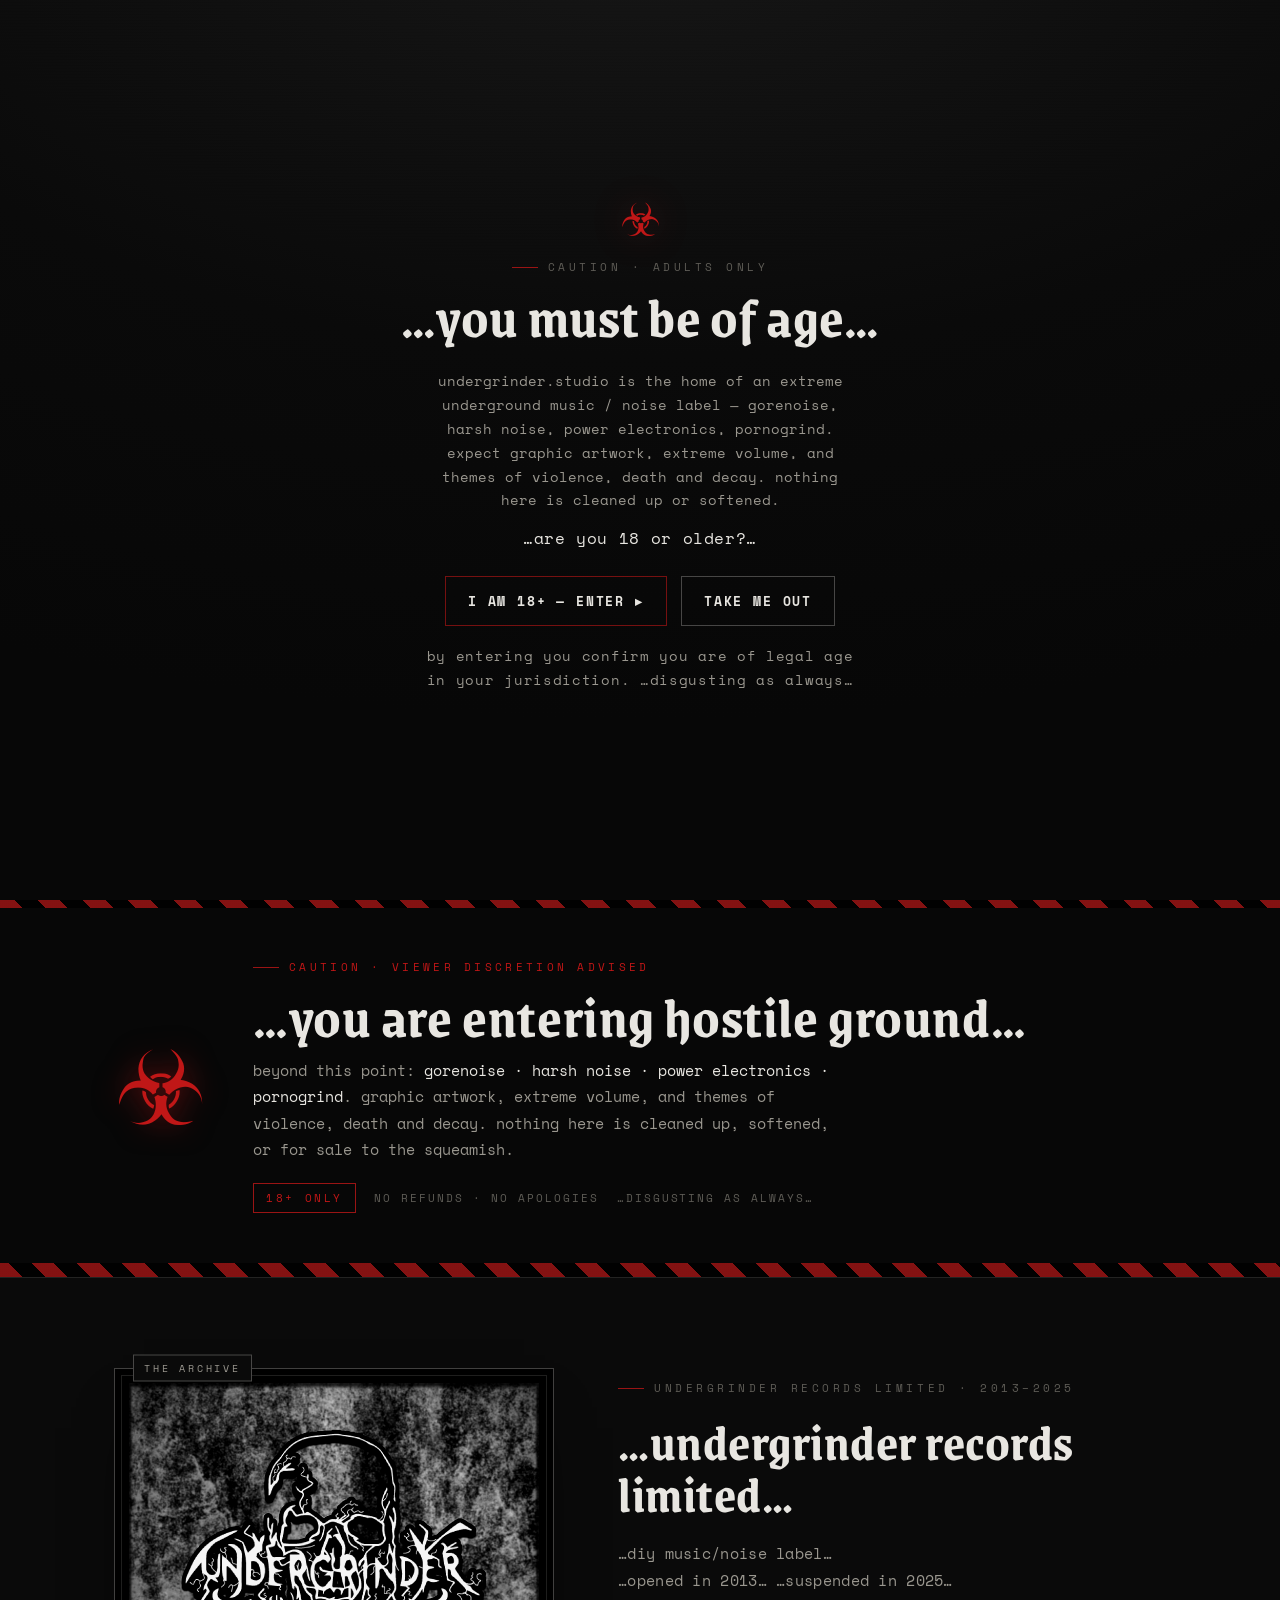
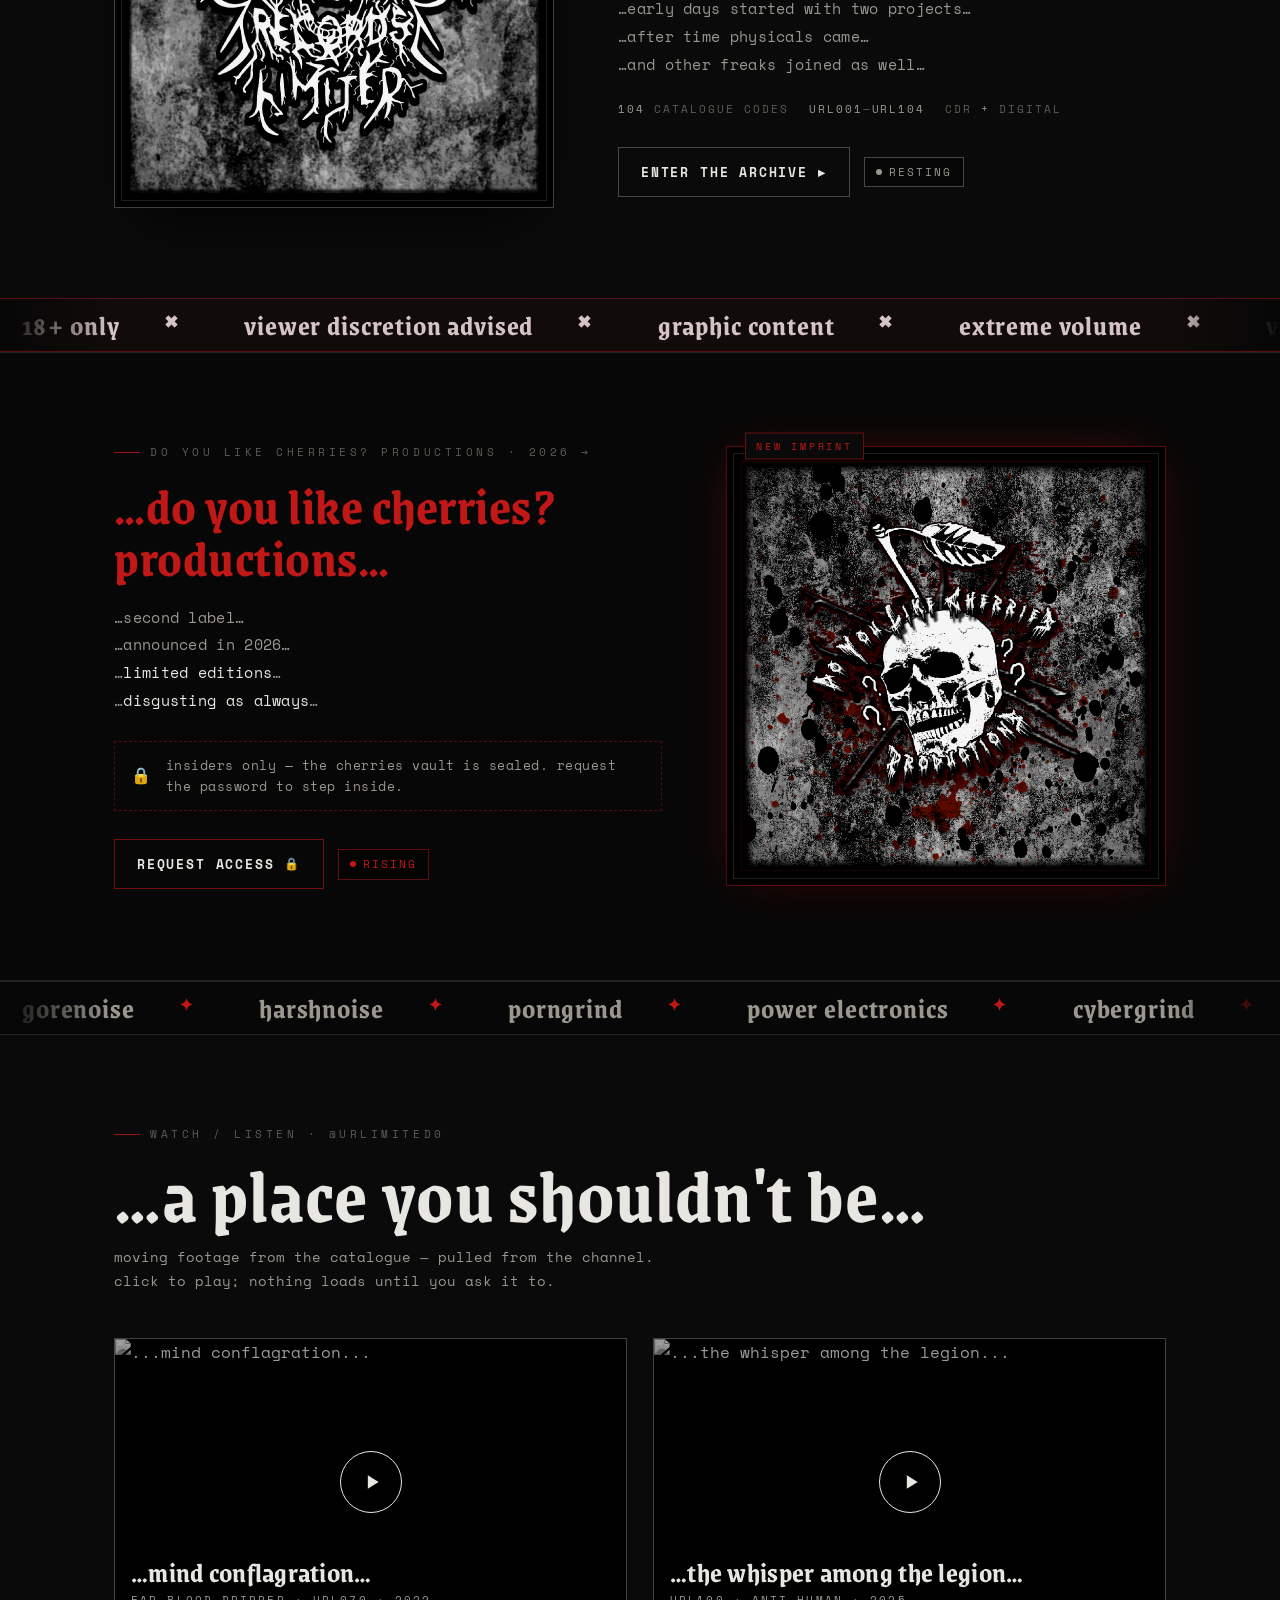
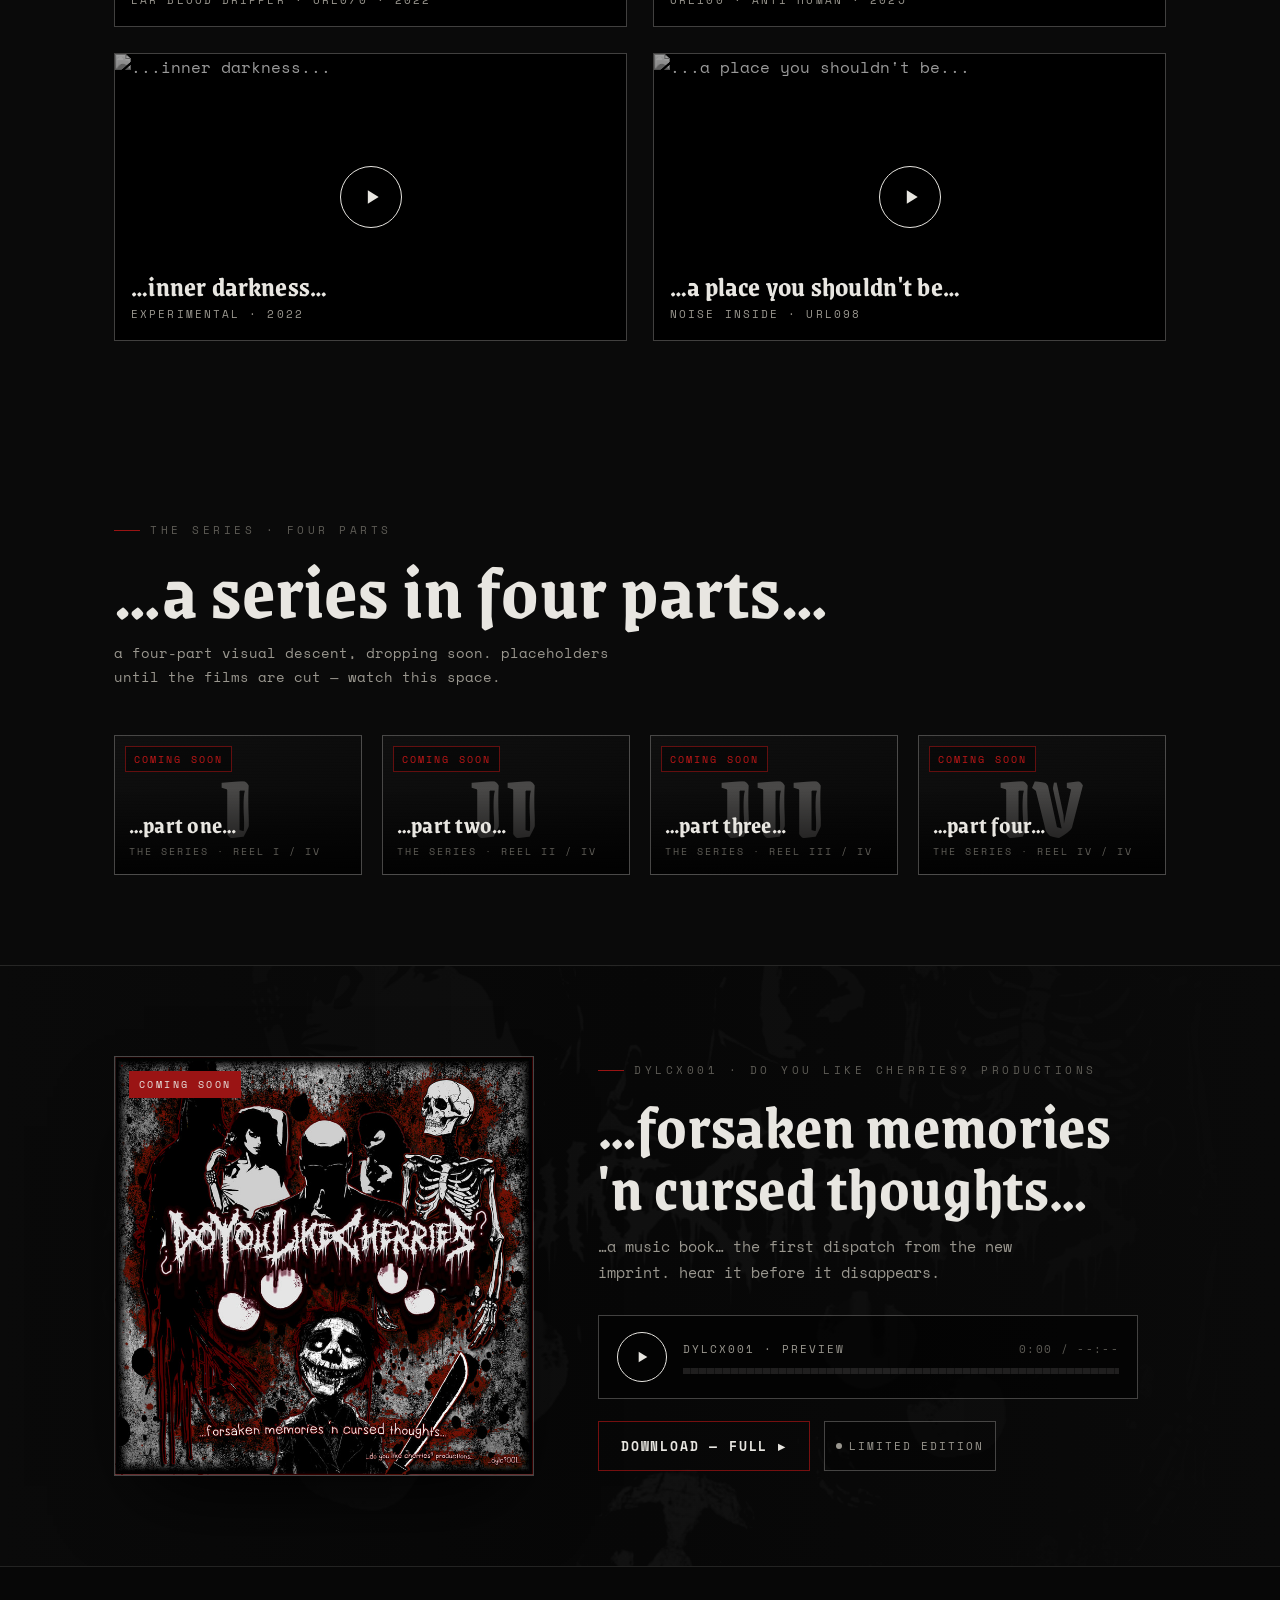
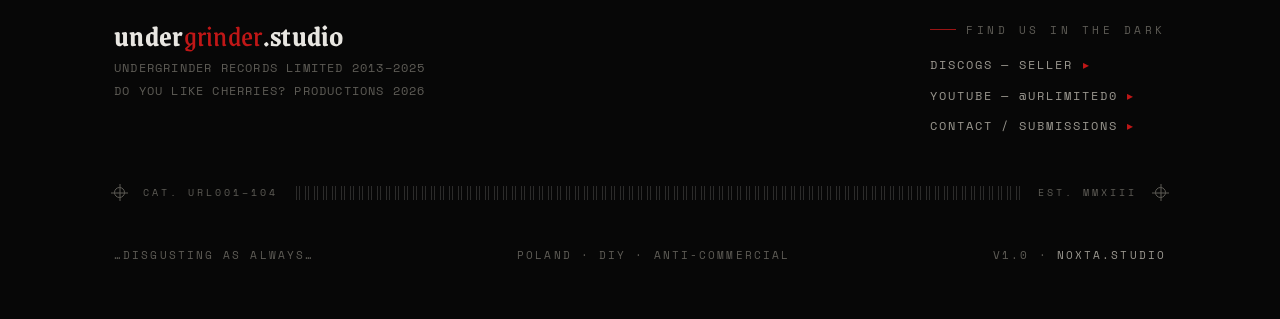
==== index.html @ 646a15f4 "Add placeholder 'series in four parts' video section to homepage New #series section between Watch a" ====
<!DOCTYPE html>
<html lang="en" class="wall">
<head>
<meta charset="utf-8" />
<meta name="viewport" content="width=device-width, initial-scale=1.0" />
<title>🥩 …undergrinder.studio… 🥩</title>
<meta name="description" content="...diy music/noise label... ...opened in 2013... ...suspended in 2025... successor: do you like cherries? productions, 2026." />
<meta property="og:title" content="undergrinder.studio" />
<meta property="og:description" content="...diy music/noise label... ...disgusting as always..." />
<meta property="og:image" content="images/homepage-hero-flyer.jpg" />
<link rel="icon" href="images/favicon.ico" />
<link rel="preconnect" href="https://fonts.googleapis.com" />
<link rel="preconnect" href="https://fonts.gstatic.com" crossorigin />
<link href="https://fonts.googleapis.com/css2?family=Grenze+Gotisch:wght@400;500;700;800;900&family=Space+Mono:ital,wght@0,400;0,700;1,400&display=swap" rel="stylesheet" />
<script>/* 18+ flash guard — black the page before render if not yet verified */(function(){try{var v=+localStorage.getItem('ug_age_verified');if(!(v>Date.now()))document.documentElement.classList.add('age-locked');}catch(e){document.documentElement.classList.add('age-locked');}})();</script>
<style>/* critical floor: keep the bg wall hidden+contained even if styles.css fails to load — only the full stylesheet (html.wall .bgwall) reveals it */.bgwall{position:fixed;inset:0;z-index:-1;overflow:hidden;display:none}</style>
<link rel="stylesheet" href="styles.css" />
</head>
<body>

<!-- ============ BACKGROUND — catalogue wall (toggled by html.wall) ============ -->
<div class="bgwall" aria-hidden="true">
  <div class="wall">
    <img src="images/releases/url002.jpg" alt="" loading="lazy" />
    <img src="images/releases/url005.jpg" alt="" loading="lazy" />
    <img src="images/releases/url009.jpg" alt="" loading="lazy" />
    <img src="images/releases/url012.jpg" alt="" loading="lazy" />
    <img src="images/releases/url015.jpg" alt="" loading="lazy" />
    <img src="images/releases/url021.jpg" alt="" loading="lazy" />
    <img src="images/releases/url024.jpg" alt="" loading="lazy" />
    <img src="images/releases/url027.jpg" alt="" loading="lazy" />
    <img src="images/releases/url030.png" alt="" loading="lazy" />
    <img src="images/releases/url033.jpg" alt="" loading="lazy" />
    <img src="images/releases/url036.jpg" alt="" loading="lazy" />
    <img src="images/releases/url040.jpg" alt="" loading="lazy" />
    <img src="images/releases/url043.jpg" alt="" loading="lazy" />
    <img src="images/releases/url046.jpg" alt="" loading="lazy" />
    <img src="images/releases/url049.jpg" alt="" loading="lazy" />
    <img src="images/releases/url052.jpg" alt="" loading="lazy" />
    <img src="images/releases/url055.png" alt="" loading="lazy" />
    <img src="images/releases/url058.jpg" alt="" loading="lazy" />
    <img src="images/releases/url061.png" alt="" loading="lazy" />
    <img src="images/releases/url064.jpg" alt="" loading="lazy" />
    <img src="images/releases/url069.jpg" alt="" loading="lazy" />
    <img src="images/releases/url072.jpg" alt="" loading="lazy" />
    <img src="images/releases/url075.jpg" alt="" loading="lazy" />
    <img src="images/releases/url080.jpg" alt="" loading="lazy" />
    <img src="images/releases/url083.jpg" alt="" loading="lazy" />
    <img src="images/releases/url086.jpg" alt="" loading="lazy" />
    <img src="images/releases/url089.jpg" alt="" loading="lazy" />
    <img src="images/releases/url092.jpg" alt="" loading="lazy" />
  </div>
</div>
<button class="wall-toggle" id="wallToggle" type="button" aria-pressed="true" title="toggle background imagery">⊞ bg</button>

<!-- ============ PRELOADER (homepage) — blood drip ============ -->
<div class="loader" id="loader" aria-hidden="true">
  <div class="drip">
    <span class="trickle" id="loaderTrickle"></span>
    <span class="drop"></span>
    <span class="drop d2"></span>
  </div>
  <span class="drop fdrop" style="left:9%;width:8px;height:8px;animation-delay:.1s;animation-duration:2s"></span>
  <span class="drop fdrop" style="left:24%;animation-delay:.9s;animation-duration:1.7s"></span>
  <span class="drop fdrop" style="left:38%;width:7px;height:7px;animation-delay:.45s;animation-duration:2.3s"></span>
  <span class="drop fdrop" style="left:61%;width:11px;height:11px;animation-delay:1.25s;animation-duration:1.8s"></span>
  <span class="drop fdrop" style="left:73%;animation-delay:.3s;animation-duration:2.1s"></span>
  <span class="drop fdrop" style="left:84%;width:8px;height:8px;animation-delay:1.6s;animation-duration:1.6s"></span>
  <span class="drop fdrop" style="left:95%;width:6px;height:6px;animation-delay:.7s;animation-duration:2.4s"></span>
  <div class="lwm">under<b>grinder</b></div>
  <div class="lnum" id="loaderNum">000</div>
  <div class="lbar" id="loaderBar"></div>
</div>

<div class="grain" aria-hidden="true"></div>
<div class="scan" aria-hidden="true"></div>

<!-- ============ NAV ============ -->
<header class="nav">
  <div class="wrap row">
    <a class="brandmark" href="index.html" aria-label="undergrinder.studio home">
      <span class="mk">🥩</span>
      <span class="wm">under<b>grinder</b>.studio</span>
    </a>
    <nav class="links" aria-label="primary">
      <a class="cur" href="index.html">home</a>
      <a class="gated" href="cherries.html"><span class="g">🍒</span> cherries <span class="lk">🔒</span></a>
      <a href="releases.html"><span class="g">💀</span> releases</a>
      <a class="gated" href="promotions.html">promotion <span class="lk">🔒</span></a>
      <a href="contact.html">contact</a>
    </nav>
    <button class="burger" aria-label="open menu" aria-expanded="false" aria-controls="drawer">
      <span></span><span></span><span></span>
    </button>
  </div>
</header>

<!-- off-canvas drawer -->
<div class="drawer" id="drawer">
  <div class="scrim" data-close></div>
  <div class="panel" role="dialog" aria-label="menu">
    <div class="dhead">
      <span class="kicker">menu</span>
      <button class="x" data-close aria-label="close menu">✕</button>
    </div>
    <a href="index.html">🥩 home</a>
    <a href="cherries.html">🍒 cherries <span class="lk">🔒</span></a>
    <a href="releases.html">💀 releases</a>
    <a href="promotions.html">promotion <span class="lk">🔒</span></a>
    <a href="contact.html">contact</a>
  </div>
</div>

<!-- ============ HERO ============ -->
<section class="hero" id="top">
  <div class="bg" data-parallax="0.22" aria-hidden="true"></div>
  <div class="veil" aria-hidden="true"></div>
  <div class="wrap content">
    <div class="kicker tag">est. 2013 — poland — diy / noise</div>
    <h1 class="black glitch">undergrinder<span class="dot">.</span>studio</h1>
    <p class="sub">…diy music / noise label… <b>…a place you shouldn't be…</b><br>archive of the extreme underground — gorenoise, harshnoise, power electronics, and worse.</p>
    <div class="cta">
      <a class="btn" href="#archive">enter the archive <span class="arr">▸</span></a>
      <a class="btn blood" href="#cherries">…do you like cherries?… <span class="lk" style="font-size:11px">🔒</span></a>
    </div>
  </div>
  <a class="scrollcue" href="#warning" aria-label="scroll down">descend<span class="ln"></span></a>
</section>

<!-- ============ CONTENT WARNING ============ -->
<section class="warn" id="warning" role="alert">
  <div class="hazard" aria-hidden="true"></div>
  <div class="wrap warn-row">
    <div class="warn-mark" aria-hidden="true">☣</div>
    <div class="warn-body">
      <div class="warn-k">caution · viewer discretion advised</div>
      <h2 class="black">…you are entering hostile ground…</h2>
      <p class="warn-p">beyond this point: <b>gorenoise · harsh noise · power electronics · pornogrind</b>. graphic artwork, extreme volume, and themes of violence, death and decay. nothing here is cleaned up, softened, or for sale to the squeamish.</p>
      <div class="warn-meta">
        <span class="warn-flag">18+ only</span>
        <span>no refunds · no apologies</span>
        <span>…disgusting as always…</span>
      </div>
    </div>
  </div>
  <div class="hazard" aria-hidden="true"></div>
</section>

<!-- ============ ARCHIVE — UNDERGRINDER RECORDS LIMITED ============ -->
<section class="sec" id="archive">
  <div class="wrap rv">
    <div class="label">
      <div class="plate">
        <span class="tab">the archive</span>
        <img src="images/url-logo.jpg" alt="Undergrinder Records Limited — dripping skull logo" loading="lazy" />
      </div>
      <div class="copy">
        <div class="kicker">undergrinder records limited · 2013–2025</div>
        <h3 class="black glitch">…undergrinder records limited…</h3>
        <p class="voice">
          …diy music/noise label…<br>
          …opened in 2013… …suspended in 2025…<br>
          …early days started with two projects…<br>
          …after time physicals came…<br>
          …and other freaks joined as well…
        </p>
        <div class="metaline">
          <span><b>104</b> catalogue codes</span>
          <span><b>url001</b>—<b>url104</b></span>
          <span>cdr <b>+</b> digital</span>
        </div>
        <div class="actions">
          <a class="btn" href="releases.html">enter the archive <span class="arr">▸</span></a>
          <span class="chip"><span class="dot"></span> resting</span>
        </div>
      </div>
    </div>
  </div>
</section>

<!-- ============ MARQUEE — warning ticker (scrolls right) ============ -->
<div class="ticker blood rev" aria-hidden="true">
  <div class="ticker-track">
    <div class="ticker-seg">
      <span>18+ only<span class="sep">✖</span></span><span>viewer discretion advised<span class="sep">✖</span></span><span>graphic content<span class="sep">✖</span></span><span>extreme volume<span class="sep">✖</span></span><span>violence · death · decay<span class="sep">✖</span></span><span>no refunds · no apologies<span class="sep">✖</span></span><span>…disgusting as always…<span class="sep">✖</span></span>
    </div>
    <div class="ticker-seg">
      <span>18+ only<span class="sep">✖</span></span><span>viewer discretion advised<span class="sep">✖</span></span><span>graphic content<span class="sep">✖</span></span><span>extreme volume<span class="sep">✖</span></span><span>violence · death · decay<span class="sep">✖</span></span><span>no refunds · no apologies<span class="sep">✖</span></span><span>…disgusting as always…<span class="sep">✖</span></span>
    </div>
  </div>
</div>

<!-- ============ RISING — DO YOU LIKE CHERRIES? (gated) ============ -->
<section class="sec alt" id="cherries">
  <div class="wrap rv from-left">
    <div class="label rev">
      <div class="copy">
        <div class="kicker">do you like cherries? productions · 2026 →</div>
        <h3 class="black blood glitch">…do you like cherries? productions…</h3>
        <p class="voice">
          …second label…<br>
          …announced in 2026…<br>
          …<b>limited editions</b>…<br>
          …<b>disgusting as always</b>…
        </p>
        <div class="gatebar">
          <span class="lk">🔒</span>
          <span>insiders only — the cherries vault is sealed. request the password to step inside.</span>
        </div>
        <div class="actions">
          <a class="btn blood" href="#" aria-disabled="true">request access <span class="lk" style="font-size:12px">🔒</span></a>
          <span class="chip blood"><span class="dot"></span> rising</span>
        </div>
      </div>
      <div class="plate alive">
        <span class="tab">new imprint</span>
        <img src="images/dylc-logo.jpg" alt="Do You Like Cherries? Productions — skull, knives and cherry logo" loading="lazy" />
      </div>
    </div>
  </div>
</section>

<!-- ============ MARQUEE — styles ticker (scrolls left) ============ -->
<div class="ticker" aria-hidden="true">
  <div class="ticker-track">
    <div class="ticker-seg">
      <span>gorenoise<span class="sep">✦</span></span><span>harshnoise<span class="sep">✦</span></span><span>porngrind<span class="sep">✦</span></span><span>power electronics<span class="sep">✦</span></span><span>cybergrind<span class="sep">✦</span></span><span>noisecore<span class="sep">✦</span></span>
    </div>
    <div class="ticker-seg">
      <span>gorenoise<span class="sep">✦</span></span><span>harshnoise<span class="sep">✦</span></span><span>porngrind<span class="sep">✦</span></span><span>power electronics<span class="sep">✦</span></span><span>cybergrind<span class="sep">✦</span></span><span>noisecore<span class="sep">✦</span></span>
    </div>
  </div>
</div>

<!-- ============ WATCH / LISTEN ============ -->
<section class="sec" id="watch">
  <div class="wrap">
    <div class="head rv">
      <div class="kicker">watch / listen · @urlimited0</div>
      <h2 class="black glitch">…a place you shouldn't be…</h2>
      <p>moving footage from the catalogue — pulled from the channel. click to play; nothing loads until you ask it to.</p>
    </div>
    <div class="vgrid rv">
      <div class="vcard" data-yt="XB9-hROviDE" data-title="...mind conflagration...">
        <img src="https://i.ytimg.com/vi/XB9-hROviDE/hqdefault.jpg" alt="...mind conflagration..." loading="lazy" />
        <span class="play" aria-hidden="true"><svg viewBox="0 0 24 24"><path d="M7 4v16l13-8z"/></svg></span>
        <div class="ov"><div class="ttl black">…mind conflagration…</div><div class="meta">ear blood dripper · url070 · 2022</div></div>
      </div>
      <div class="vcard" data-yt="1cH_A3cdOLs" data-title="...the whisper among the legion...">
        <img src="https://i.ytimg.com/vi/1cH_A3cdOLs/hqdefault.jpg" alt="...the whisper among the legion..." loading="lazy" />
        <span class="play" aria-hidden="true"><svg viewBox="0 0 24 24"><path d="M7 4v16l13-8z"/></svg></span>
        <div class="ov"><div class="ttl black">…the whisper among the legion…</div><div class="meta">url100 · anti human · 2025</div></div>
      </div>
      <div class="vcard" data-yt="caQJW57moPs" data-title="...inner darkness...">
        <img src="https://i.ytimg.com/vi/caQJW57moPs/hqdefault.jpg" alt="...inner darkness..." loading="lazy" />
        <span class="play" aria-hidden="true"><svg viewBox="0 0 24 24"><path d="M7 4v16l13-8z"/></svg></span>
        <div class="ov"><div class="ttl black">…inner darkness…</div><div class="meta">experimental · 2022</div></div>
      </div>
      <div class="vcard" data-yt="4M9r63DqcA4" data-title="...a place you shouldn't be...">
        <img src="https://i.ytimg.com/vi/4M9r63DqcA4/hqdefault.jpg" alt="...a place you shouldn't be..." loading="lazy" />
        <span class="play" aria-hidden="true"><svg viewBox="0 0 24 24"><path d="M7 4v16l13-8z"/></svg></span>
        <div class="ov"><div class="ttl black">…a place you shouldn't be…</div><div class="meta">noise inside · url098</div></div>
      </div>
    </div>
  </div>
</section>

<!-- ============ THE SERIES (placeholder — 4-part video series) ============ -->
<section class="sec series" id="series">
  <div class="wrap">
    <div class="head rv">
      <div class="kicker">the series · four parts</div>
      <h2 class="black glitch">…a series in four parts…</h2>
      <p>a four-part visual descent, dropping soon. placeholders until the films are cut — watch this space.</p>
    </div>
    <div class="sgrid rv">
      <article class="scard" aria-label="series part one — coming soon">
        <span class="soonflag">coming soon</span>
        <span class="snum" aria-hidden="true">I</span>
        <div class="sov"><div class="ttl black">…part one…</div><div class="meta">the series · reel i / iv</div></div>
      </article>
      <article class="scard" aria-label="series part two — coming soon">
        <span class="soonflag">coming soon</span>
        <span class="snum" aria-hidden="true">II</span>
        <div class="sov"><div class="ttl black">…part two…</div><div class="meta">the series · reel ii / iv</div></div>
      </article>
      <article class="scard" aria-label="series part three — coming soon">
        <span class="soonflag">coming soon</span>
        <span class="snum" aria-hidden="true">III</span>
        <div class="sov"><div class="ttl black">…part three…</div><div class="meta">the series · reel iii / iv</div></div>
      </article>
      <article class="scard" aria-label="series part four — coming soon">
        <span class="soonflag">coming soon</span>
        <span class="snum" aria-hidden="true">IV</span>
        <div class="sov"><div class="ttl black">…part four…</div><div class="meta">the series · reel iv / iv</div></div>
      </article>
    </div>
  </div>
</section>

<!-- ============ PAYOFF — DYLCX001 ============ -->
<section class="sec payoff" id="coming">
  <div class="pbg" data-parallax="0.16" aria-hidden="true"></div>
  <div class="pveil" aria-hidden="true"></div>
  <div class="wrap inner rv from-right">
    <div class="cover">
      <span class="flag">coming soon</span>
      <img src="images/dylcx001-cover.jpg" alt="DYLCX001 — Forsaken Memories 'n Cursed Thoughts cover art" loading="lazy" />
    </div>
    <div class="copy">
      <div class="kicker">dylcx001 · do you like cherries? productions</div>
      <h2 class="black glitch">…forsaken memories 'n cursed thoughts…</h2>
      <p class="desc">…a music book… the first dispatch from the new imprint. hear it before it disappears.</p>

      <div class="player" data-src="https://media.undergrinder.studio/dylcx001-preview.mp3">
        <button class="pp" aria-label="play preview"></button>
        <div class="body">
          <div class="meta">
            <span class="tname">dylcx001 · preview</span>
            <span class="time">0:00 / --:--</span>
          </div>
          <div class="seek" role="slider" aria-label="seek" tabindex="0"><div class="fill"></div></div>
        </div>
      </div>

      <div class="actions">
        <a class="btn blood" href="https://media.undergrinder.studio/dylcx001.zip" download>download — full ▸</a>
        <span class="chip"><span class="dot"></span> limited edition</span>
      </div>
    </div>
  </div>
</section>

<!-- ============ FOOTER ============ -->
<footer class="foot" id="promotion">
  <div class="wrap">
    <div class="top">
      <div class="lockup">
        <div class="wm black">under<b>grinder</b>.studio</div>
        <p>undergrinder records limited 2013–2025<br>do you like cherries? productions 2026</p>
      </div>
      <div class="ext">
        <span class="kicker" style="margin-bottom:6px">find us in the dark</span>
        <a href="https://www.discogs.com/seller/EDROPS/profile" target="_blank" rel="noopener">discogs — seller <span class="ar">▸</span></a>
        <a href="https://www.youtube.com/@urlimited0" target="_blank" rel="noopener">youtube — @urlimited0 <span class="ar">▸</span></a>
        <a href="contact.html">contact / submissions <span class="ar">▸</span></a>
      </div>
    </div>
    <div class="divider" style="margin-top:42px">
      <span class="mark"></span>
      <span class="reg">cat. url001–104</span>
      <span class="bar"></span>
      <span class="reg">est. mmxiii</span>
      <span class="mark"></span>
    </div>
    <div class="base">
      <span>…disgusting as always…</span>
      <span>poland · diy · anti-commercial</span>
      <span>v1.0 · <a class="credit" href="https://noxta.studio" target="_blank" rel="noopener">noxta.studio</a></span>
    </div>
  </div>
</footer>

<script src="app.js"></script>
</body>
</html>
---- styles.css ----
/* =========================================================
   undergrinder.studio — homepage
   type: Grenze Gotisch (blackletter display) + Space Mono (mono body)
   color: void black + bone white + ash grey + one blood red
   ========================================================= */

:root{
  --void:#0a0a0a;
  --void2:#070707;
  --panel:#141414;
  --panel2:#181715;
  --bone:#e8e6e1;
  --ash:#9a978f;
  --ash-dim:#5e5c56;
  --blood:#9a1414;
  --blood-bright:#c01717;
  --hair:rgba(232,230,225,.13);
  --hair-strong:rgba(232,230,225,.28);
  --maxw:1180px;
  --gut:clamp(20px,5vw,64px);
}

*{box-sizing:border-box}
html{scroll-behavior:smooth}
@media (prefers-reduced-motion:reduce){html{scroll-behavior:auto}}
html,body{margin:0}
body{
  background:var(--void);
  color:var(--bone);
  font-family:"Space Mono",monospace;
  font-size:16px;
  line-height:1.7;
  -webkit-font-smoothing:antialiased;
  overflow-x:clip;
}
::selection{background:var(--blood);color:var(--bone)}

/* ---------- global grain + scanline veil ---------- */
.grain{
  position:fixed;inset:0;z-index:9000;pointer-events:none;
  background-image:url("data:image/svg+xml,%3Csvg xmlns='http://www.w3.org/2000/svg' width='220' height='220'%3E%3Cfilter id='n'%3E%3CfeTurbulence type='fractalNoise' baseFrequency='0.85' numOctaves='2' stitchTiles='stitch'/%3E%3C/filter%3E%3Crect width='100%25' height='100%25' filter='url(%23n)'/%3E%3C/svg%3E");
  opacity:.05;mix-blend-mode:overlay;
}
.scan{
  position:fixed;inset:0;z-index:8999;pointer-events:none;opacity:.35;
  background:repeating-linear-gradient(to bottom,transparent 0 2px,rgba(0,0,0,.25) 2px 3px);
  mix-blend-mode:multiply;
}
@media (prefers-reduced-motion:no-preference){
  .grain{animation:flick 1.2s steps(3) infinite}
}
@keyframes flick{0%{opacity:.045}33%{opacity:.06}66%{opacity:.04}100%{opacity:.055}}

a{color:inherit}
img{display:block;max-width:100%}

.wrap{max-width:var(--maxw);margin:0 auto;padding-inline:var(--gut)}
.mono{font-family:"Space Mono",monospace}
.black{font-family:"Grenze Gotisch",system-ui,serif;font-weight:700;letter-spacing:.01em;line-height:.95}

/* small structural label */
.kicker{
  font-size:11px;letter-spacing:.32em;text-transform:uppercase;color:var(--ash-dim);
  display:flex;align-items:center;gap:10px;
}
.kicker::before{content:"";width:26px;height:1px;background:var(--blood)}
.kicker.center{justify-content:center}

/* chips / stamps */
.chip{
  display:inline-flex;align-items:center;gap:7px;
  font-size:11px;letter-spacing:.18em;text-transform:uppercase;color:var(--ash);
  border:1px solid var(--hair-strong);padding:5px 11px;background:rgba(0,0,0,.3);
}
.chip.blood{color:var(--blood-bright);border-color:rgba(192,23,23,.5)}
.chip .dot{width:6px;height:6px;border-radius:50%;background:currentColor}

/* buttons */
.btn{
  --bg:transparent;--fg:var(--bone);--bd:var(--hair-strong);
  display:inline-flex;align-items:center;gap:10px;
  font-family:"Space Mono",monospace;font-size:13px;font-weight:700;letter-spacing:.14em;text-transform:uppercase;
  color:var(--fg);background:var(--bg);border:1px solid var(--bd);
  padding:13px 22px;cursor:pointer;text-decoration:none;position:relative;
  transition:background .18s,color .18s,border-color .18s,transform .05s;
}
.btn .arr{transition:transform .2s}
.btn:hover{background:var(--bone);color:var(--void);border-color:var(--bone)}
.btn:hover .arr{transform:translateX(4px)}
.btn:active{transform:translateY(1px)}
.btn.blood{--fg:var(--bone);--bd:rgba(192,23,23,.6)}
.btn.blood:hover{background:var(--blood);color:var(--bone);border-color:var(--blood)}
.btn.ghost{padding:11px 18px;font-size:12px}

/* registration / barcode divider */
.divider{display:flex;align-items:center;gap:18px;color:var(--ash-dim);padding:6px 0}
.divider .bar{flex:1;height:14px;
  background-image:repeating-linear-gradient(90deg,var(--hair-strong) 0 1px,transparent 1px 3px,var(--hair-strong) 3px 4px,transparent 4px 9px);
  opacity:.6;
}
.divider .reg{font-size:10px;letter-spacing:.3em;text-transform:uppercase;white-space:nowrap}
.divider .mark{width:11px;height:11px;border:1px solid var(--ash-dim);border-radius:50%;position:relative;flex:none}
.divider .mark::before,.divider .mark::after{content:"";position:absolute;background:var(--ash-dim)}
.divider .mark::before{left:50%;top:-4px;bottom:-4px;width:1px;transform:translateX(-50%)}
.divider .mark::after{top:50%;left:-4px;right:-4px;height:1px;transform:translateY(-50%)}

/* ====================== NAV ====================== */
.nav{
  position:sticky;top:0;z-index:200;
  background:linear-gradient(to bottom,rgba(10,10,10,.96),rgba(10,10,10,.82));
  backdrop-filter:blur(6px);
  border-bottom:1px solid var(--hair);
}
.nav.scrolled{border-color:var(--hair-strong);box-shadow:0 1px 0 var(--blood)}
.nav .row{display:flex;align-items:center;gap:18px;height:64px}
.brandmark{display:flex;align-items:center;gap:10px;text-decoration:none;flex:none}
.brandmark .mk{
  width:30px;height:30px;border:1px solid var(--hair-strong);display:grid;place-items:center;
  font-family:"Grenze Gotisch",serif;font-weight:700;font-size:20px;color:var(--bone);background:#000;
}
.brandmark .wm{font-family:"Grenze Gotisch",serif;font-weight:700;font-size:21px;letter-spacing:.02em}
.brandmark .wm b{color:var(--blood-bright);font-weight:400}
.nav .links{display:flex;align-items:center;gap:4px;margin-left:auto}
.nav .links a{
  display:inline-flex;align-items:center;gap:7px;text-decoration:none;
  font-size:12px;letter-spacing:.12em;text-transform:uppercase;color:var(--ash);
  padding:9px 13px;border:1px solid transparent;white-space:nowrap;
  transition:color .15s,border-color .15s;
}
.nav .links a .g{font-size:13px;filter:grayscale(.3)}
.nav .links a:hover{color:var(--bone)}
.nav .links a.cur{color:var(--bone);border-color:var(--hair)}
.nav .links a.cur::after{content:"";}
.nav .links a .lk{font-size:10px;color:var(--blood-bright)}
.nav .links a.gated{color:var(--ash-dim)}
.nav .links a.gated:hover{color:var(--blood-bright)}
.burger{display:none;margin-left:auto;width:42px;height:42px;border:1px solid var(--hair-strong);background:#000;cursor:pointer;flex-direction:column;gap:5px;align-items:center;justify-content:center}
.burger span{width:18px;height:2px;background:var(--bone);transition:.2s}

/* drawer */
.drawer{position:fixed;inset:0;z-index:300;visibility:hidden;pointer-events:none}
.drawer .scrim{position:absolute;inset:0;background:rgba(0,0,0,.7);opacity:0;transition:opacity .25s}
.drawer .panel{
  position:absolute;top:0;right:0;bottom:0;width:min(82vw,360px);
  background:var(--void2);border-left:2px solid var(--blood);
  transform:translateX(100%);transition:transform .28s cubic-bezier(.2,.7,.2,1);
  padding:22px var(--gut);display:flex;flex-direction:column;gap:6px;
}
.drawer.open{visibility:visible;pointer-events:auto}
.drawer.open .scrim{opacity:1}
.drawer.open .panel{transform:none}
.drawer .dhead{display:flex;align-items:center;justify-content:space-between;margin-bottom:18px}
.drawer .dhead .x{font-size:24px;color:var(--blood-bright);background:none;border:none;cursor:pointer;line-height:1}
.drawer a{
  display:flex;align-items:center;gap:12px;text-decoration:none;color:var(--bone);
  font-family:"Grenze Gotisch",serif;font-weight:700;font-size:26px;padding:13px 0;border-bottom:1px solid var(--hair);
}
.drawer a .lk{font-size:13px;color:var(--blood-bright);margin-left:auto}
.drawer a:active{color:var(--blood-bright)}

/* ====================== HERO ====================== */
.hero{position:relative;min-height:92vh;display:flex;align-items:center;overflow:hidden;border-bottom:1px solid var(--hair)}
.hero .bg{position:absolute;inset:-25% 0;background:url("images/homepage-hero-flyer.jpg") center/cover no-repeat;filter:grayscale(1) contrast(1.15) brightness(.34);scale:1.04;will-change:translate}
.hero .veil{position:absolute;inset:0;background:
  radial-gradient(120% 90% at 50% 30%,transparent 0%,rgba(10,10,10,.55) 60%,var(--void) 100%),
  linear-gradient(to bottom,rgba(10,10,10,.3),rgba(10,10,10,.2) 50%,var(--void) 100%);}
.hero .content{position:relative;z-index:3;width:100%;padding-block:clamp(70px,12vh,140px);container-type:inline-size}
.hero .tag{margin-bottom:26px}
.hero h1{
  margin:0;font-family:"Grenze Gotisch",serif;font-weight:800;
  /* size to the CONTAINER (cqi), not the viewport — so the word always fits its
     max-width:1180px box and never clips on wide screens. */
  font-size:clamp(40px,10.5cqi,140px);line-height:.86;letter-spacing:.01em;
  white-space:nowrap;
  text-shadow:0 2px 0 #000,0 0 38px rgba(0,0,0,.9);
}
.hero h1 .dot{color:var(--blood-bright)}
.hero .sub{
  margin:24px 0 0;max-width:42ch;color:var(--ash);font-size:15px;letter-spacing:.04em;
}
.hero .sub b{color:var(--bone);font-weight:400}
.hero .cta{display:flex;gap:14px;flex-wrap:wrap;margin-top:34px}
.scrollcue{position:absolute;left:50%;bottom:22px;transform:translateX(-50%);z-index:3;text-align:center;color:var(--ash-dim);font-size:10px;letter-spacing:.3em;text-transform:uppercase}
.scrollcue .ln{width:1px;height:34px;background:linear-gradient(var(--blood),transparent);margin:8px auto 0}
@media (prefers-reduced-motion:no-preference){
  .scrollcue .ln{animation:drip 2.4s ease-in-out infinite}
}
@keyframes drip{0%,100%{transform:scaleY(.6);opacity:.5;transform-origin:top}50%{transform:scaleY(1);opacity:1;transform-origin:top}}

/* ====================== CONTENT WARNING ====================== */
.warn{background:var(--void2);border-top:1px solid var(--hair);border-bottom:1px solid var(--hair);position:relative}
.warn .hazard{height:14px;background-image:repeating-linear-gradient(45deg,var(--blood) 0 16px,#000 16px 32px);opacity:.85}
.warn-row{display:flex;align-items:center;gap:clamp(20px,4vw,46px);padding-block:clamp(30px,5vw,50px)}
.warn-mark{
  flex:none;font-size:clamp(54px,9vw,104px);line-height:1;color:var(--blood-bright);
  text-shadow:0 0 28px rgba(192,23,23,.55);
}
@media (prefers-reduced-motion:no-preference){.warn-mark{animation:warnpulse 1.8s ease-in-out infinite}}
@keyframes warnpulse{0%,100%{opacity:.78;transform:scale(1)}50%{opacity:1;transform:scale(1.05)}}
.warn-body{min-width:0}
.warn-k{font-size:11px;letter-spacing:.3em;text-transform:uppercase;color:var(--blood-bright);display:flex;align-items:center;gap:10px}
.warn-k::before{content:"";width:26px;height:1px;background:var(--blood)}
.warn-body h2{margin:12px 0 0;font-family:"Grenze Gotisch",serif;font-weight:700;font-size:clamp(28px,5vw,58px);line-height:.96}
.warn-p{margin:14px 0 0;color:var(--ash);max-width:64ch;font-size:14.5px;line-height:1.8}
.warn-p b{color:var(--bone);font-weight:400}
.warn-meta{margin-top:20px;display:flex;gap:18px;flex-wrap:wrap;align-items:center;color:var(--ash-dim);font-size:11px;letter-spacing:.18em;text-transform:uppercase}
.warn-flag{border:1px solid var(--blood);color:var(--blood-bright);padding:5px 12px;letter-spacing:.24em}

/* ====================== SECTION SHELL ====================== */
.sec{padding-block:clamp(64px,10vh,120px);position:relative}
.sec .head{margin-bottom:46px}
.sec .head h2{
  margin:14px 0 0;font-family:"Grenze Gotisch",serif;font-weight:700;
  font-size:clamp(36px,6.4vw,78px);line-height:.94;letter-spacing:.01em;
}
.sec .head h2 .dot{color:var(--blood-bright)}
.sec .head p{margin:14px 0 0;color:var(--ash);max-width:60ch;font-size:14px}

/* label block: archive vs rising */
.label{display:grid;grid-template-columns:minmax(0,440px) 1fr;gap:clamp(28px,5vw,64px);align-items:center}
.label.rev{grid-template-columns:1fr minmax(0,440px)}
.label.rev .copy{order:-1}
.plate{
  position:relative;border:1px solid var(--hair-strong);background:#000;padding:14px;
  box-shadow:0 30px 60px -30px #000, inset 0 0 0 1px rgba(0,0,0,.6);
}
.plate::before{content:"";position:absolute;inset:6px;border:1px solid var(--hair);pointer-events:none}
.plate img{width:100%;filter:contrast(1.08) brightness(.96)}
.plate .tab{
  position:absolute;top:-1px;left:18px;transform:translateY(-50%);
  background:var(--void);border:1px solid var(--hair-strong);
  font-size:10px;letter-spacing:.28em;text-transform:uppercase;color:var(--ash);padding:4px 10px;
}
.plate.alive{border-color:rgba(192,23,23,.45);box-shadow:0 0 50px -18px rgba(192,23,23,.5),0 30px 60px -30px #000}
.plate.alive .tab{color:var(--blood-bright);border-color:rgba(192,23,23,.5)}
.label .copy .kicker{margin-bottom:18px}
.label .copy h3{
  margin:0;font-family:"Grenze Gotisch",serif;font-weight:700;
  font-size:clamp(30px,4.6vw,52px);line-height:1;
}
.label .copy h3.blood{color:var(--blood-bright)}
.voice{margin:20px 0 0;color:var(--ash);font-size:15px;letter-spacing:.02em;line-height:1.85}
.voice b{color:var(--bone);font-weight:400}
.label .copy .actions{margin-top:28px;display:flex;gap:14px;flex-wrap:wrap;align-items:center}
.metaline{margin-top:22px;display:flex;gap:20px;flex-wrap:wrap;color:var(--ash-dim);font-size:11px;letter-spacing:.18em;text-transform:uppercase}
.metaline span b{color:var(--ash);font-weight:400}

.alt{background:var(--void2);border-top:1px solid var(--hair);border-bottom:1px solid var(--hair)}

/* gated note */
.gatebar{
  margin-top:26px;display:flex;align-items:center;gap:14px;
  border:1px dashed rgba(192,23,23,.4);padding:13px 16px;color:var(--ash);font-size:12.5px;letter-spacing:.04em;
}
.gatebar .lk{color:var(--blood-bright);font-size:16px}

/* ====================== VIDEO GALLERY ====================== */
.vgrid{display:grid;grid-template-columns:repeat(2,1fr);gap:clamp(14px,2.4vw,26px)}
.vcard{position:relative;border:1px solid var(--hair-strong);background:#000;aspect-ratio:16/9;overflow:hidden;cursor:pointer}
.vcard img,.vcard iframe{position:absolute;inset:0;width:100%;height:100%;border:0}
.vcard img{object-fit:cover;filter:grayscale(1) contrast(1.18) brightness(.62);transition:filter .25s,transform .4s}
.vcard:hover img{filter:grayscale(.2) contrast(1.1) brightness(.78);transform:scale(1.03)}
.vcard .ov{position:absolute;inset:0;z-index:2;display:flex;flex-direction:column;justify-content:flex-end;padding:16px;background:linear-gradient(to top,rgba(0,0,0,.8),transparent 60%);pointer-events:none}
.vcard .ttl{font-family:"Grenze Gotisch",serif;font-weight:700;font-size:clamp(20px,2.4vw,28px);line-height:1}
.vcard .meta{font-size:10.5px;letter-spacing:.2em;text-transform:uppercase;color:var(--ash);margin-top:6px}
.vcard .play{
  position:absolute;top:50%;left:50%;transform:translate(-50%,-50%);z-index:3;
  width:62px;height:62px;border:1px solid var(--bone);border-radius:50%;display:grid;place-items:center;
  background:rgba(0,0,0,.45);transition:background .2s,border-color .2s,transform .2s;
}
.vcard .play svg{width:20px;height:20px;margin-left:3px;fill:var(--bone)}
.vcard:hover .play{background:var(--blood);border-color:var(--blood);transform:translate(-50%,-50%) scale(1.06)}
.vcard.playing .play,.vcard.playing .ov{display:none}

/* ====================== PAYOFF / PLAYER ====================== */
.payoff{position:relative;overflow:hidden;border-top:1px solid var(--hair)}
.payoff .pbg{position:absolute;inset:-20% 0;background:url("images/dylcx001-cover.jpg") center/cover;filter:grayscale(1) brightness(.18) contrast(1.1);scale:1.08;will-change:translate}
.payoff .pveil{position:absolute;inset:0;background:linear-gradient(to right,var(--void) 0%,rgba(10,10,10,.7) 50%,var(--void) 100%)}
.payoff .inner{position:relative;z-index:2;display:grid;grid-template-columns:minmax(0,420px) 1fr;gap:clamp(30px,5vw,72px);align-items:center}
.cover{position:relative;border:1px solid var(--hair-strong);box-shadow:0 40px 80px -30px #000}
.cover img{width:100%;display:block}
.cover .flag{position:absolute;top:14px;left:14px;background:var(--blood);color:var(--bone);font-size:10px;letter-spacing:.24em;text-transform:uppercase;padding:5px 10px}
.payoff h2{margin:16px 0 0;font-family:"Grenze Gotisch",serif;font-weight:700;font-size:clamp(32px,5.2vw,64px);line-height:.96}
.payoff .desc{margin:16px 0 0;color:var(--ash);font-size:15px;max-width:46ch}

/* custom audio player */
.player{
  margin-top:30px;border:1px solid var(--hair-strong);background:rgba(0,0,0,.55);
  padding:16px 18px;display:flex;align-items:center;gap:16px;max-width:540px;
}
.player .pp{
  flex:none;width:50px;height:50px;border:1px solid var(--bone);border-radius:50%;background:transparent;color:var(--bone);
  cursor:pointer;display:grid;place-items:center;transition:background .18s,color .18s;
}
.player .pp svg{width:16px;height:16px;fill:currentColor}
.player .pp:hover{background:var(--blood);border-color:var(--blood);color:var(--bone)}
.player .body{flex:1;min-width:0}
.player .meta{display:flex;justify-content:space-between;align-items:baseline;gap:10px;margin-bottom:9px}
.player .tname{font-size:11px;letter-spacing:.18em;text-transform:uppercase;color:var(--ash);white-space:nowrap;overflow:hidden;text-overflow:ellipsis}
.player .time{font-size:11px;letter-spacing:.12em;color:var(--ash-dim);flex:none}
.player .seek{height:6px;background:rgba(232,230,225,.12);cursor:pointer;position:relative}
.player .fill{position:absolute;left:0;top:0;bottom:0;width:0;background:var(--blood);transition:width .08s linear}
.player .seek::after{content:"";position:absolute;inset:0;background-image:repeating-linear-gradient(90deg,transparent 0 7px,rgba(0,0,0,.4) 7px 8px)}
.player .dl{margin-left:auto}
.payoff .actions{margin-top:22px;display:flex;gap:14px;flex-wrap:wrap}

/* ====================== FOOTER ====================== */
.foot{border-top:1px solid var(--hair);background:var(--void2);padding-block:54px}
.foot .top{display:flex;gap:30px;flex-wrap:wrap;justify-content:space-between;align-items:flex-start}
.foot .lockup .wm{font-family:"Grenze Gotisch",serif;font-weight:700;font-size:30px}
.foot .lockup .wm b{color:var(--blood-bright);font-weight:400}
.foot .lockup p{margin:8px 0 0;color:var(--ash-dim);font-size:12px;letter-spacing:.1em;line-height:1.9;text-transform:uppercase}
.foot .ext{display:flex;flex-direction:column;gap:10px}
.foot .ext a{display:inline-flex;align-items:center;gap:10px;text-decoration:none;color:var(--ash);font-size:12px;letter-spacing:.16em;text-transform:uppercase;transition:color .15s}
.foot .ext a:hover{color:var(--bone)}
.foot .ext a .ar{color:var(--blood-bright)}
.foot .base{margin-top:40px;display:flex;justify-content:space-between;gap:18px;flex-wrap:wrap;color:var(--ash-dim);font-size:10.5px;letter-spacing:.2em;text-transform:uppercase}

/* ====================== REVEAL (direction-aware, replays) ====================== */
/* --rvy is set by JS to the scroll direction so blocks slide in/out *with* the scroll */
.rv{opacity:0;transform:translateY(var(--rvy,28px));
  transition:opacity .6s ease,transform .72s cubic-bezier(.2,.7,.2,1);will-change:opacity,transform}
/* every 2nd section slides in from the side instead of rising (keep before .in so .in wins) */
.rv.from-left{transform:translateX(-76px)}
.rv.from-right{transform:translateX(76px)}
.rv.in{opacity:1;transform:none}
@media (prefers-reduced-motion:reduce){.rv{opacity:1!important;transform:none!important;transition:none}}

/* ====================== MOTION: hero intro + parallax ====================== */
/* resting opacity:1 so the .glitch:hover animation swap can't drop the title to 0;
   `backwards` fill hides them only during the intro delay, then base state holds */
.hero .tag,.hero h1,.hero .sub,.hero .cta{opacity:1;animation:heroIn .9s cubic-bezier(.2,.7,.2,1) backwards}
.hero h1{animation-delay:.10s}
.hero .sub{animation-delay:.24s}
.hero .cta{animation-delay:.36s}
@keyframes heroIn{from{opacity:0;transform:translateY(28px)}to{opacity:1;transform:none}}
@media (prefers-reduced-motion:reduce){
  .hero .tag,.hero h1,.hero .sub,.hero .cta{opacity:1;animation:none}
  [data-parallax]{translate:none!important}
}

/* ---- scrolling catalogue marquee (divider) ---- */
.ticker{overflow:hidden;background:var(--void2);border-top:1px solid var(--hair);border-bottom:1px solid var(--hair);position:relative}
.ticker::before,.ticker::after{content:"";position:absolute;top:0;bottom:0;width:110px;z-index:2;pointer-events:none}
.ticker::before{left:0;background:linear-gradient(to right,var(--void2),transparent)}
.ticker::after{right:0;background:linear-gradient(to left,var(--void2),transparent)}
.ticker-track{display:flex;width:max-content;white-space:nowrap;will-change:transform;animation:tick 38s linear infinite}
.ticker:hover .ticker-track{animation-play-state:paused}
.ticker-seg{display:flex;align-items:center;padding:12px 0}
.ticker-seg span{font-family:"Grenze Gotisch",serif;font-weight:700;font-size:clamp(19px,2.2vw,28px);letter-spacing:.03em;color:var(--ash);padding:0 22px;line-height:1;display:inline-flex;align-items:center;gap:22px}
.ticker-seg .sep{color:var(--blood-bright);font-size:.62em;transform:translateY(-2px)}
.ticker.rev .ticker-track{animation-direction:reverse}              /* scrolls the opposite way */
.ticker.blood{background:#120b0b;border-color:rgba(192,23,23,.4)}   /* warning strip */
.ticker.blood .ticker-seg span{color:#d6c4c4}
@keyframes tick{from{transform:translateX(0)}to{transform:translateX(-50%)}}
@media (prefers-reduced-motion:reduce){.ticker-track{animation:none;transform:translateX(0)}}

/* title glitch on hover */
.glitch:hover{animation:gl .26s steps(2) 2}
@keyframes gl{0%{text-shadow:2px 0 var(--blood),-2px 0 rgba(120,200,255,.5)}50%{text-shadow:-2px 0 var(--blood),2px 0 rgba(120,200,255,.5)}100%{text-shadow:none}}
@media (prefers-reduced-motion:reduce){.glitch:hover{animation:none}}

/* ====================== RESPONSIVE ====================== */
@media (max-width:880px){
  .nav .links{display:none}
  .burger{display:flex}
  .label,.label.rev{grid-template-columns:1fr;gap:30px}
  .label.rev .copy{order:0}
  .label .plate{max-width:420px}
  .payoff .inner{grid-template-columns:1fr;gap:34px}
  .payoff .pveil{background:linear-gradient(to bottom,rgba(10,10,10,.75),rgba(10,10,10,.92))}
  .cover{max-width:360px}
}
@media (max-width:620px){
  .warn-row{flex-direction:column;align-items:flex-start;gap:18px}
  .vgrid{grid-template-columns:1fr}
  .player{flex-wrap:wrap}
  .player .dl{margin-left:0}
}

/* =========================================================
   PRELOADER (homepage) + 18+ AGE GATE (site-wide)
   layered above grain (9000): cover 9990 · gate 9995 · loader 9999
   ========================================================= */

/* ---- flash guard: black the page instantly if the gate may show ---- */
html.age-locked{overflow:hidden}
html.age-locked body{overflow:hidden}
html.age-locked::before{content:"";position:fixed;inset:0;background:var(--void);z-index:9990}

/* ---- 18+ age gate (overlay injected by app.js) ---- */
.agegate{
  position:fixed;inset:0;z-index:9995;
  display:flex;align-items:center;justify-content:center;padding:var(--gut);
  background:radial-gradient(120% 90% at 50% -10%,#171717 0%,var(--void) 55%,var(--void2) 100%);
  opacity:0;transition:opacity .4s ease;
}
.agegate.show{opacity:1}
.agegate::after{ /* scanline mood, matches global .scan */
  content:"";position:absolute;inset:0;pointer-events:none;opacity:.3;z-index:1;
  background:repeating-linear-gradient(to bottom,transparent 0 2px,rgba(0,0,0,.25) 2px 3px);
  mix-blend-mode:multiply;
}
.agegate-inner{position:relative;z-index:2;max-width:560px;text-align:center}
.age-mark{
  font-size:46px;line-height:1;color:var(--blood-bright);margin-bottom:16px;
  filter:drop-shadow(0 0 18px rgba(192,23,23,.35));
}
.agegate .kicker{justify-content:center;margin-bottom:14px}
.agegate h1{font-size:clamp(2.2rem,7vw,3.6rem);margin:0 0 .42em}
.agegate p{color:var(--ash);font-size:14px;line-height:1.7;margin:0 auto .9em;max-width:48ch}
.agegate .age-q{color:var(--bone);font-size:16px;letter-spacing:.04em}
.age-cta{display:flex;gap:14px;justify-content:center;flex-wrap:wrap;margin:24px 0 18px}
.age-fine{font-size:11px;color:var(--ash-dim);letter-spacing:.05em;max-width:44ch}
@media (prefers-reduced-motion:reduce){.agegate{transition:none}}

/* ---- preloader: blood drip + counter + bar ---- */
.loader{
  position:fixed;inset:0;z-index:9999;background:var(--void);overflow:hidden;
  display:flex;align-items:flex-end;justify-content:space-between;
  padding:clamp(20px,5vw,64px);will-change:transform;
}
.loader.done{transform:translateY(-100%);transition:transform .9s cubic-bezier(.7,0,.2,1)}
.loader .lwm{
  position:relative;z-index:2;
  font-family:"Grenze Gotisch",system-ui,serif;font-weight:700;line-height:1;
  font-size:clamp(1.5rem,4vw,2.6rem);letter-spacing:.01em;color:var(--bone);
}
.loader .lwm b{color:var(--blood-bright)}
.loader .lnum{
  position:relative;z-index:2;
  font-family:"Grenze Gotisch",system-ui,serif;font-weight:700;line-height:.8;
  font-size:clamp(4rem,15vw,11rem);color:var(--bone);font-feature-settings:"tnum";
}
.loader .lbar{
  position:absolute;left:0;bottom:0;height:3px;width:100%;z-index:3;
  background:linear-gradient(90deg,var(--blood),var(--blood-bright));
  transform-origin:0 50%;transform:scaleX(0);
}
/* the drip: a trickle running from the top, with drops that fall */
.loader .drip{position:absolute;top:0;left:50%;transform:translateX(-50%);width:3px;height:46vh;z-index:1;pointer-events:none}
.loader .drip .trickle{
  position:absolute;top:0;left:0;width:100%;height:100%;
  background:linear-gradient(var(--blood-bright),var(--blood));
  transform-origin:0 0;transform:scaleY(0);
  box-shadow:0 0 8px rgba(192,23,23,.45);
}
.loader .drip .drop{
  position:absolute;left:50%;margin-left:-6px;top:0;width:12px;height:12px;
  border-radius:50% 50% 50% 50% / 62% 62% 40% 40%;
  background:var(--blood-bright);filter:drop-shadow(0 0 6px rgba(192,23,23,.55));opacity:0;
}
/* scattered drops across the top edge (positioned via inline left/delay/dur/size) */
.loader .fdrop{
  position:absolute;top:0;z-index:1;width:10px;height:10px;margin-left:-5px;opacity:0;
  border-radius:50% 50% 50% 50% / 62% 62% 40% 40%;
  background:var(--blood-bright);filter:drop-shadow(0 0 5px rgba(192,23,23,.5));
}
@media (prefers-reduced-motion:no-preference){
  .loader .drip .drop{animation:bloodfall 1.6s cubic-bezier(.55,0,.85,.4) infinite}
  .loader .drip .drop.d2{animation-delay:.8s;left:50%}
  .loader .fdrop{animation:bloodfall 1.9s cubic-bezier(.55,0,.85,.4) infinite}
}
@keyframes bloodfall{
  0%{top:0;opacity:0;transform:scale(.55)}
  12%{opacity:1;transform:scale(1)}
  72%{opacity:1}
  100%{top:100vh;opacity:0;transform:scale(.8)}
}

/* =========================================================
   CATALOGUE-WALL BACKGROUND (homepage) — toggled by html.wall
   their own covers: xeroxed (grayscale+contrast) · blood-tinted ·
   veiled for legibility · drifts slower than scroll (parallax).
   Toggle OFF restores the original look pixel-for-pixel.
   ========================================================= */
.bgwall{position:fixed;inset:0;z-index:-1;overflow:hidden;pointer-events:none;background:var(--void);display:none}
html.wall .bgwall{display:block}
.bgwall .wall{
  position:absolute;left:50%;top:-4%;transform:translateX(-50%);width:132vw;
  display:grid;gap:5px;
  grid-template-columns:repeat(auto-fill,minmax(clamp(78px,11vw,140px),1fr));
  filter:grayscale(1) contrast(1.3) brightness(.6);opacity:.15;will-change:transform;
}
.bgwall .wall img{width:100%;aspect-ratio:1;object-fit:cover;display:block}
.bgwall::before{ /* blood tint over the grayscale covers */
  content:"";position:absolute;inset:0;z-index:1;pointer-events:none;
  background:var(--blood);mix-blend-mode:color;opacity:.55;
}
.bgwall::after{ /* darkening vignette + top/bottom fade so text stays legible */
  content:"";position:absolute;inset:0;z-index:2;pointer-events:none;
  background:
    radial-gradient(125% 85% at 50% 42%,rgba(10,10,10,.30) 0%,rgba(10,10,10,.72) 58%,var(--void) 100%),
    linear-gradient(var(--void),transparent 15%,transparent 85%,var(--void));
}
/* let the wall breathe through the otherwise-opaque dark sections */
html.wall .warn,html.wall .sec.alt,html.wall .foot{background:rgba(7,7,7,.78)}

/* background toggle — discreet, removable demo control */
.wall-toggle{
  position:fixed;left:14px;bottom:12px;z-index:8000;
  font-family:"Space Mono",monospace;font-size:10px;letter-spacing:.2em;text-transform:uppercase;
  color:var(--ash-dim);background:rgba(7,7,7,.6);border:1px solid var(--hair);
  padding:6px 10px;cursor:pointer;-webkit-backdrop-filter:blur(4px);backdrop-filter:blur(4px);
  transition:color .15s,border-color .15s;
}
.wall-toggle:hover{color:var(--bone);border-color:var(--hair-strong)}

/* footer maker credit */
.foot .base .credit{color:var(--ash);text-decoration:none;transition:color .15s}
.foot .base .credit:hover{color:var(--blood-bright)}

/* ====================== THE SERIES (placeholder reels) ====================== */
.sgrid{display:grid;grid-template-columns:repeat(4,1fr);gap:clamp(12px,2vw,20px)}
.scard{
  position:relative;border:1px solid var(--hair-strong);overflow:hidden;
  aspect-ratio:16/9;display:grid;place-items:center;
  background:linear-gradient(160deg,#101010,#070707);transition:border-color .2s;
}
.scard::before{ /* scanline texture */
  content:"";position:absolute;inset:0;z-index:1;pointer-events:none;opacity:.25;
  background:repeating-linear-gradient(to bottom,transparent 0 2px,rgba(0,0,0,.35) 2px 3px);
}
.scard:hover{border-color:rgba(192,23,23,.5)}
.scard .snum{
  position:relative;z-index:1;font-family:"Grenze Gotisch",serif;font-weight:700;
  font-size:clamp(46px,7vw,92px);line-height:1;color:var(--hair-strong);letter-spacing:.02em;
}
.scard .sov{
  position:absolute;inset:0;z-index:2;display:flex;flex-direction:column;justify-content:flex-end;
  padding:14px;background:linear-gradient(to top,rgba(0,0,0,.82),transparent 62%);pointer-events:none;
}
.scard .sov .ttl{font-family:"Grenze Gotisch",serif;font-weight:700;font-size:clamp(18px,2vw,24px);line-height:1}
.scard .sov .meta{font-size:10px;letter-spacing:.2em;text-transform:uppercase;color:var(--ash-dim);margin-top:6px}
.scard .soonflag{
  position:absolute;top:10px;left:10px;z-index:3;
  font-size:9.5px;letter-spacing:.22em;text-transform:uppercase;color:var(--blood-bright);
  border:1px solid rgba(192,23,23,.5);padding:4px 8px;background:rgba(0,0,0,.4);
}
@media (max-width:900px){.sgrid{grid-template-columns:repeat(2,1fr)}}
@media (max-width:520px){.sgrid{grid-template-columns:1fr}}
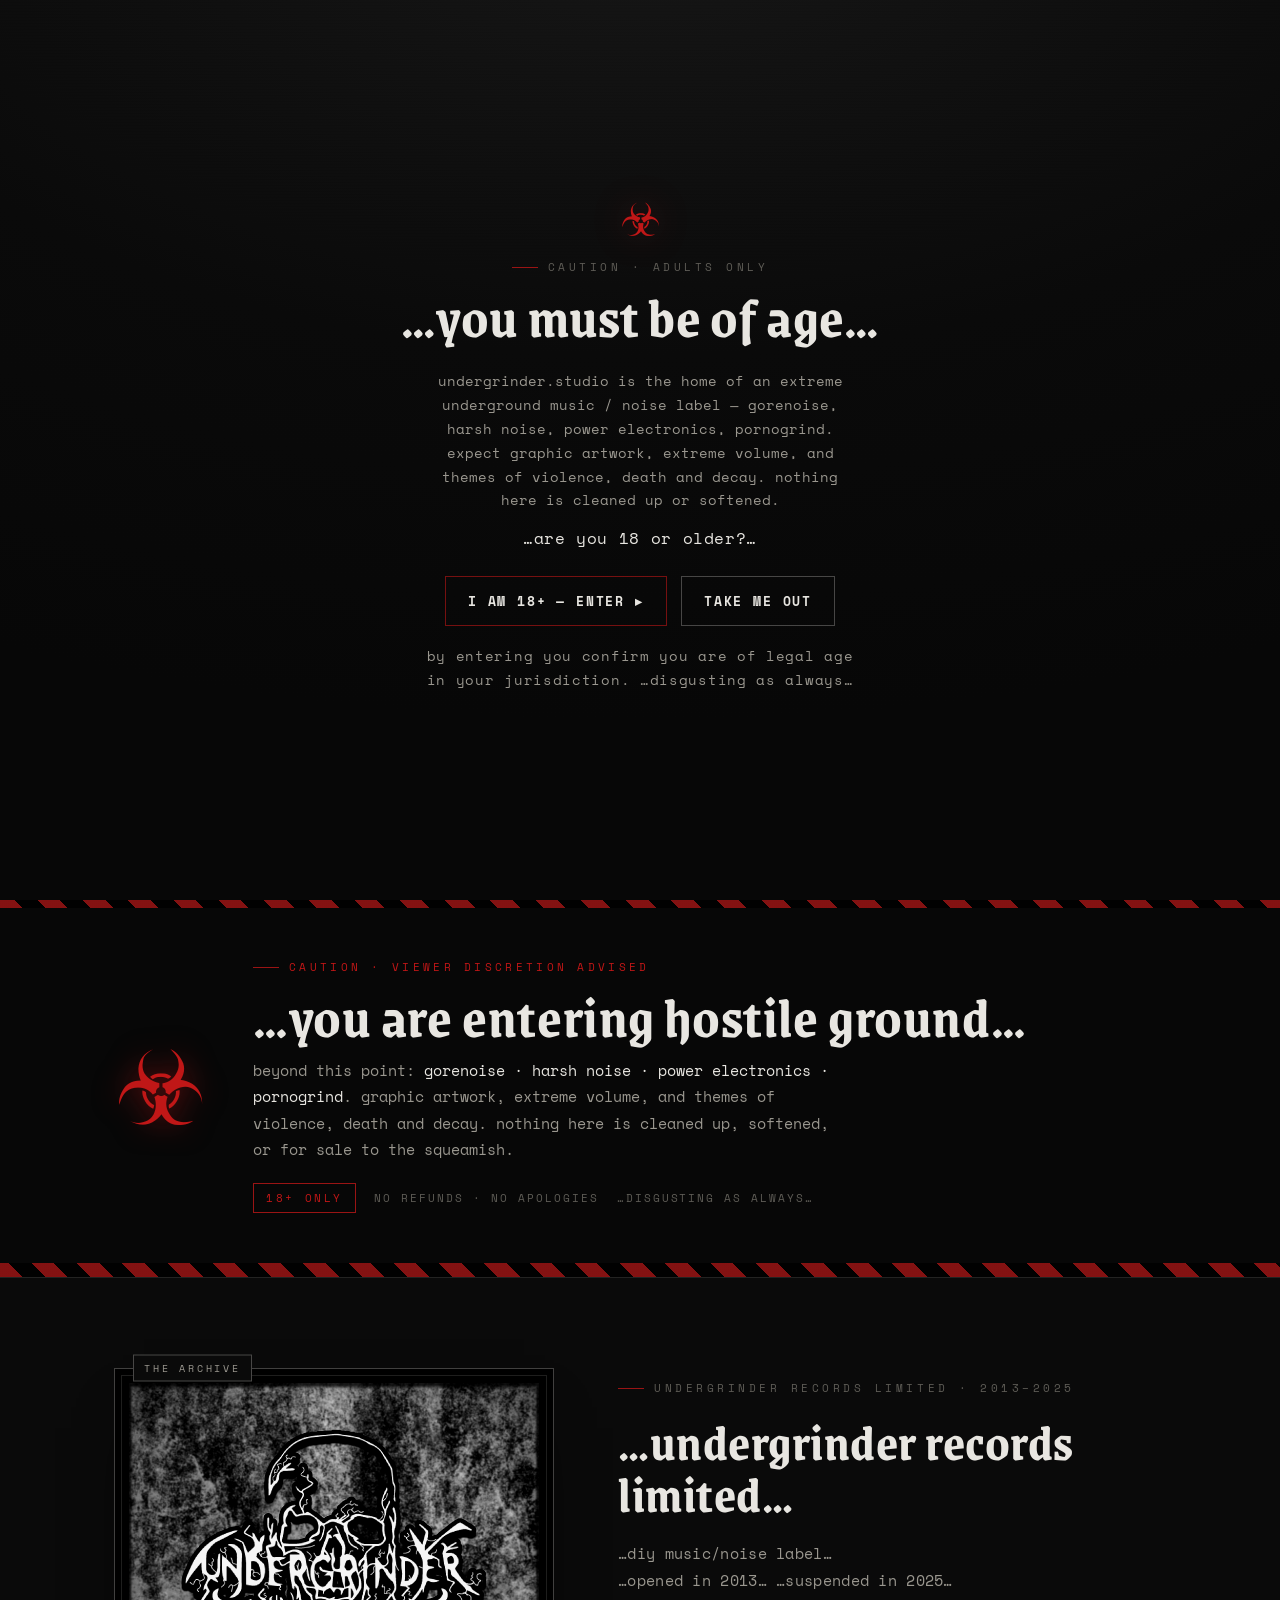
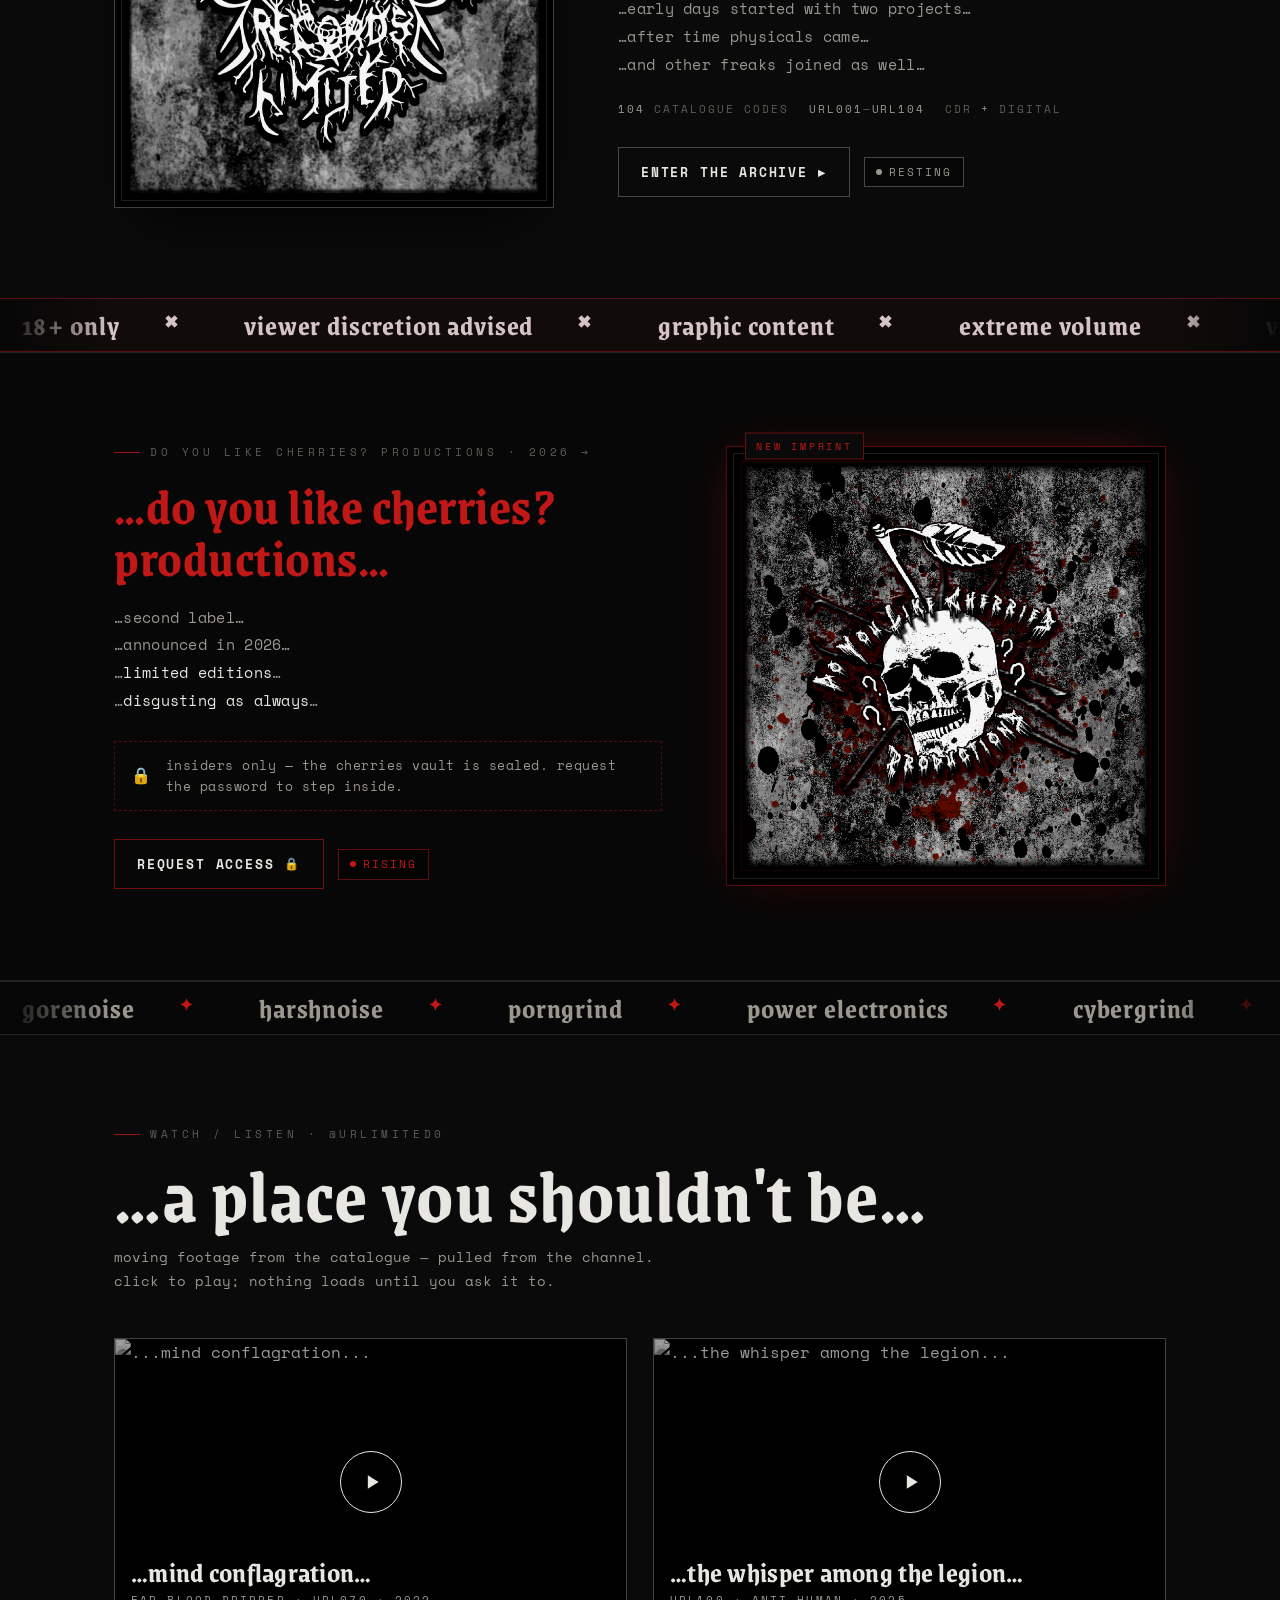
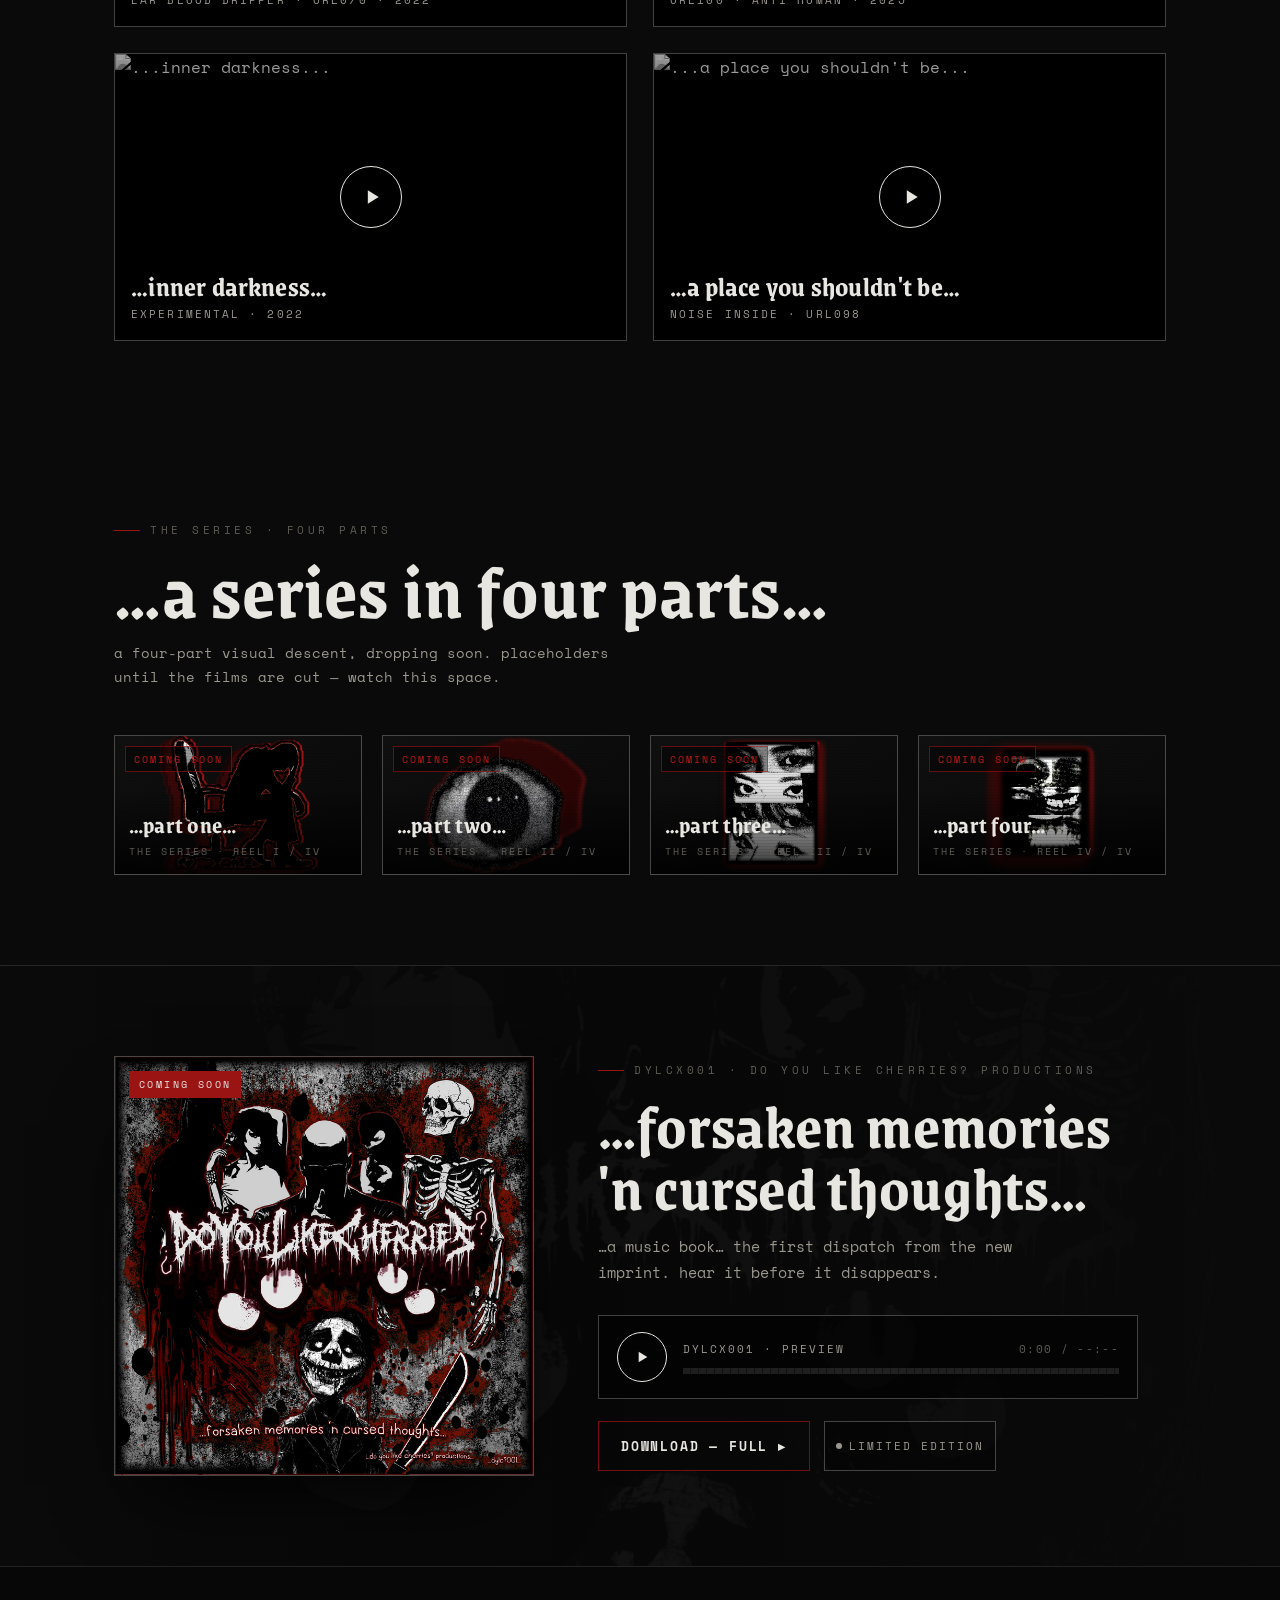
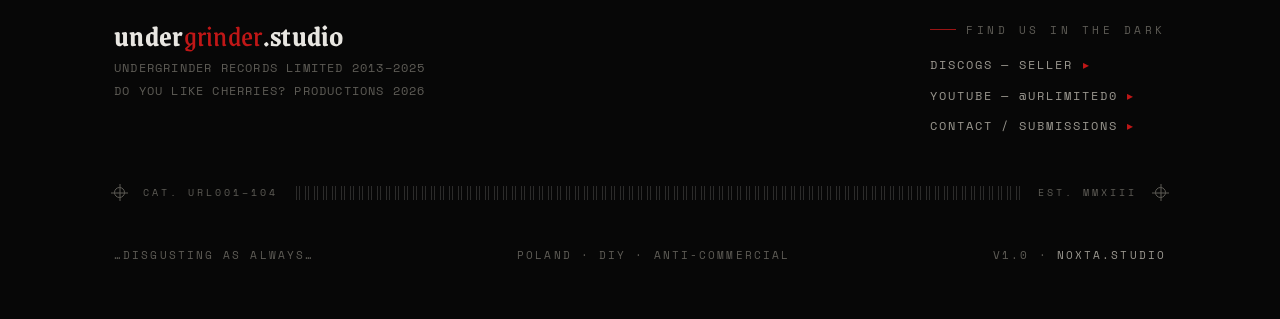
==== commit 1f2072f9: "Wire Pawel's 4 images into the series reels as glitchy poster art Autocropped + downsized the 4 tran" ====
--- a/index.html
+++ b/index.html
@@ -274,24 +274,24 @@
       <p>a four-part visual descent, dropping soon. placeholders until the films are cut — watch this space.</p>
     </div>
     <div class="sgrid rv">
-      <article class="scard" aria-label="series part one — coming soon">
+      <article class="scard" style="--art:url('images/series/reel-1.png')" aria-label="series part one — coming soon">
+        <div class="reel" aria-hidden="true"></div>
         <span class="soonflag">coming soon</span>
-        <span class="snum" aria-hidden="true">I</span>
         <div class="sov"><div class="ttl black">…part one…</div><div class="meta">the series · reel i / iv</div></div>
       </article>
-      <article class="scard" aria-label="series part two — coming soon">
+      <article class="scard" style="--art:url('images/series/reel-2.png')" aria-label="series part two — coming soon">
+        <div class="reel" aria-hidden="true"></div>
         <span class="soonflag">coming soon</span>
-        <span class="snum" aria-hidden="true">II</span>
         <div class="sov"><div class="ttl black">…part two…</div><div class="meta">the series · reel ii / iv</div></div>
       </article>
-      <article class="scard" aria-label="series part three — coming soon">
+      <article class="scard" style="--art:url('images/series/reel-3.png')" aria-label="series part three — coming soon">
+        <div class="reel" aria-hidden="true"></div>
         <span class="soonflag">coming soon</span>
-        <span class="snum" aria-hidden="true">III</span>
         <div class="sov"><div class="ttl black">…part three…</div><div class="meta">the series · reel iii / iv</div></div>
       </article>
-      <article class="scard" aria-label="series part four — coming soon">
+      <article class="scard" style="--art:url('images/series/reel-4.png')" aria-label="series part four — coming soon">
+        <div class="reel" aria-hidden="true"></div>
         <span class="soonflag">coming soon</span>
-        <span class="snum" aria-hidden="true">IV</span>
         <div class="sov"><div class="ttl black">…part four…</div><div class="meta">the series · reel iv / iv</div></div>
       </article>
     </div>
--- a/styles.css
+++ b/styles.css
@@ -522,10 +522,26 @@
   background:repeating-linear-gradient(to bottom,transparent 0 2px,rgba(0,0,0,.35) 2px 3px);
 }
 .scard:hover{border-color:rgba(192,23,23,.5)}
-.scard .snum{
-  position:relative;z-index:1;font-family:"Grenze Gotisch",serif;font-weight:700;
-  font-size:clamp(46px,7vw,92px);line-height:1;color:var(--hair-strong);letter-spacing:.02em;
-}
+.scard .reel{ /* poster art (transparent PNG), distorted + blood chromatic split */
+  position:absolute;inset:0;z-index:0;
+  background:var(--art) center/contain no-repeat;
+  filter:contrast(1.15) brightness(1.04)
+         drop-shadow(2px 0 0 rgba(192,23,23,.85)) drop-shadow(-2px 0 0 rgba(120,10,10,.55));
+  animation:reelshake 2.6s steps(1,end) infinite;
+}
+.scard:hover .reel{animation-duration:.5s}
+@keyframes reelshake{
+  0%{transform:translate(0,0)}
+  8%{transform:translate(-2px,1px) skewX(-1.2deg)}
+  16%{transform:translate(2px,-1px)}
+  24%{transform:translate(-1px,0) skewX(.6deg)}
+  30%,49%{transform:translate(0,0)}
+  53%{transform:translate(2px,1px) skewX(1.4deg)}
+  58%{transform:translate(-2px,-1px)}
+  63%{transform:translate(1px,0)}
+  68%,100%{transform:translate(0,0)}
+}
+@media (prefers-reduced-motion:reduce){.scard .reel{animation:none}}
 .scard .sov{
   position:absolute;inset:0;z-index:2;display:flex;flex-direction:column;justify-content:flex-end;
   padding:14px;background:linear-gradient(to top,rgba(0,0,0,.82),transparent 62%);pointer-events:none;
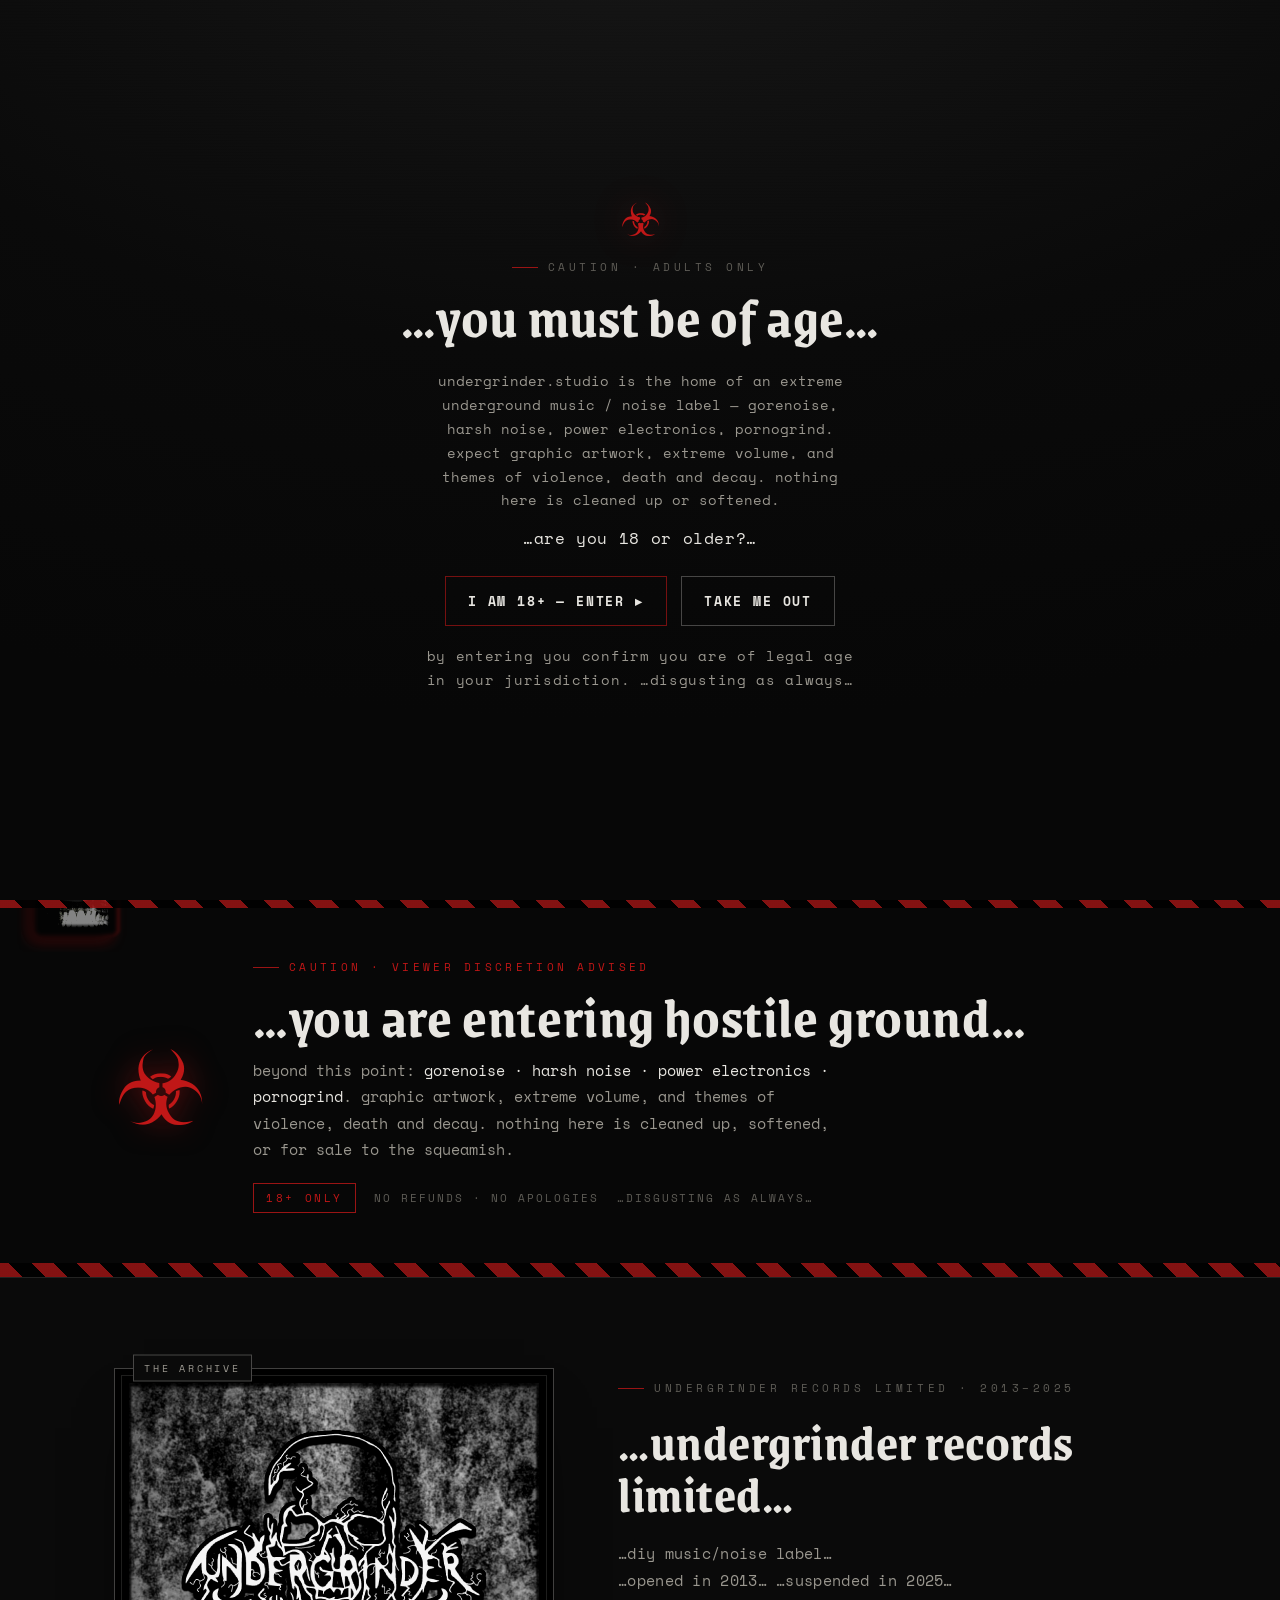
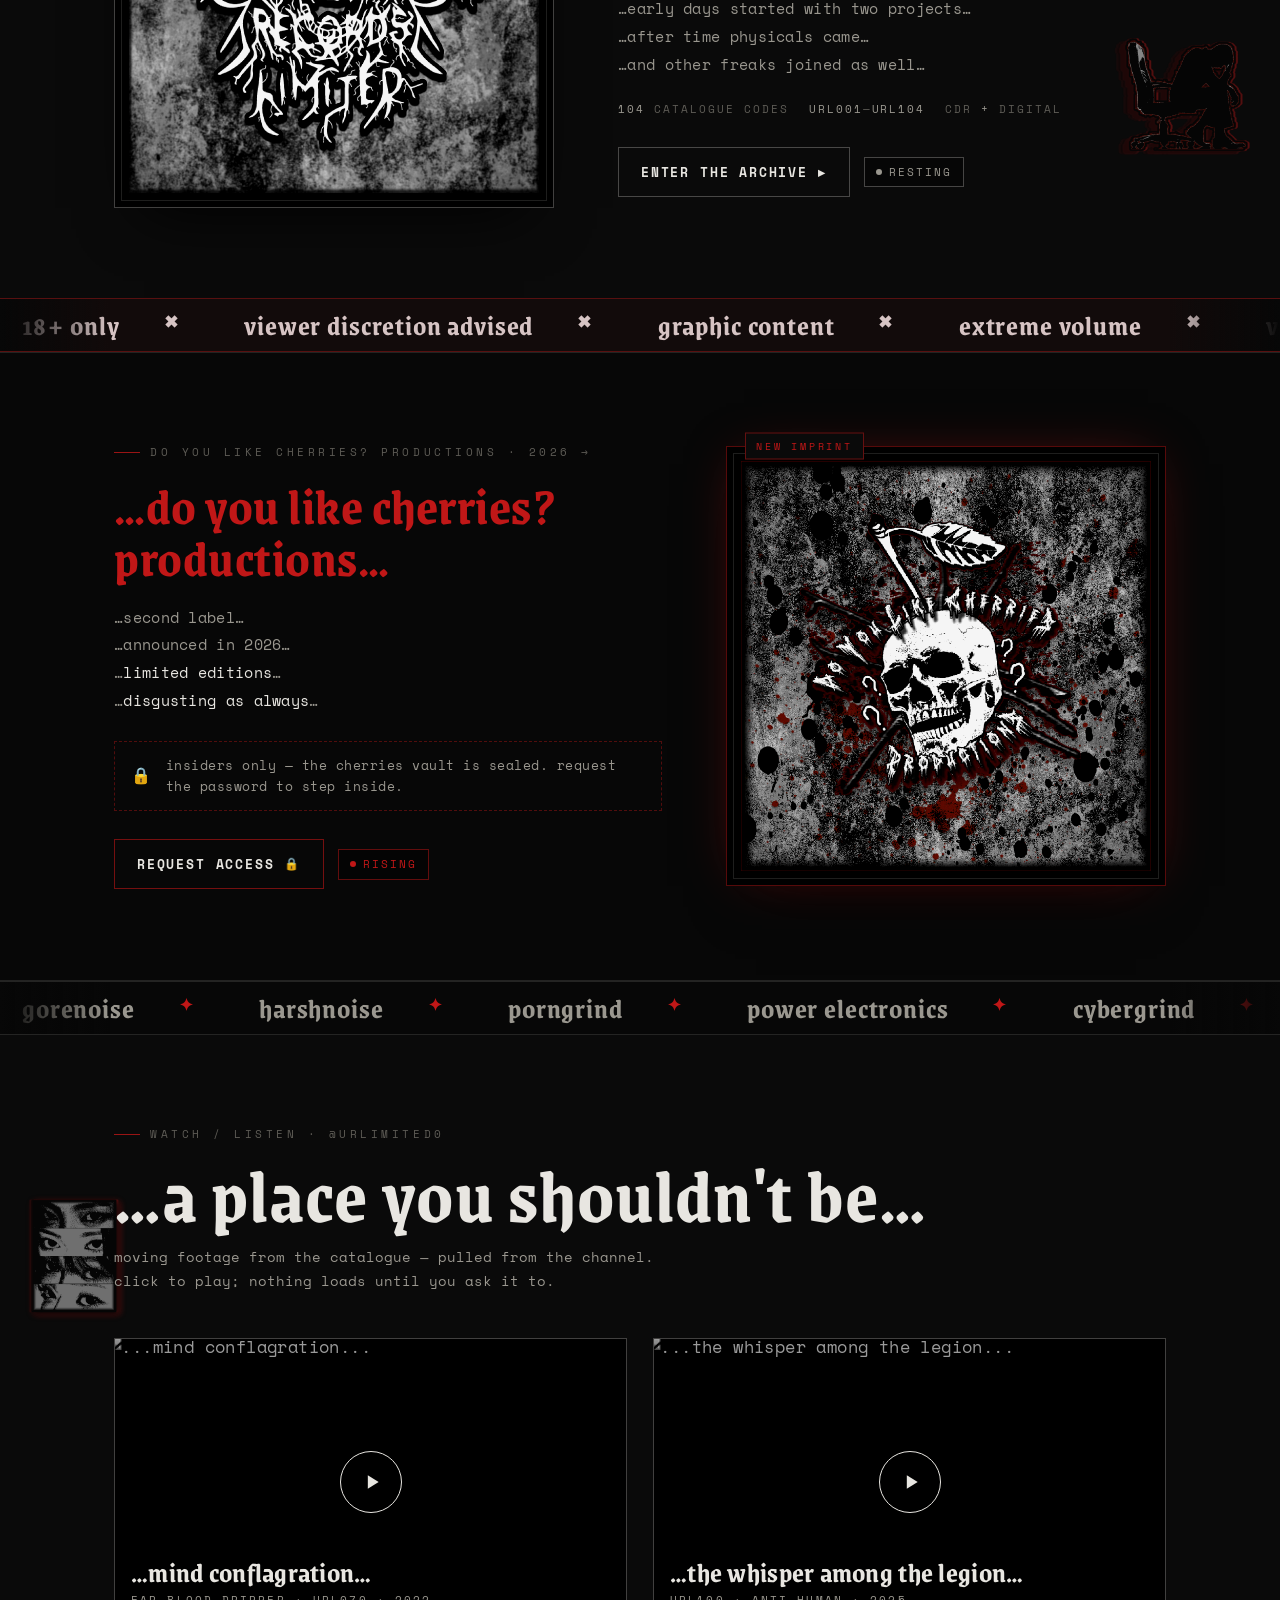
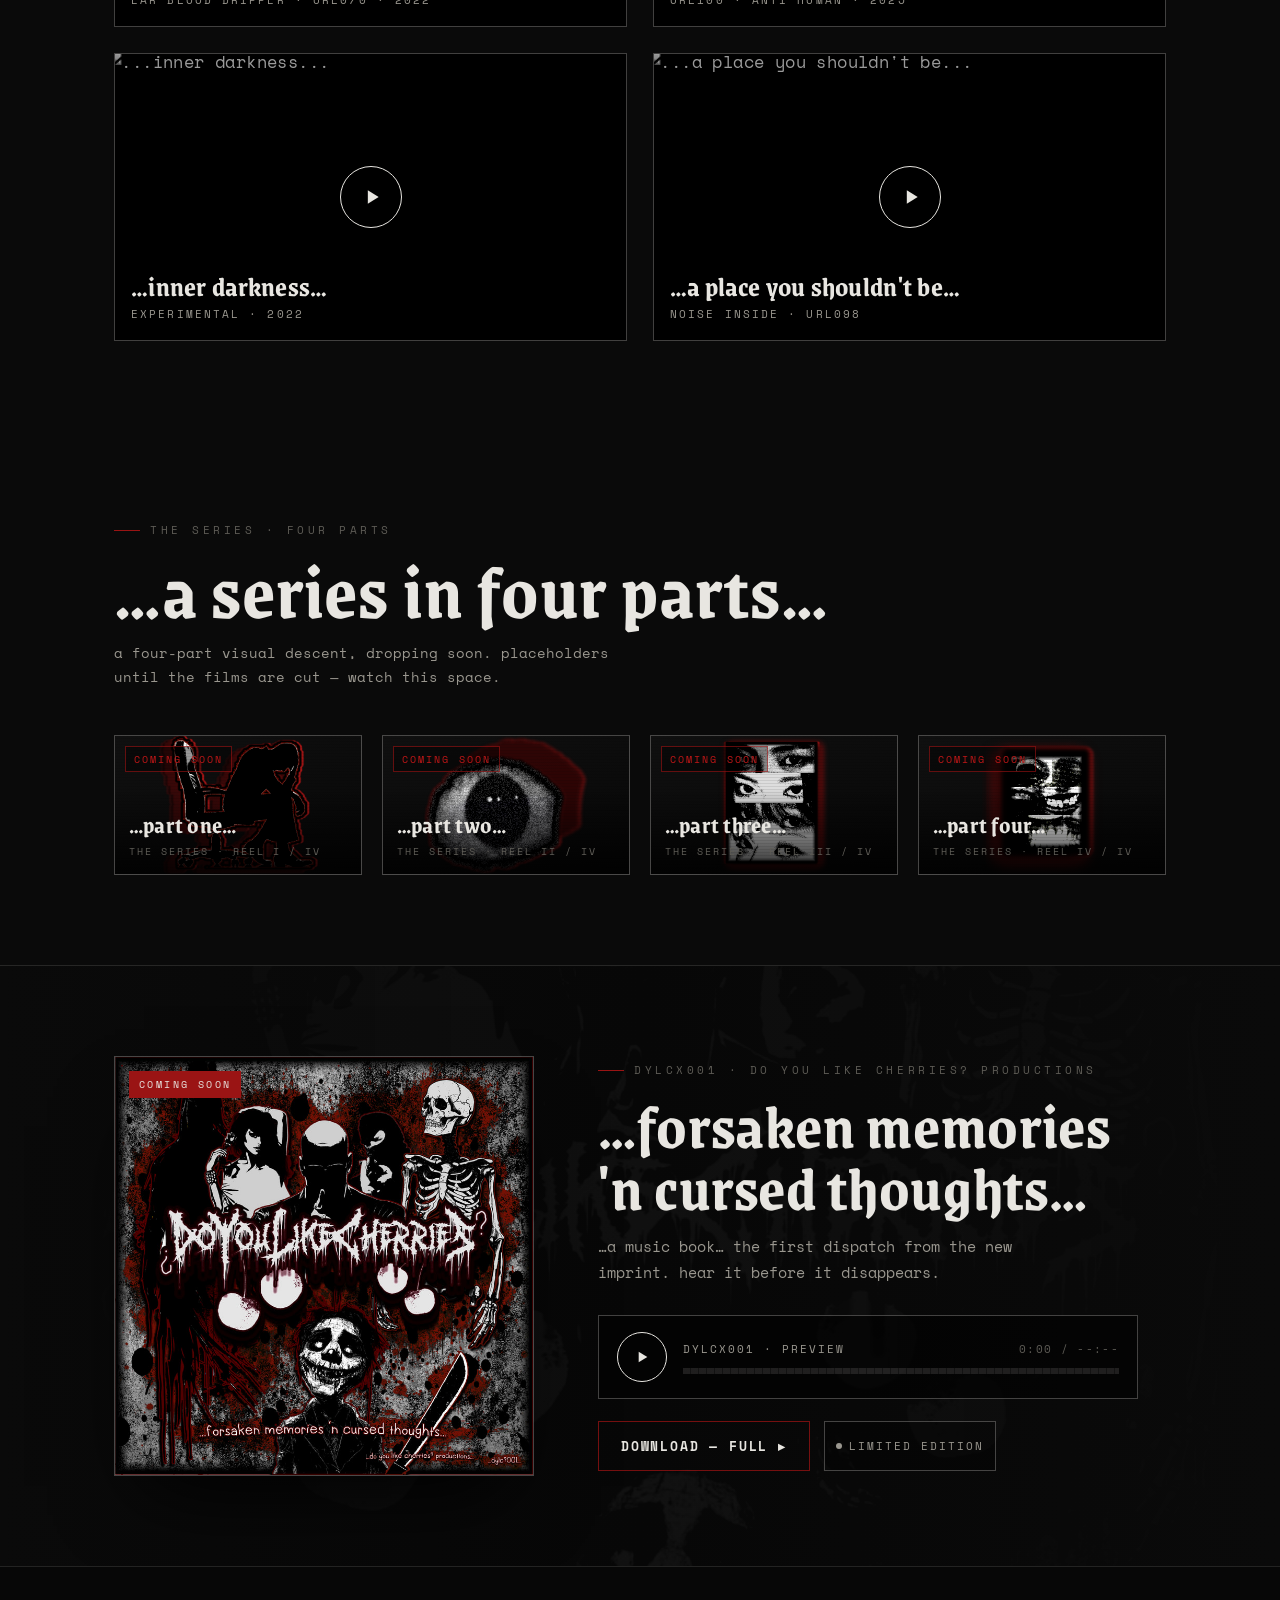
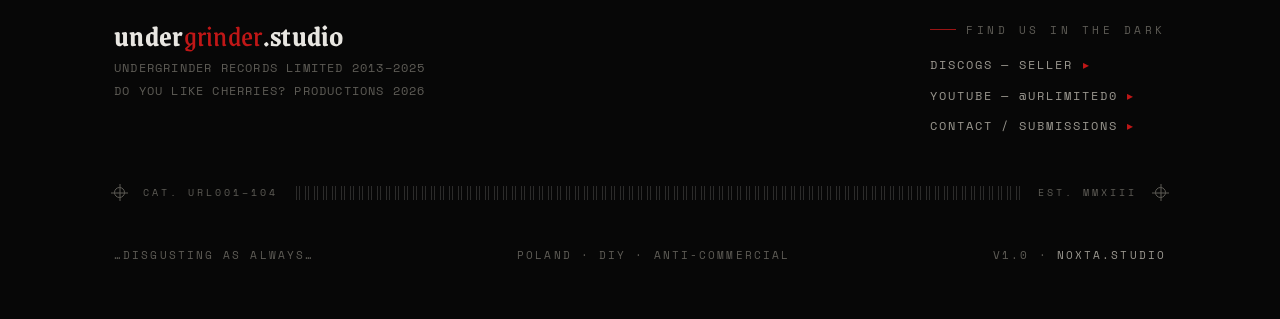
==== commit 5b45628f: "Spread the glitch shake: scattered ghost pictures + shake on watch YT cards A) 4 pictures scattered " ====
--- a/index.html
+++ b/index.html
@@ -113,6 +113,7 @@
 
 <!-- ============ HERO ============ -->
 <section class="hero" id="top">
+  <div class="ghost-pic" style="--art:url('images/series/reel-2.png');top:30%;right:2.5%;width:118px;height:100px" aria-hidden="true"></div>
   <div class="bg" data-parallax="0.22" aria-hidden="true"></div>
   <div class="veil" aria-hidden="true"></div>
   <div class="wrap content">
@@ -129,6 +130,7 @@
 
 <!-- ============ CONTENT WARNING ============ -->
 <section class="warn" id="warning" role="alert">
+  <div class="ghost-pic" style="--art:url('images/series/reel-4.png');top:-18%;left:1.5%;width:108px;height:127px" aria-hidden="true"></div>
   <div class="hazard" aria-hidden="true"></div>
   <div class="wrap warn-row">
     <div class="warn-mark" aria-hidden="true">☣</div>
@@ -148,6 +150,7 @@
 
 <!-- ============ ARCHIVE — UNDERGRINDER RECORDS LIMITED ============ -->
 <section class="sec" id="archive">
+  <div class="ghost-pic" style="--art:url('images/series/reel-1.png');top:58%;right:2.5%;width:132px;height:117px" aria-hidden="true"></div>
   <div class="wrap rv">
     <div class="label">
       <div class="plate">
@@ -234,6 +237,7 @@
 
 <!-- ============ WATCH / LISTEN ============ -->
 <section class="sec" id="watch">
+  <div class="ghost-pic" style="--art:url('images/series/reel-3.png');top:16%;left:2%;width:100px;height:128px" aria-hidden="true"></div>
   <div class="wrap">
     <div class="head rv">
       <div class="kicker">watch / listen · @urlimited0</div>
@@ -300,6 +304,7 @@
 
 <!-- ============ PAYOFF — DYLCX001 ============ -->
 <section class="sec payoff" id="coming">
+  <div class="ghost-pic" style="--art:url('images/series/reel-4.png');top:22%;right:2.5%;width:106px;height:125px" aria-hidden="true"></div>
   <div class="pbg" data-parallax="0.16" aria-hidden="true"></div>
   <div class="pveil" aria-hidden="true"></div>
   <div class="wrap inner rv from-right">
--- a/styles.css
+++ b/styles.css
@@ -258,8 +258,9 @@
 .vgrid{display:grid;grid-template-columns:repeat(2,1fr);gap:clamp(14px,2.4vw,26px)}
 .vcard{position:relative;border:1px solid var(--hair-strong);background:#000;aspect-ratio:16/9;overflow:hidden;cursor:pointer}
 .vcard img,.vcard iframe{position:absolute;inset:0;width:100%;height:100%;border:0}
-.vcard img{object-fit:cover;filter:grayscale(1) contrast(1.18) brightness(.62);transition:filter .25s,transform .4s}
-.vcard:hover img{filter:grayscale(.2) contrast(1.1) brightness(.78);transform:scale(1.03)}
+.vcard img{object-fit:cover;filter:grayscale(1) contrast(1.18) brightness(.62);scale:1.04;transition:filter .25s;animation:reelshake 2.8s steps(1,end) infinite}
+.vcard:hover img{filter:grayscale(.2) contrast(1.1) brightness(.78);animation-duration:.5s}
+.vcard.playing img{animation:none;scale:1}
 .vcard .ov{position:absolute;inset:0;z-index:2;display:flex;flex-direction:column;justify-content:flex-end;padding:16px;background:linear-gradient(to top,rgba(0,0,0,.8),transparent 60%);pointer-events:none}
 .vcard .ttl{font-family:"Grenze Gotisch",serif;font-weight:700;font-size:clamp(20px,2.4vw,28px);line-height:1}
 .vcard .meta{font-size:10.5px;letter-spacing:.2em;text-transform:uppercase;color:var(--ash);margin-top:6px}
@@ -541,7 +542,16 @@
   63%{transform:translate(1px,0)}
   68%,100%{transform:translate(0,0)}
 }
-@media (prefers-reduced-motion:reduce){.scard .reel{animation:none}}
+@media (prefers-reduced-motion:reduce){.scard .reel,.vcard img,.ghost-pic{animation:none}}
+
+/* scattered glitch pictures — same shake; live in the wide-screen gutters, hidden on narrow */
+.ghost-pic{
+  position:absolute;z-index:0;pointer-events:none;
+  background:var(--art) center/contain no-repeat;
+  filter:contrast(1.15) drop-shadow(2px 0 0 rgba(192,23,23,.8)) drop-shadow(-2px 0 0 rgba(120,10,10,.5));
+  opacity:.5;animation:reelshake 2.6s steps(1,end) infinite;
+}
+@media (max-width:1100px){.ghost-pic{display:none}}
 .scard .sov{
   position:absolute;inset:0;z-index:2;display:flex;flex-direction:column;justify-content:flex-end;
   padding:14px;background:linear-gradient(to top,rgba(0,0,0,.82),transparent 62%);pointer-events:none;
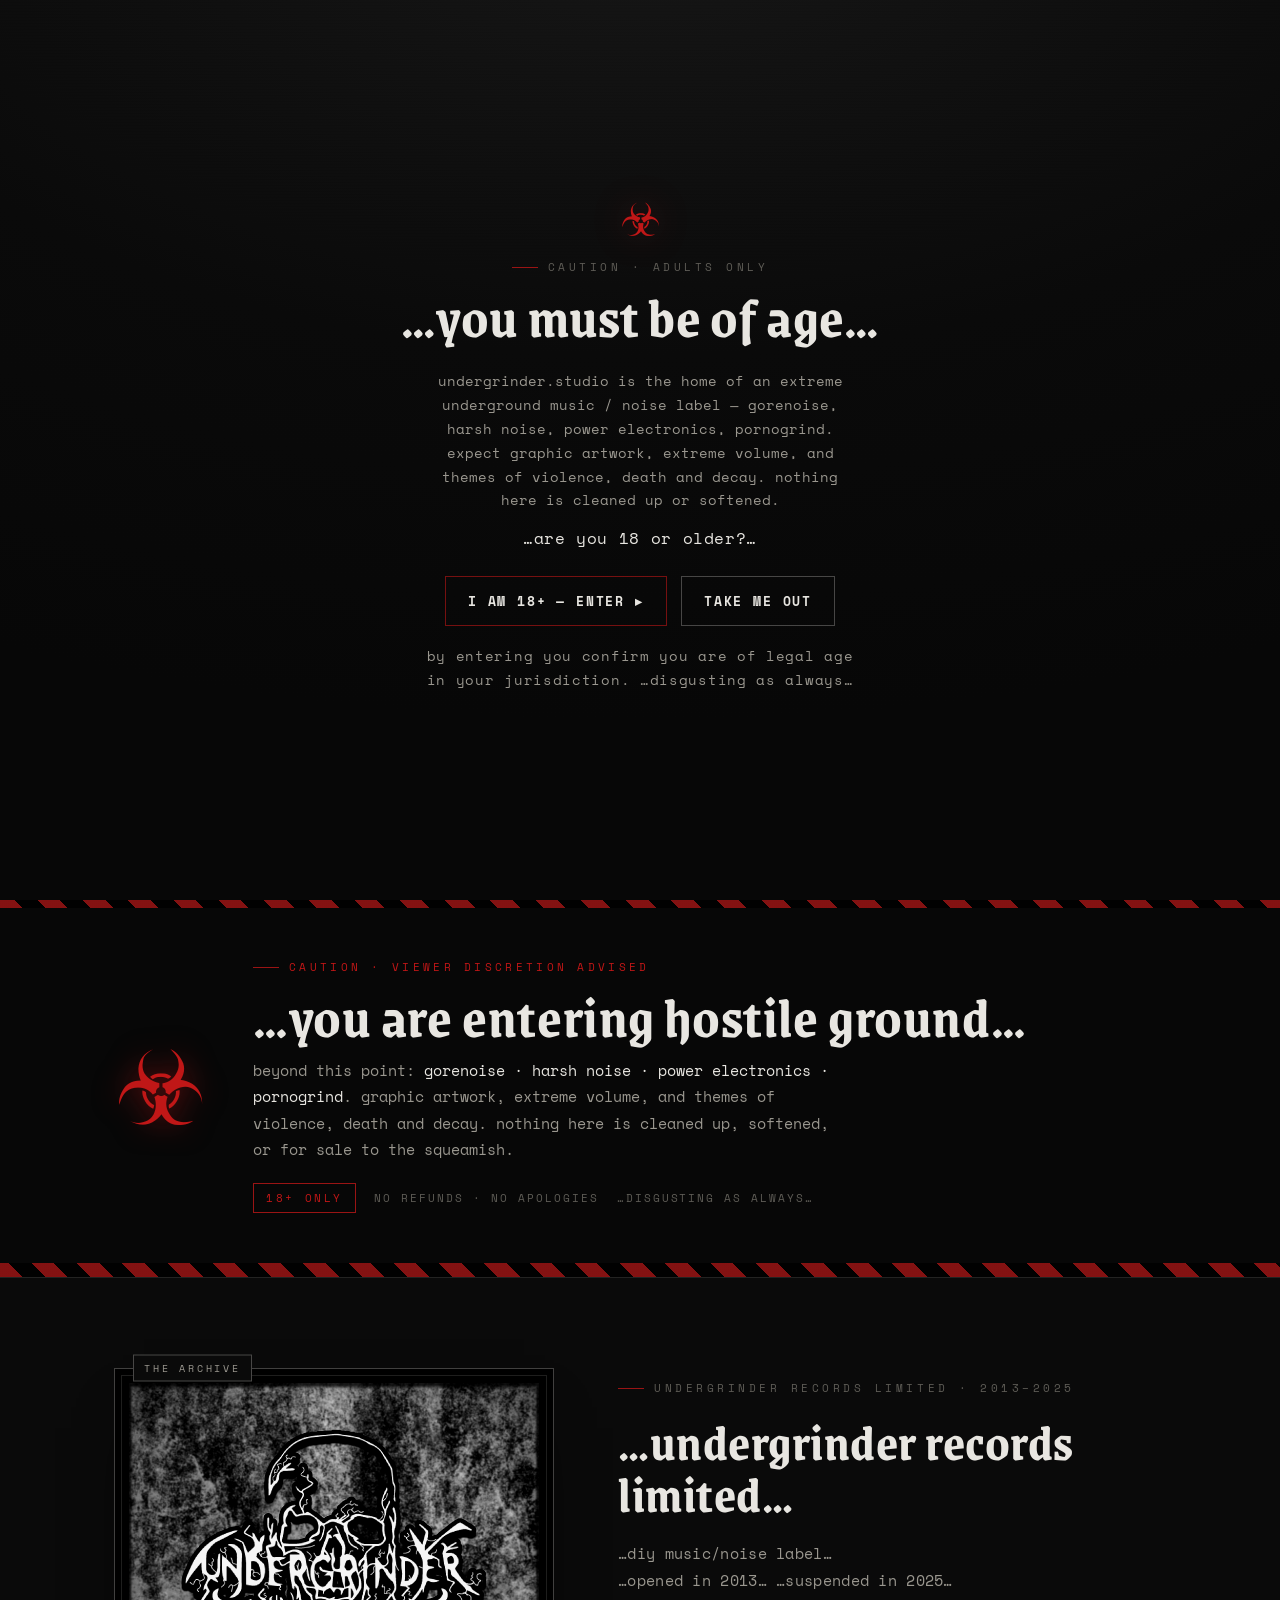
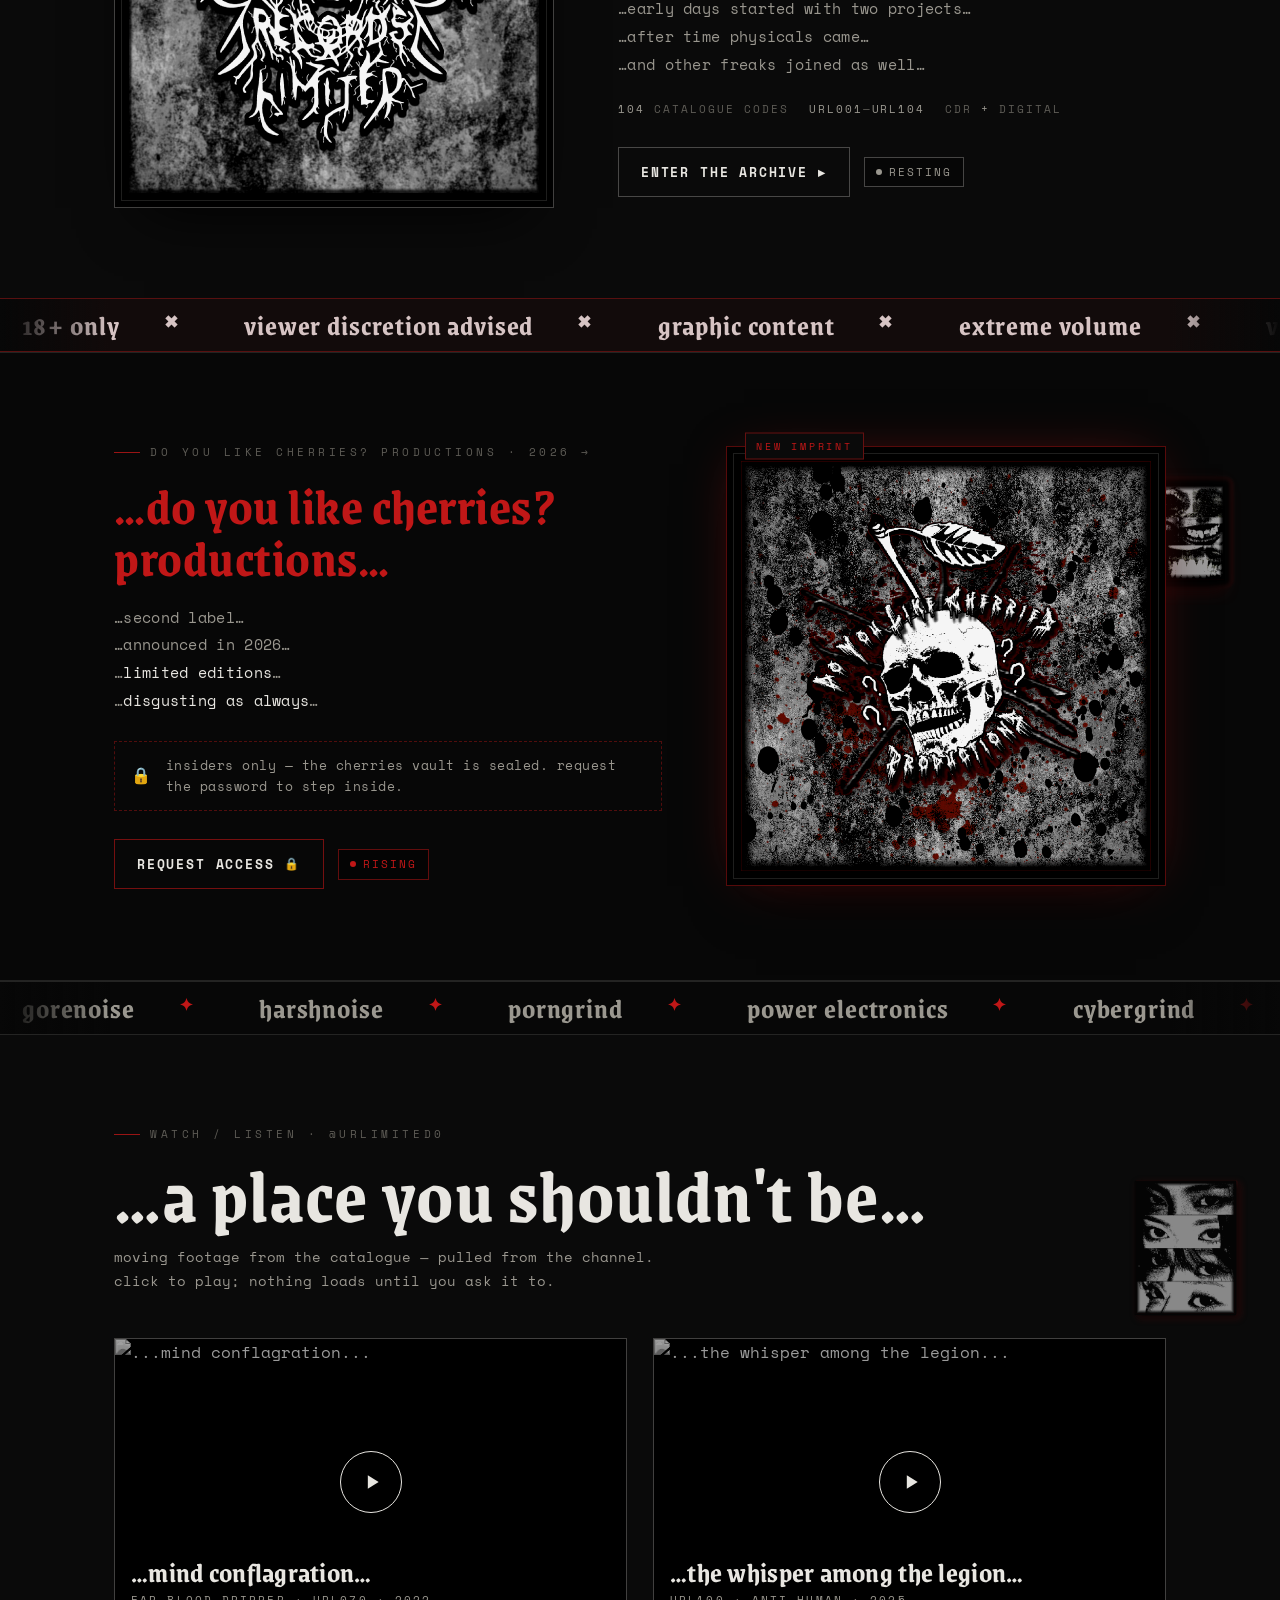
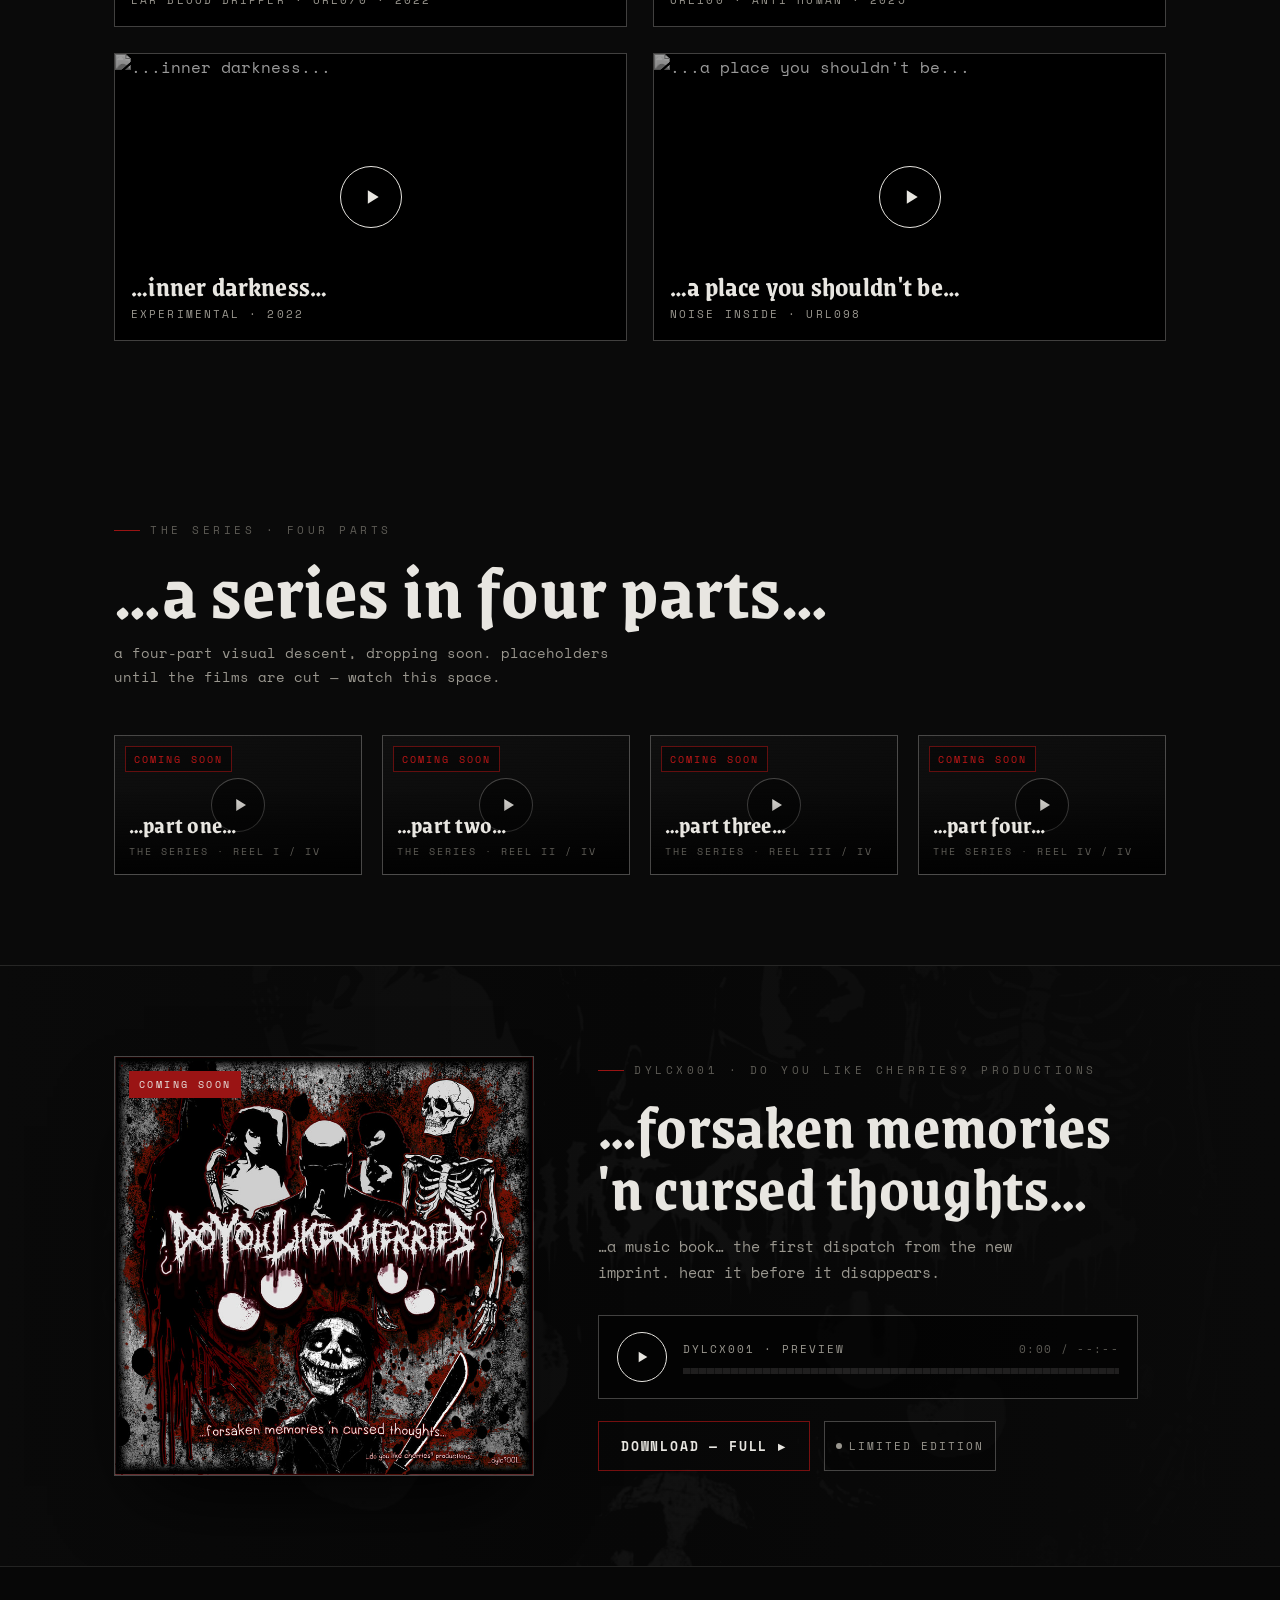
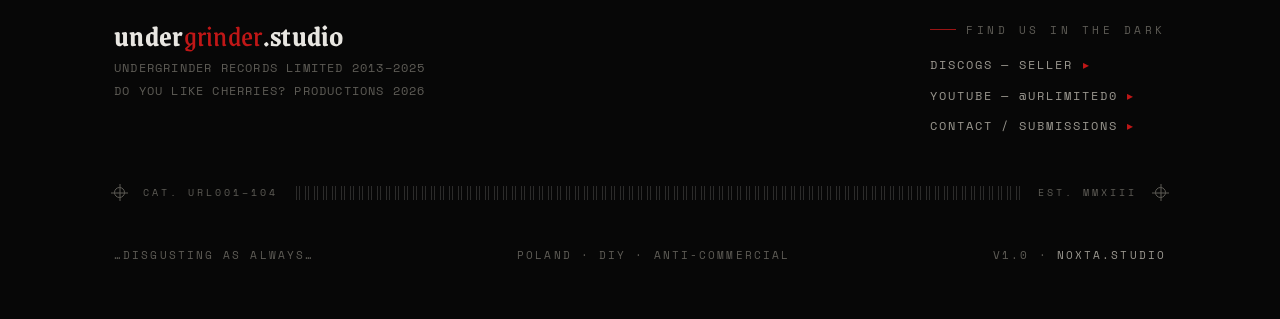
==== commit fcdff580: "Refine series + pictures per feedback - Series cards are now generic YT placeholders (play button + " ====
--- a/index.html
+++ b/index.html
@@ -113,7 +113,7 @@
 
 <!-- ============ HERO ============ -->
 <section class="hero" id="top">
-  <div class="ghost-pic" style="--art:url('images/series/reel-2.png');top:30%;right:2.5%;width:118px;height:100px" aria-hidden="true"></div>
+  <div class="ghost-pic" style="--art:url('images/series/reel-2.png');top:16%;right:3%;width:140px;height:119px" aria-hidden="true"></div>
   <div class="bg" data-parallax="0.22" aria-hidden="true"></div>
   <div class="veil" aria-hidden="true"></div>
   <div class="wrap content">
@@ -130,7 +130,6 @@
 
 <!-- ============ CONTENT WARNING ============ -->
 <section class="warn" id="warning" role="alert">
-  <div class="ghost-pic" style="--art:url('images/series/reel-4.png');top:-18%;left:1.5%;width:108px;height:127px" aria-hidden="true"></div>
   <div class="hazard" aria-hidden="true"></div>
   <div class="wrap warn-row">
     <div class="warn-mark" aria-hidden="true">☣</div>
@@ -150,7 +149,6 @@
 
 <!-- ============ ARCHIVE — UNDERGRINDER RECORDS LIMITED ============ -->
 <section class="sec" id="archive">
-  <div class="ghost-pic" style="--art:url('images/series/reel-1.png');top:58%;right:2.5%;width:132px;height:117px" aria-hidden="true"></div>
   <div class="wrap rv">
     <div class="label">
       <div class="plate">
@@ -195,6 +193,7 @@
 
 <!-- ============ RISING — DO YOU LIKE CHERRIES? (gated) ============ -->
 <section class="sec alt" id="cherries">
+  <div class="ghost-pic" style="--art:url('images/series/reel-4.png');top:18%;right:3%;width:118px;height:139px" aria-hidden="true"></div>
   <div class="wrap rv from-left">
     <div class="label rev">
       <div class="copy">
@@ -237,7 +236,7 @@
 
 <!-- ============ WATCH / LISTEN ============ -->
 <section class="sec" id="watch">
-  <div class="ghost-pic" style="--art:url('images/series/reel-3.png');top:16%;left:2%;width:100px;height:128px" aria-hidden="true"></div>
+  <div class="ghost-pic" style="--art:url('images/series/reel-3.png');top:14%;right:2.5%;width:120px;height:153px" aria-hidden="true"></div>
   <div class="wrap">
     <div class="head rv">
       <div class="kicker">watch / listen · @urlimited0</div>
@@ -278,24 +277,24 @@
       <p>a four-part visual descent, dropping soon. placeholders until the films are cut — watch this space.</p>
     </div>
     <div class="sgrid rv">
-      <article class="scard" style="--art:url('images/series/reel-1.png')" aria-label="series part one — coming soon">
-        <div class="reel" aria-hidden="true"></div>
+      <article class="scard" aria-label="series part one — coming soon">
         <span class="soonflag">coming soon</span>
+        <span class="splay" aria-hidden="true"><svg viewBox="0 0 24 24"><path d="M7 4v16l13-8z"/></svg></span>
         <div class="sov"><div class="ttl black">…part one…</div><div class="meta">the series · reel i / iv</div></div>
       </article>
-      <article class="scard" style="--art:url('images/series/reel-2.png')" aria-label="series part two — coming soon">
-        <div class="reel" aria-hidden="true"></div>
+      <article class="scard" aria-label="series part two — coming soon">
         <span class="soonflag">coming soon</span>
+        <span class="splay" aria-hidden="true"><svg viewBox="0 0 24 24"><path d="M7 4v16l13-8z"/></svg></span>
         <div class="sov"><div class="ttl black">…part two…</div><div class="meta">the series · reel ii / iv</div></div>
       </article>
-      <article class="scard" style="--art:url('images/series/reel-3.png')" aria-label="series part three — coming soon">
-        <div class="reel" aria-hidden="true"></div>
+      <article class="scard" aria-label="series part three — coming soon">
         <span class="soonflag">coming soon</span>
+        <span class="splay" aria-hidden="true"><svg viewBox="0 0 24 24"><path d="M7 4v16l13-8z"/></svg></span>
         <div class="sov"><div class="ttl black">…part three…</div><div class="meta">the series · reel iii / iv</div></div>
       </article>
-      <article class="scard" style="--art:url('images/series/reel-4.png')" aria-label="series part four — coming soon">
-        <div class="reel" aria-hidden="true"></div>
+      <article class="scard" aria-label="series part four — coming soon">
         <span class="soonflag">coming soon</span>
+        <span class="splay" aria-hidden="true"><svg viewBox="0 0 24 24"><path d="M7 4v16l13-8z"/></svg></span>
         <div class="sov"><div class="ttl black">…part four…</div><div class="meta">the series · reel iv / iv</div></div>
       </article>
     </div>
@@ -304,7 +303,7 @@
 
 <!-- ============ PAYOFF — DYLCX001 ============ -->
 <section class="sec payoff" id="coming">
-  <div class="ghost-pic" style="--art:url('images/series/reel-4.png');top:22%;right:2.5%;width:106px;height:125px" aria-hidden="true"></div>
+  <div class="ghost-pic" style="--art:url('images/series/reel-1.png');top:30%;left:2.5%;width:150px;height:133px" aria-hidden="true"></div>
   <div class="pbg" data-parallax="0.16" aria-hidden="true"></div>
   <div class="pveil" aria-hidden="true"></div>
   <div class="wrap inner rv from-right">
--- a/styles.css
+++ b/styles.css
@@ -258,9 +258,8 @@
 .vgrid{display:grid;grid-template-columns:repeat(2,1fr);gap:clamp(14px,2.4vw,26px)}
 .vcard{position:relative;border:1px solid var(--hair-strong);background:#000;aspect-ratio:16/9;overflow:hidden;cursor:pointer}
 .vcard img,.vcard iframe{position:absolute;inset:0;width:100%;height:100%;border:0}
-.vcard img{object-fit:cover;filter:grayscale(1) contrast(1.18) brightness(.62);scale:1.04;transition:filter .25s;animation:reelshake 2.8s steps(1,end) infinite}
-.vcard:hover img{filter:grayscale(.2) contrast(1.1) brightness(.78);animation-duration:.5s}
-.vcard.playing img{animation:none;scale:1}
+.vcard img{object-fit:cover;filter:grayscale(1) contrast(1.18) brightness(.62);transition:filter .25s,transform .4s}
+.vcard:hover img{filter:grayscale(.2) contrast(1.1) brightness(.78);transform:scale(1.03)}
 .vcard .ov{position:absolute;inset:0;z-index:2;display:flex;flex-direction:column;justify-content:flex-end;padding:16px;background:linear-gradient(to top,rgba(0,0,0,.8),transparent 60%);pointer-events:none}
 .vcard .ttl{font-family:"Grenze Gotisch",serif;font-weight:700;font-size:clamp(20px,2.4vw,28px);line-height:1}
 .vcard .meta{font-size:10.5px;letter-spacing:.2em;text-transform:uppercase;color:var(--ash);margin-top:6px}
@@ -523,14 +522,13 @@
   background:repeating-linear-gradient(to bottom,transparent 0 2px,rgba(0,0,0,.35) 2px 3px);
 }
 .scard:hover{border-color:rgba(192,23,23,.5)}
-.scard .reel{ /* poster art (transparent PNG), distorted + blood chromatic split */
-  position:absolute;inset:0;z-index:0;
-  background:var(--art) center/contain no-repeat;
-  filter:contrast(1.15) brightness(1.04)
-         drop-shadow(2px 0 0 rgba(192,23,23,.85)) drop-shadow(-2px 0 0 rgba(120,10,10,.55));
-  animation:reelshake 2.6s steps(1,end) infinite;
-}
-.scard:hover .reel{animation-duration:.5s}
+.scard .splay{ /* yt-style placeholder play button */
+  position:absolute;top:50%;left:50%;transform:translate(-50%,-50%);z-index:2;
+  width:54px;height:54px;border:1px solid var(--hair-strong);border-radius:50%;
+  display:grid;place-items:center;background:rgba(0,0,0,.4);transition:background .2s,border-color .2s;
+}
+.scard .splay svg{width:18px;height:18px;margin-left:3px;fill:var(--bone)}
+.scard:hover .splay{background:var(--blood);border-color:var(--blood)}
 @keyframes reelshake{
   0%{transform:translate(0,0)}
   8%{transform:translate(-2px,1px) skewX(-1.2deg)}
@@ -542,14 +540,14 @@
   63%{transform:translate(1px,0)}
   68%,100%{transform:translate(0,0)}
 }
-@media (prefers-reduced-motion:reduce){.scard .reel,.vcard img,.ghost-pic{animation:none}}
+@media (prefers-reduced-motion:reduce){.ghost-pic{animation:none}}
 
 /* scattered glitch pictures — same shake; live in the wide-screen gutters, hidden on narrow */
 .ghost-pic{
   position:absolute;z-index:0;pointer-events:none;
   background:var(--art) center/contain no-repeat;
-  filter:contrast(1.15) drop-shadow(2px 0 0 rgba(192,23,23,.8)) drop-shadow(-2px 0 0 rgba(120,10,10,.5));
-  opacity:.5;animation:reelshake 2.6s steps(1,end) infinite;
+  filter:contrast(1.1) brightness(1.06) drop-shadow(1px 0 0 rgba(192,23,23,.45));
+  opacity:.6;animation:reelshake 2.6s steps(1,end) infinite;
 }
 @media (max-width:1100px){.ghost-pic{display:none}}
 .scard .sov{
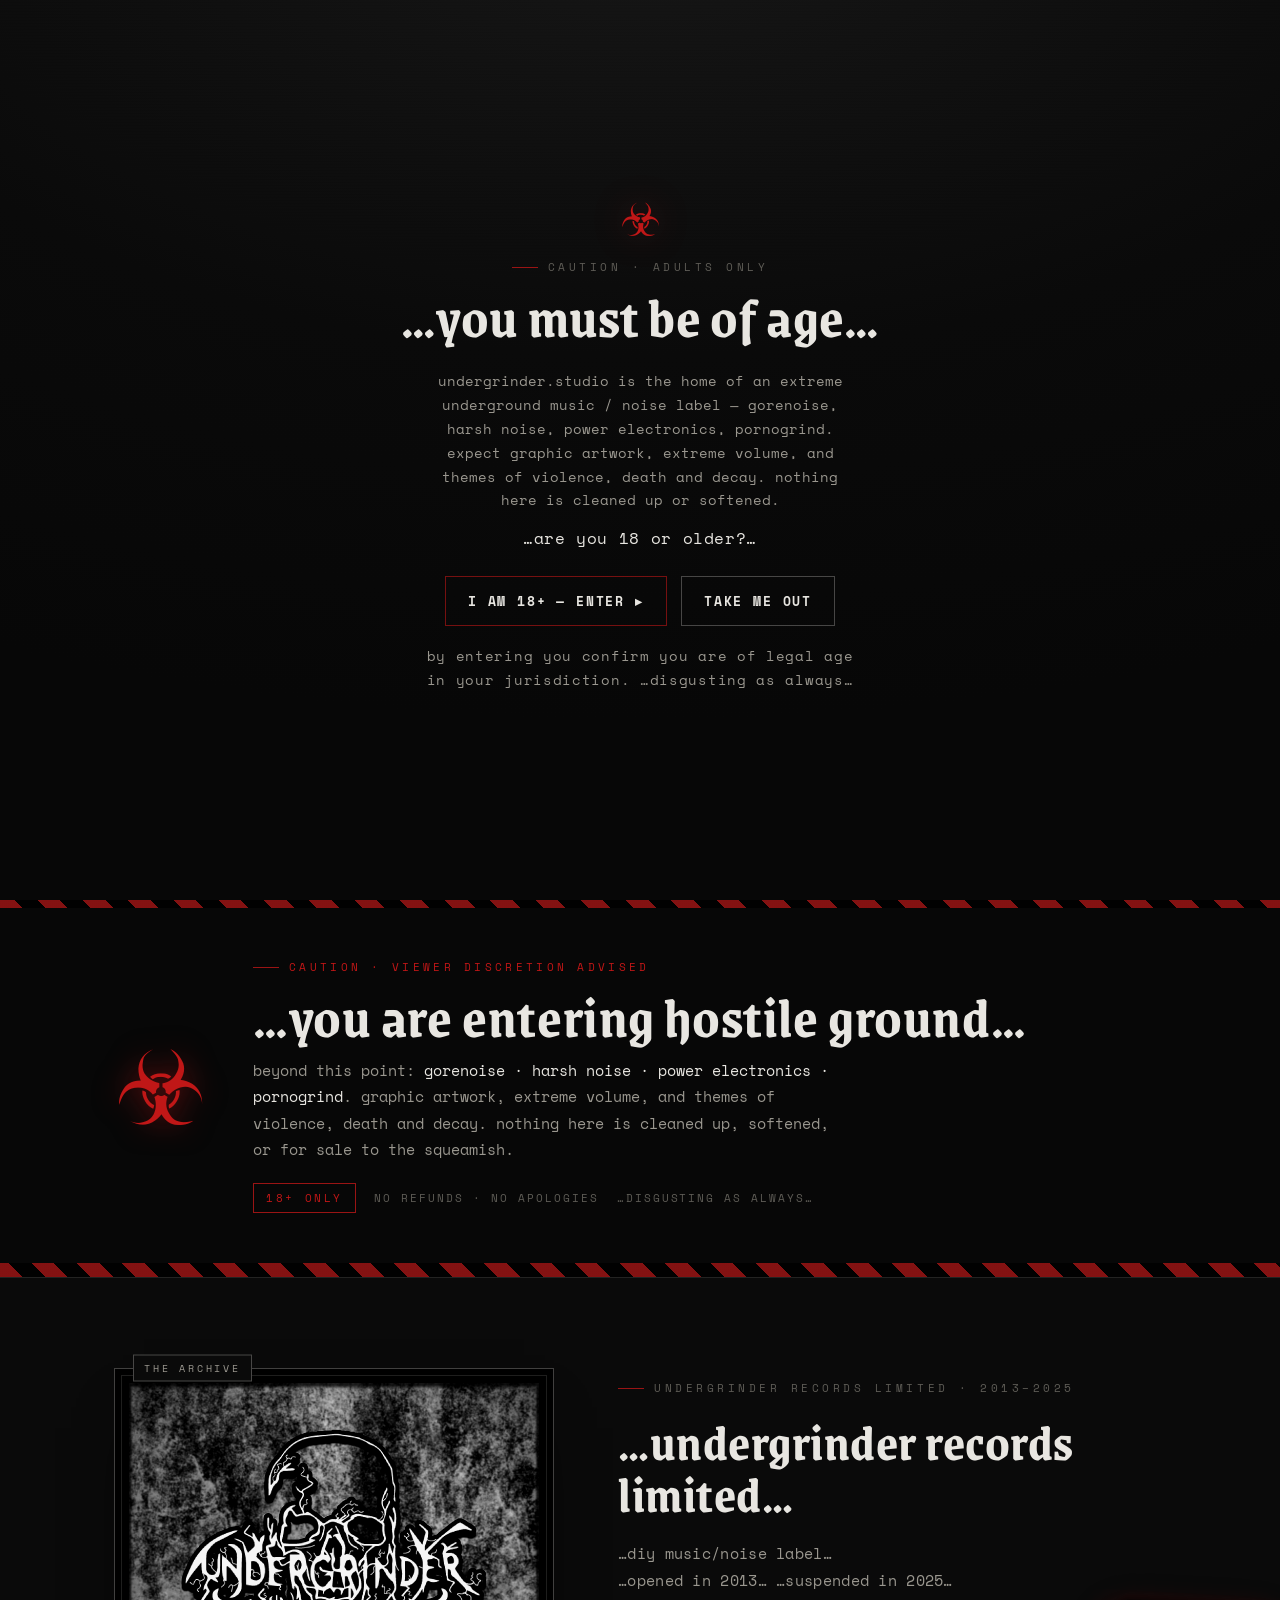
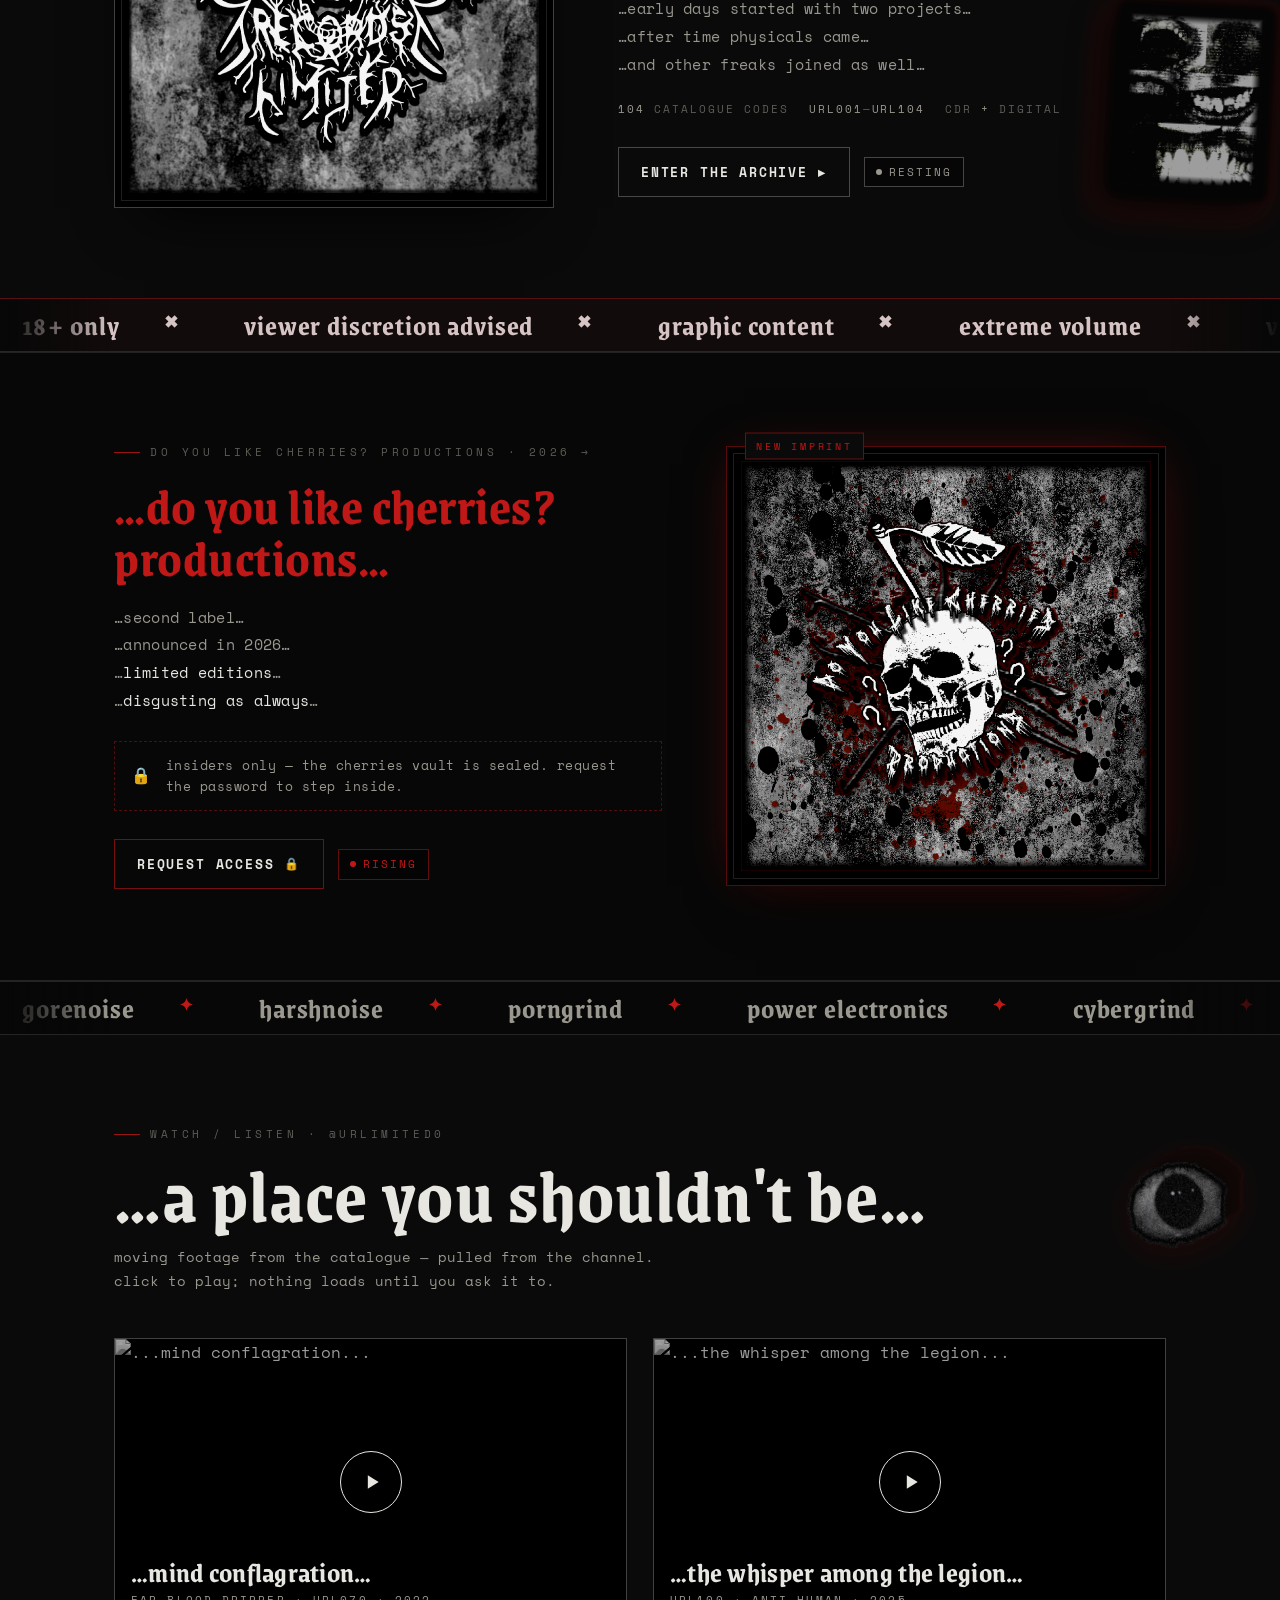
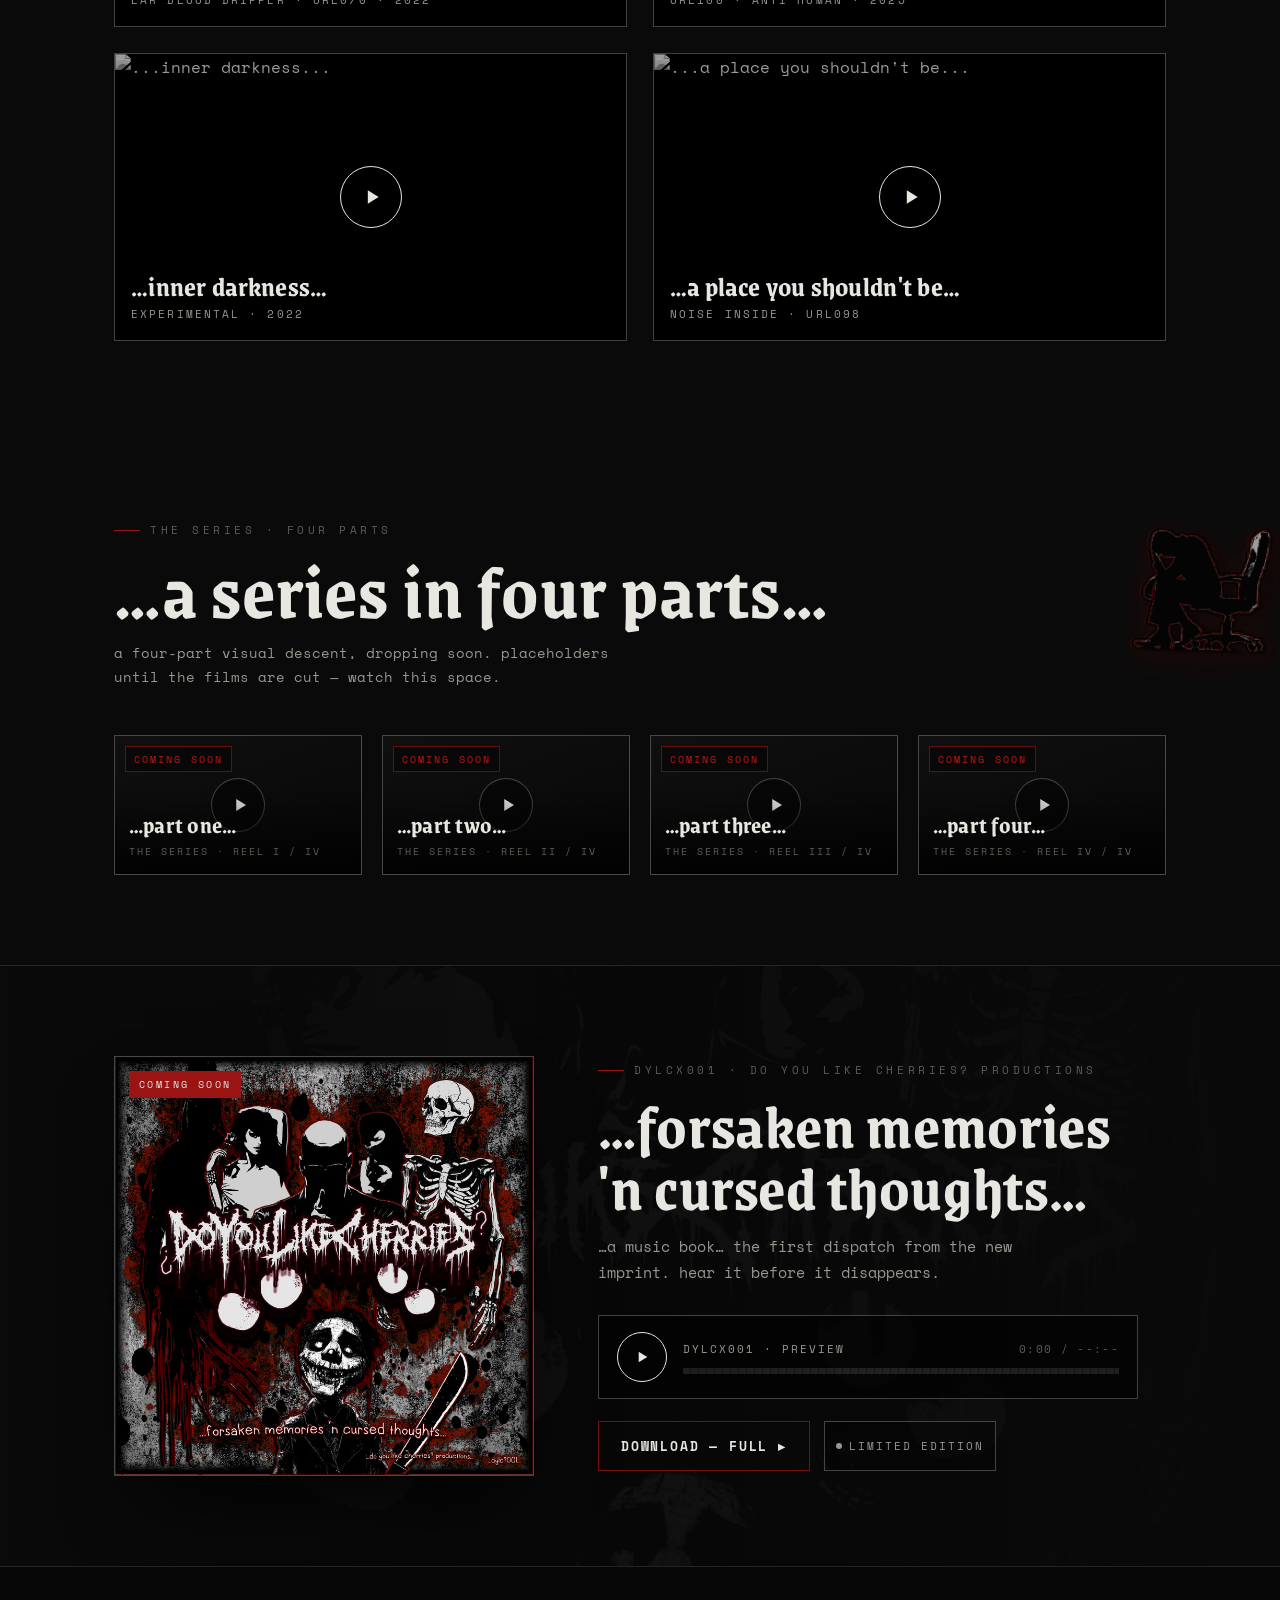
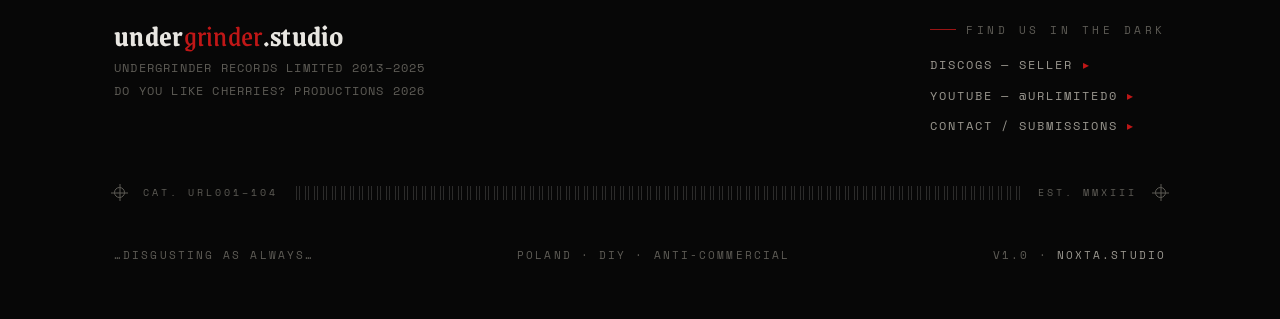
==== commit 61a42823: "Apply Pawel's shaky-picture placements (from export) Adopts the placement export: 4 pictures reposit" ====
--- a/index.html
+++ b/index.html
@@ -113,7 +113,7 @@
 
 <!-- ============ HERO ============ -->
 <section class="hero" id="top">
-  <div class="ghost-pic" style="--art:url('images/series/reel-2.png');top:16%;right:3%;width:140px;height:119px" aria-hidden="true"></div>
+  <div class="ghost-pic" style="--art:url('images/shaky/pic2.png');top:19%;right:7%;width:208px;height:269px;rotate:-2.5deg" aria-hidden="true"></div>
   <div class="bg" data-parallax="0.22" aria-hidden="true"></div>
   <div class="veil" aria-hidden="true"></div>
   <div class="wrap content">
@@ -168,7 +168,7 @@
         <div class="metaline">
           <span><b>104</b> catalogue codes</span>
           <span><b>url001</b>—<b>url104</b></span>
-          <span>cdr <b>+</b> digital</span>
+          <span style="position:relative">cdr <b>+</b> digital<span class="ghost-pic" style="--art:url('images/shaky/pic1.png');top:50%;margin-top:-117px;left:calc(100% + 18px);width:200px;height:235px;rotate:3deg" aria-hidden="true"></span></span>
         </div>
         <div class="actions">
           <a class="btn" href="releases.html">enter the archive <span class="arr">▸</span></a>
@@ -193,7 +193,6 @@
 
 <!-- ============ RISING — DO YOU LIKE CHERRIES? (gated) ============ -->
 <section class="sec alt" id="cherries">
-  <div class="ghost-pic" style="--art:url('images/series/reel-4.png');top:18%;right:3%;width:118px;height:139px" aria-hidden="true"></div>
   <div class="wrap rv from-left">
     <div class="label rev">
       <div class="copy">
@@ -236,7 +235,7 @@
 
 <!-- ============ WATCH / LISTEN ============ -->
 <section class="sec" id="watch">
-  <div class="ghost-pic" style="--art:url('images/series/reel-3.png');top:14%;right:2.5%;width:120px;height:153px" aria-hidden="true"></div>
+  <div class="ghost-pic" style="--art:url('images/shaky/pic3.png');top:11%;right:2.6%;width:124px;height:106px;rotate:-4deg" aria-hidden="true"></div>
   <div class="wrap">
     <div class="head rv">
       <div class="kicker">watch / listen · @urlimited0</div>
@@ -273,7 +272,7 @@
   <div class="wrap">
     <div class="head rv">
       <div class="kicker">the series · four parts</div>
-      <h2 class="black glitch">…a series in four parts…</h2>
+      <h2 class="black glitch" style="position:relative">…a series in four parts…<span class="ghost-pic" style="--art:url('images/shaky/pic4.png');top:50%;margin-top:-66px;left:calc(100% - 34px);width:150px;height:133px;rotate:2deg;scale:-1 1" aria-hidden="true"></span></h2>
       <p>a four-part visual descent, dropping soon. placeholders until the films are cut — watch this space.</p>
     </div>
     <div class="sgrid rv">
@@ -303,7 +302,6 @@
 
 <!-- ============ PAYOFF — DYLCX001 ============ -->
 <section class="sec payoff" id="coming">
-  <div class="ghost-pic" style="--art:url('images/series/reel-1.png');top:30%;left:2.5%;width:150px;height:133px" aria-hidden="true"></div>
   <div class="pbg" data-parallax="0.16" aria-hidden="true"></div>
   <div class="pveil" aria-hidden="true"></div>
   <div class="wrap inner rv from-right">
--- a/styles.css
+++ b/styles.css
@@ -542,13 +542,16 @@
 }
 @media (prefers-reduced-motion:reduce){.ghost-pic{animation:none}}
 
-/* scattered glitch pictures — same shake; live in the wide-screen gutters, hidden on narrow */
+/* scattered glitch pictures — same shake; live in the wide-screen gutters, hidden on narrow.
+   z-index:1 lifts them above each section's auto-level parallax bg/veil (which paint later in
+   tree order) while staying under the content layers (hero .content=3, payoff .inner=2). */
 .ghost-pic{
-  position:absolute;z-index:0;pointer-events:none;
+  position:absolute;z-index:1;pointer-events:none;
   background:var(--art) center/contain no-repeat;
-  filter:contrast(1.1) brightness(1.06) drop-shadow(1px 0 0 rgba(192,23,23,.45));
-  opacity:.6;animation:reelshake 2.6s steps(1,end) infinite;
-}
+  filter:contrast(1.12) brightness(1.04) drop-shadow(0 6px 14px rgba(0,0,0,.6)) drop-shadow(1px 0 0 rgba(192,23,23,.5));
+  opacity:.72;animation:reelshake 2.6s steps(1,end) infinite;
+}
+@media (max-width:1280px){.ghost-pic{opacity:.6}}
 @media (max-width:1100px){.ghost-pic{display:none}}
 .scard .sov{
   position:absolute;inset:0;z-index:2;display:flex;flex-direction:column;justify-content:flex-end;
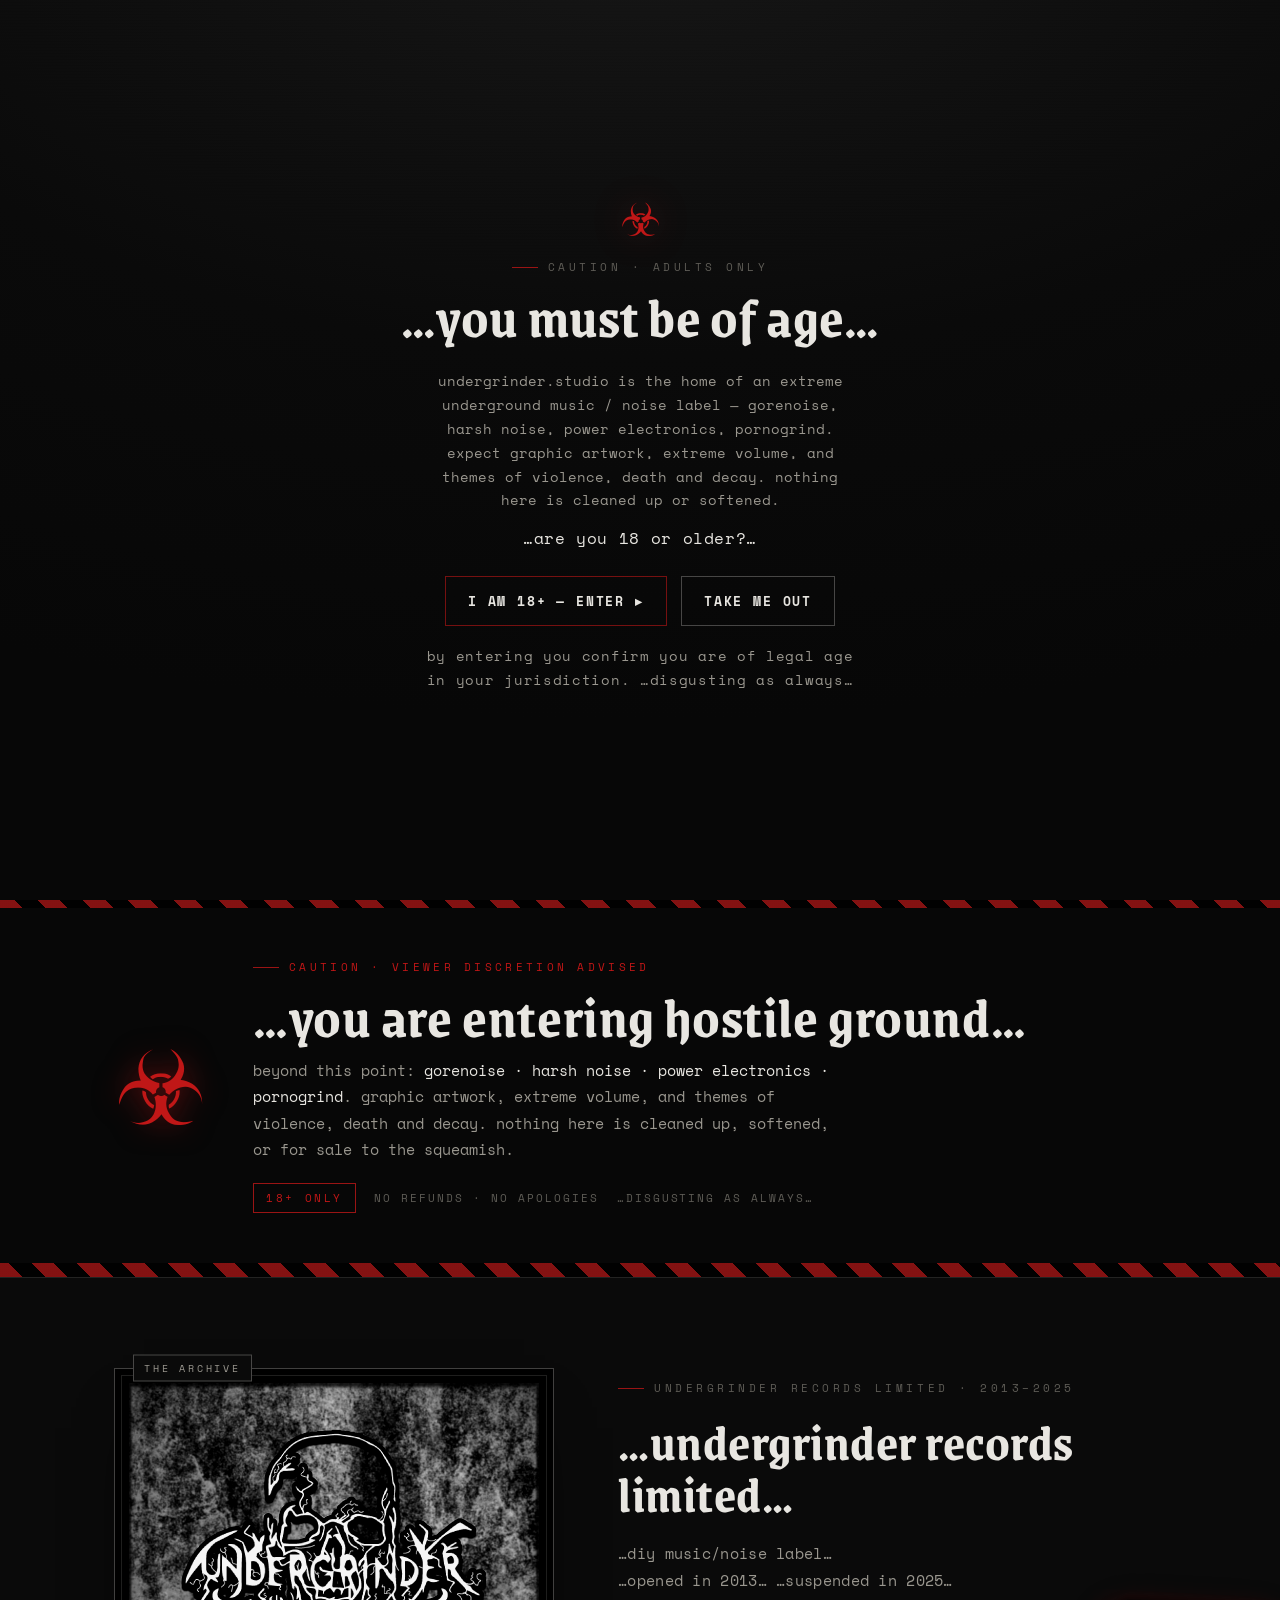
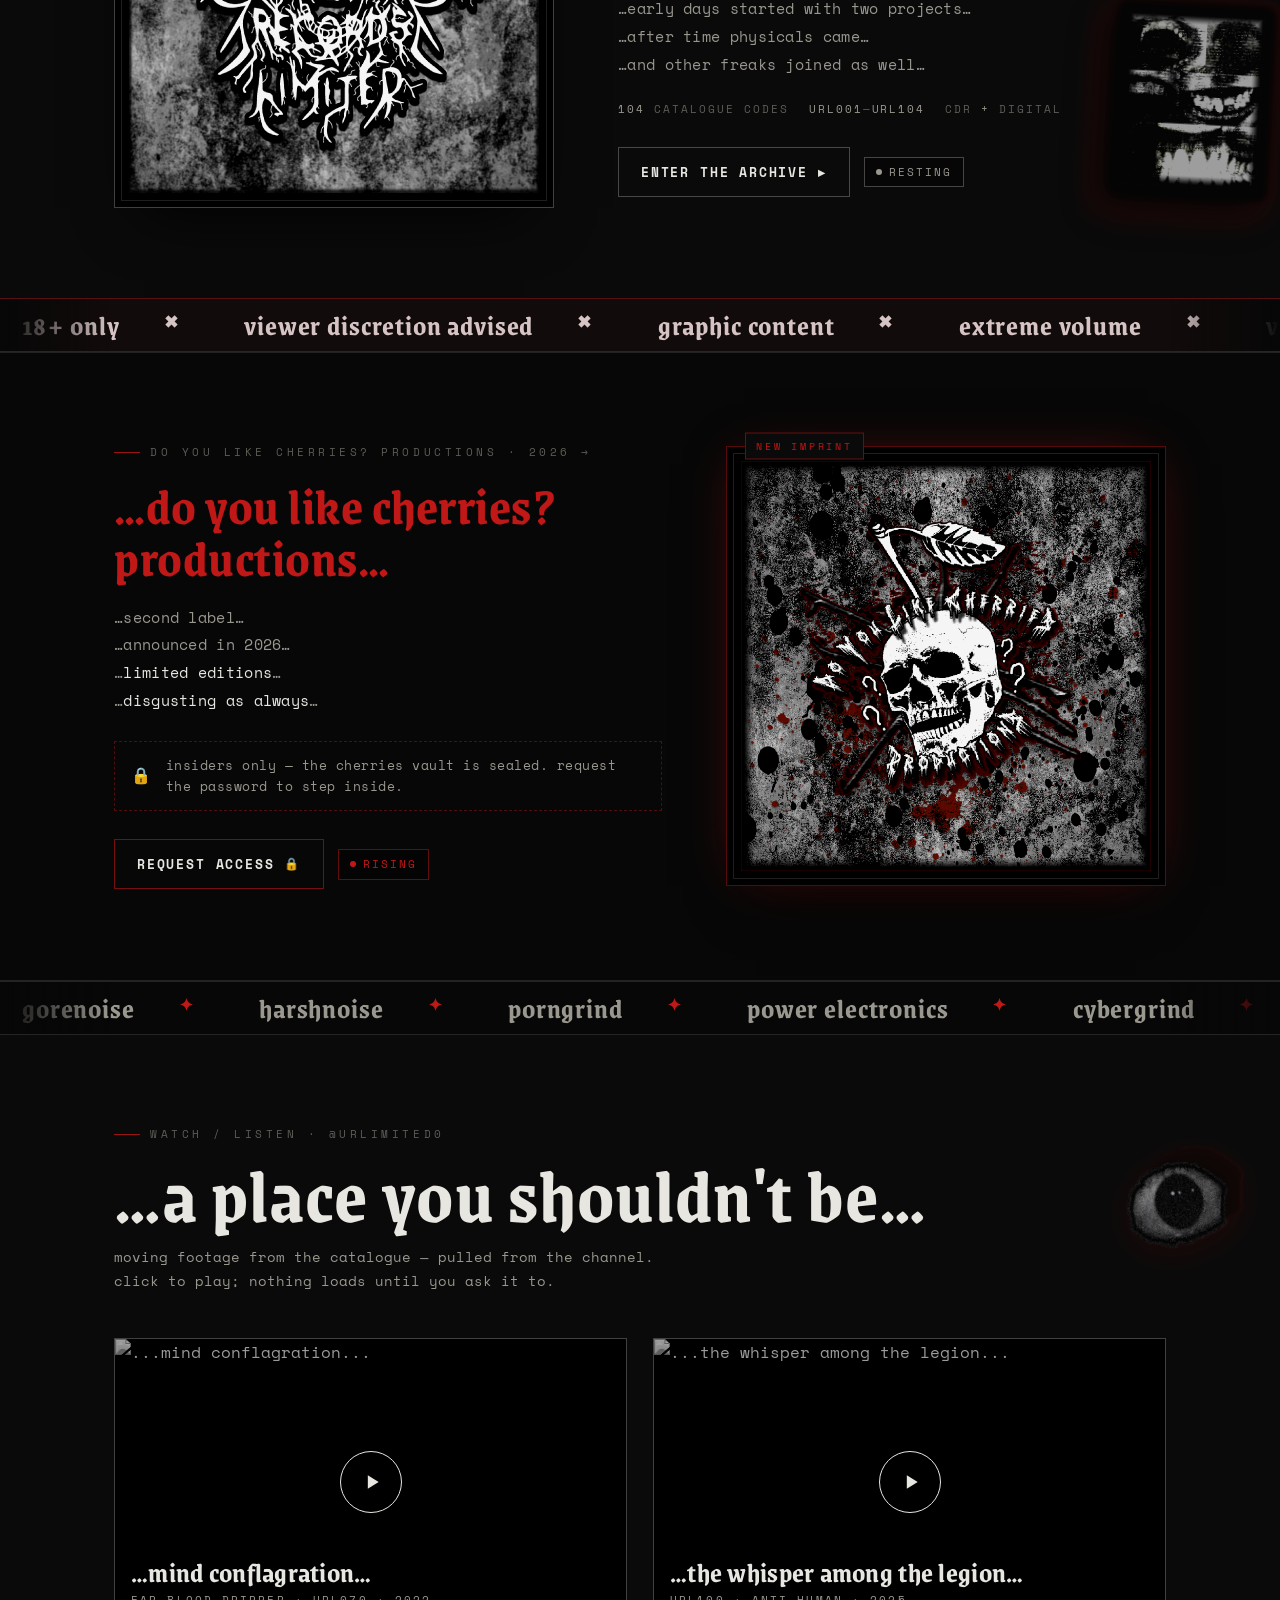
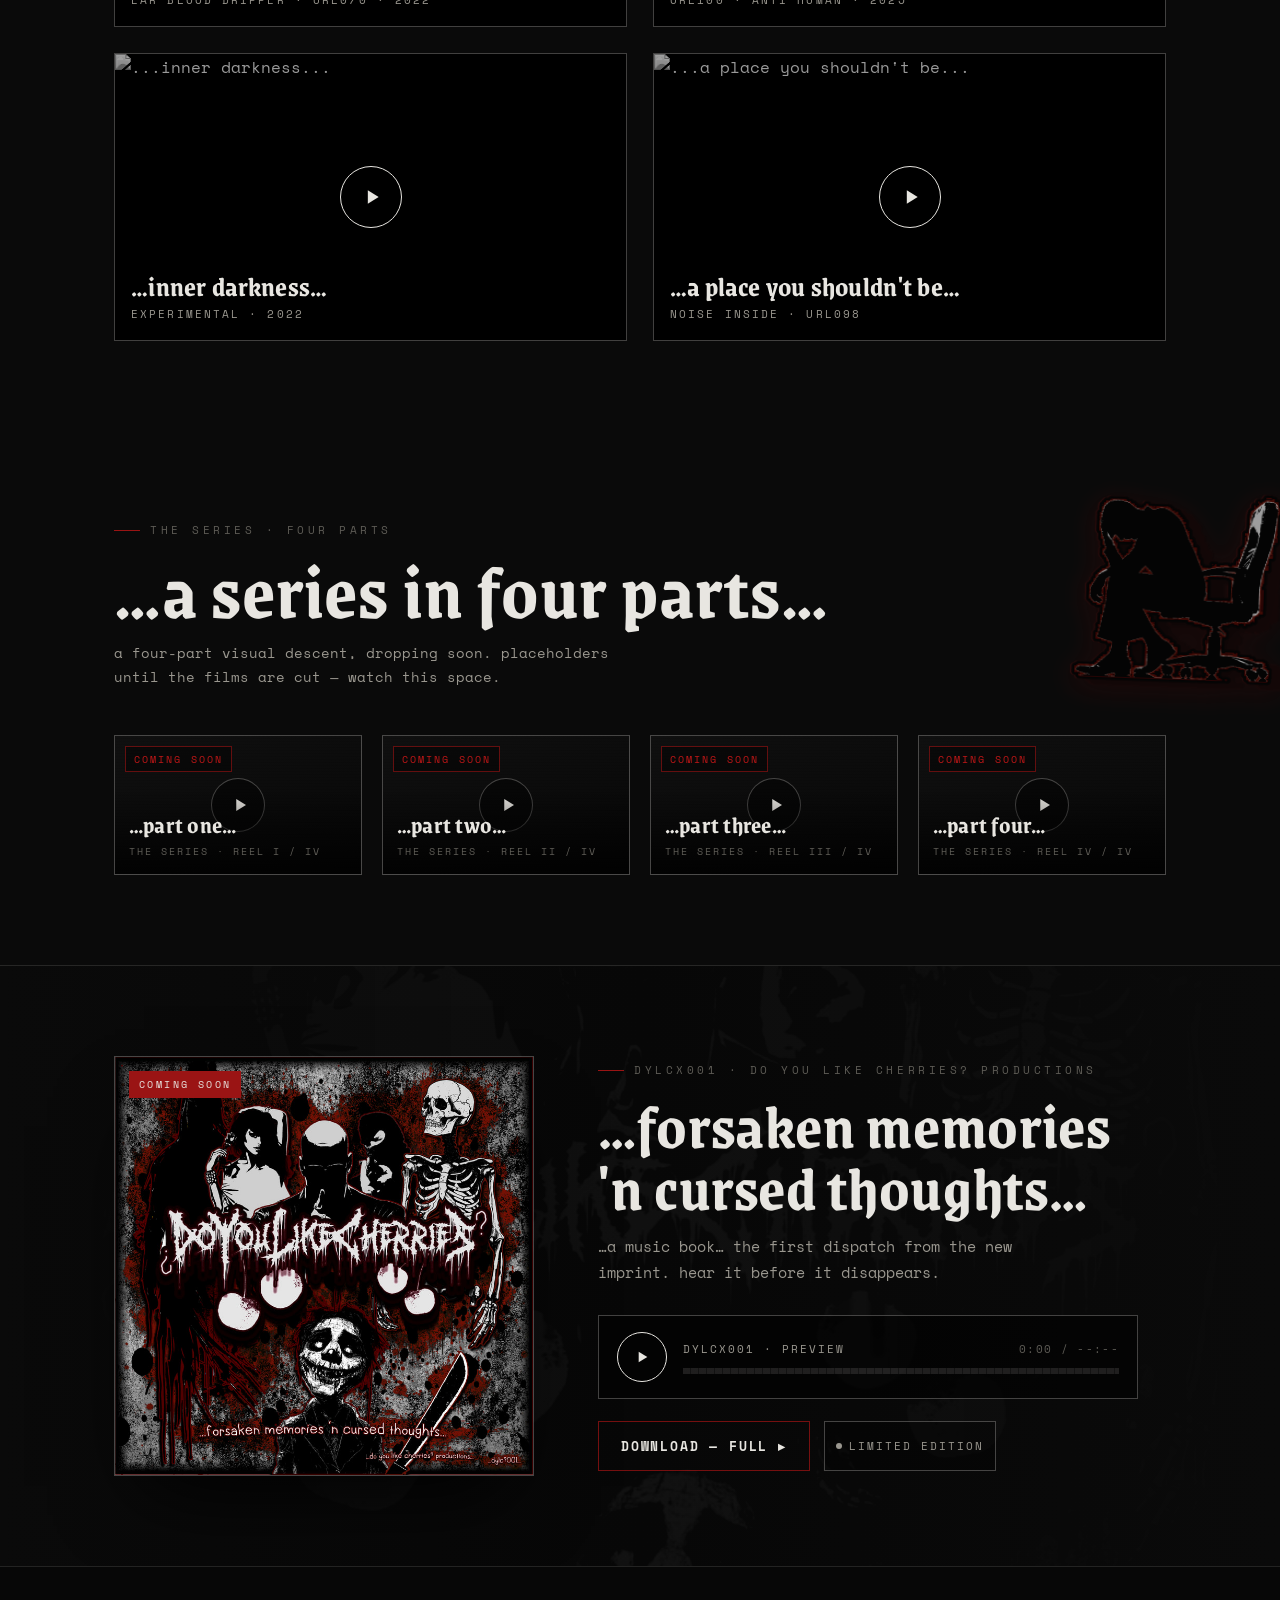
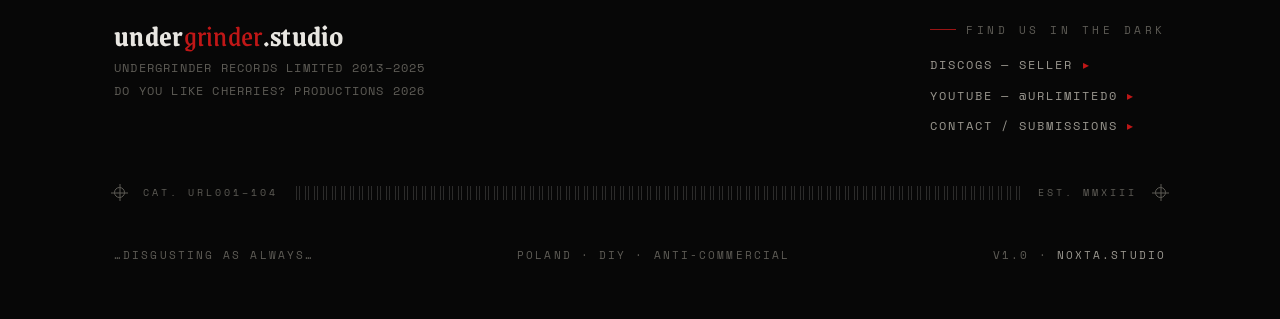
==== commit 6091de14: "Enlarge chairboy series pic 1.5x and shift 60px left pic4 (series headline): 150x133 -> 225x200, lef" ====
--- a/index.html
+++ b/index.html
@@ -272,7 +272,7 @@
   <div class="wrap">
     <div class="head rv">
       <div class="kicker">the series · four parts</div>
-      <h2 class="black glitch" style="position:relative">…a series in four parts…<span class="ghost-pic" style="--art:url('images/shaky/pic4.png');top:50%;margin-top:-66px;left:calc(100% - 34px);width:150px;height:133px;rotate:2deg;scale:-1 1" aria-hidden="true"></span></h2>
+      <h2 class="black glitch" style="position:relative">…a series in four parts…<span class="ghost-pic" style="--art:url('images/shaky/pic4.png');top:50%;margin-top:-100px;left:calc(100% - 94px);width:225px;height:200px;rotate:2deg;scale:-1 1" aria-hidden="true"></span></h2>
       <p>a four-part visual descent, dropping soon. placeholders until the films are cut — watch this space.</p>
     </div>
     <div class="sgrid rv">
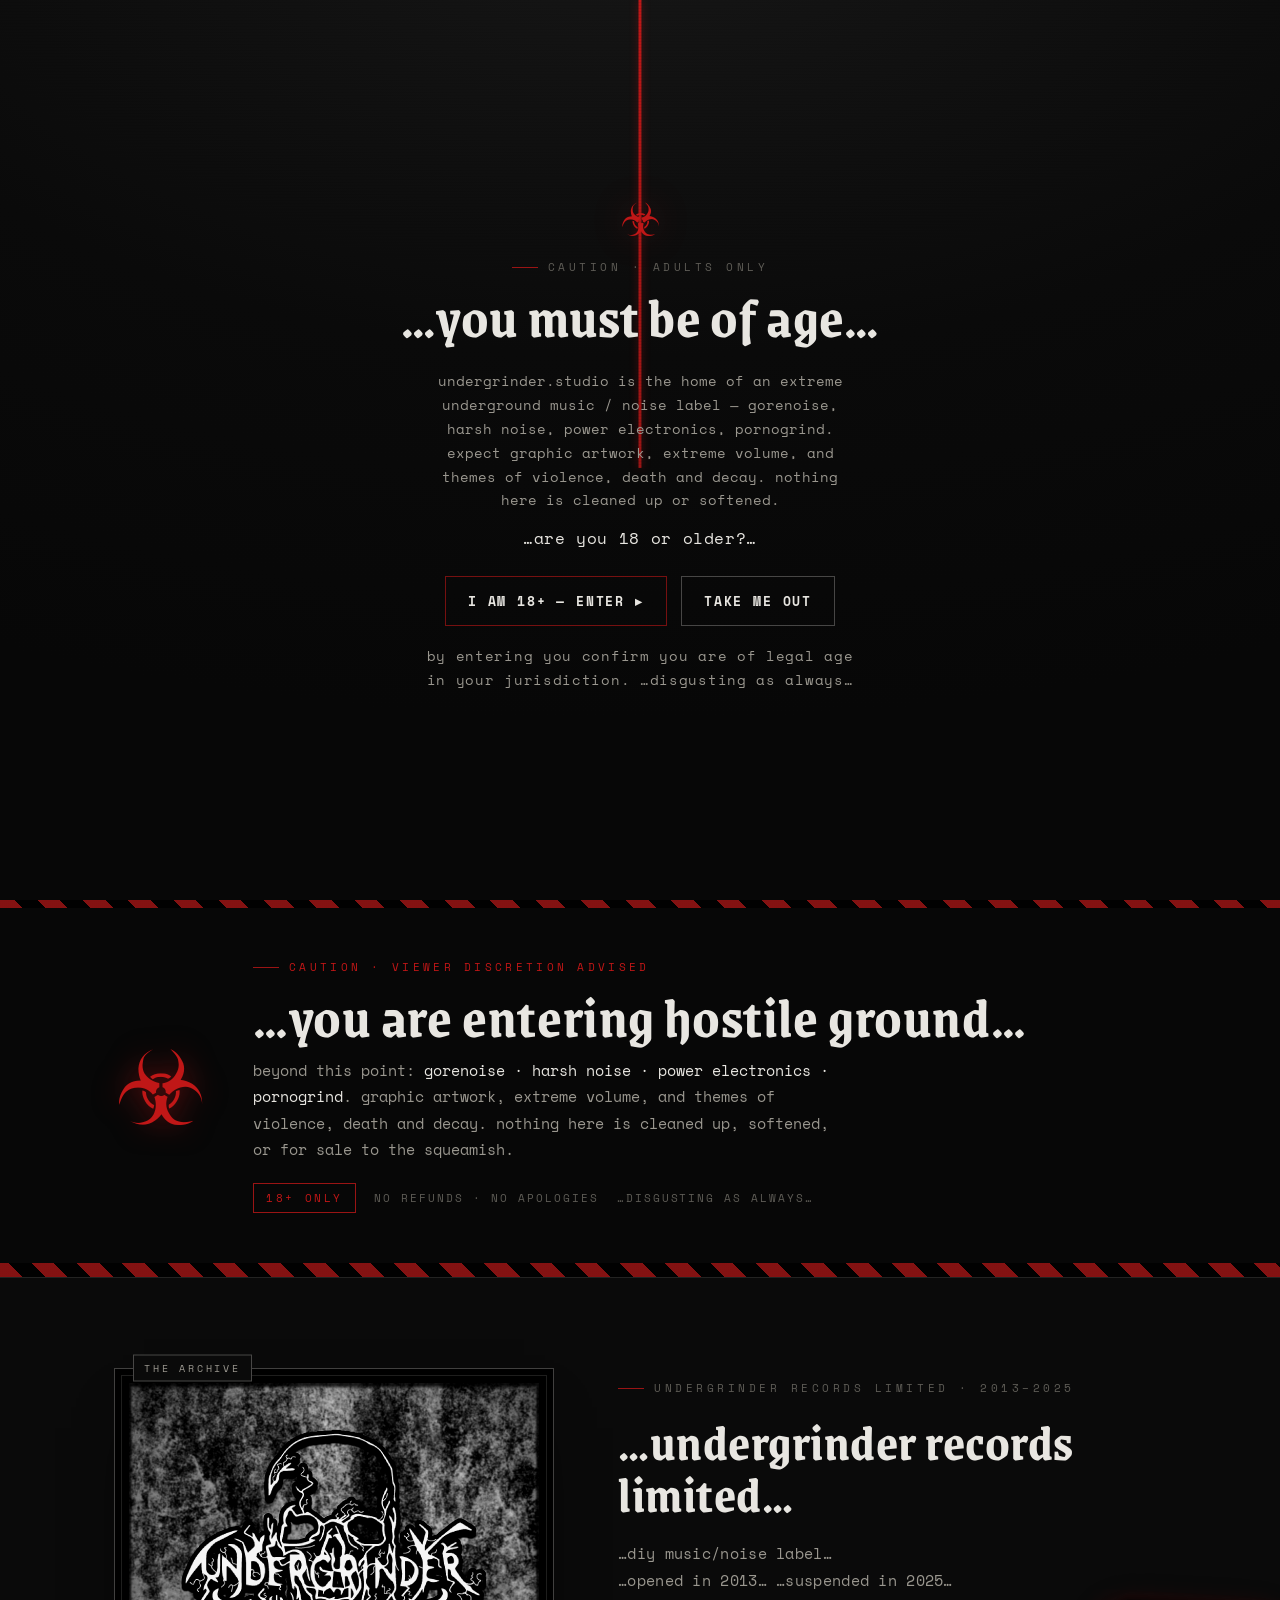
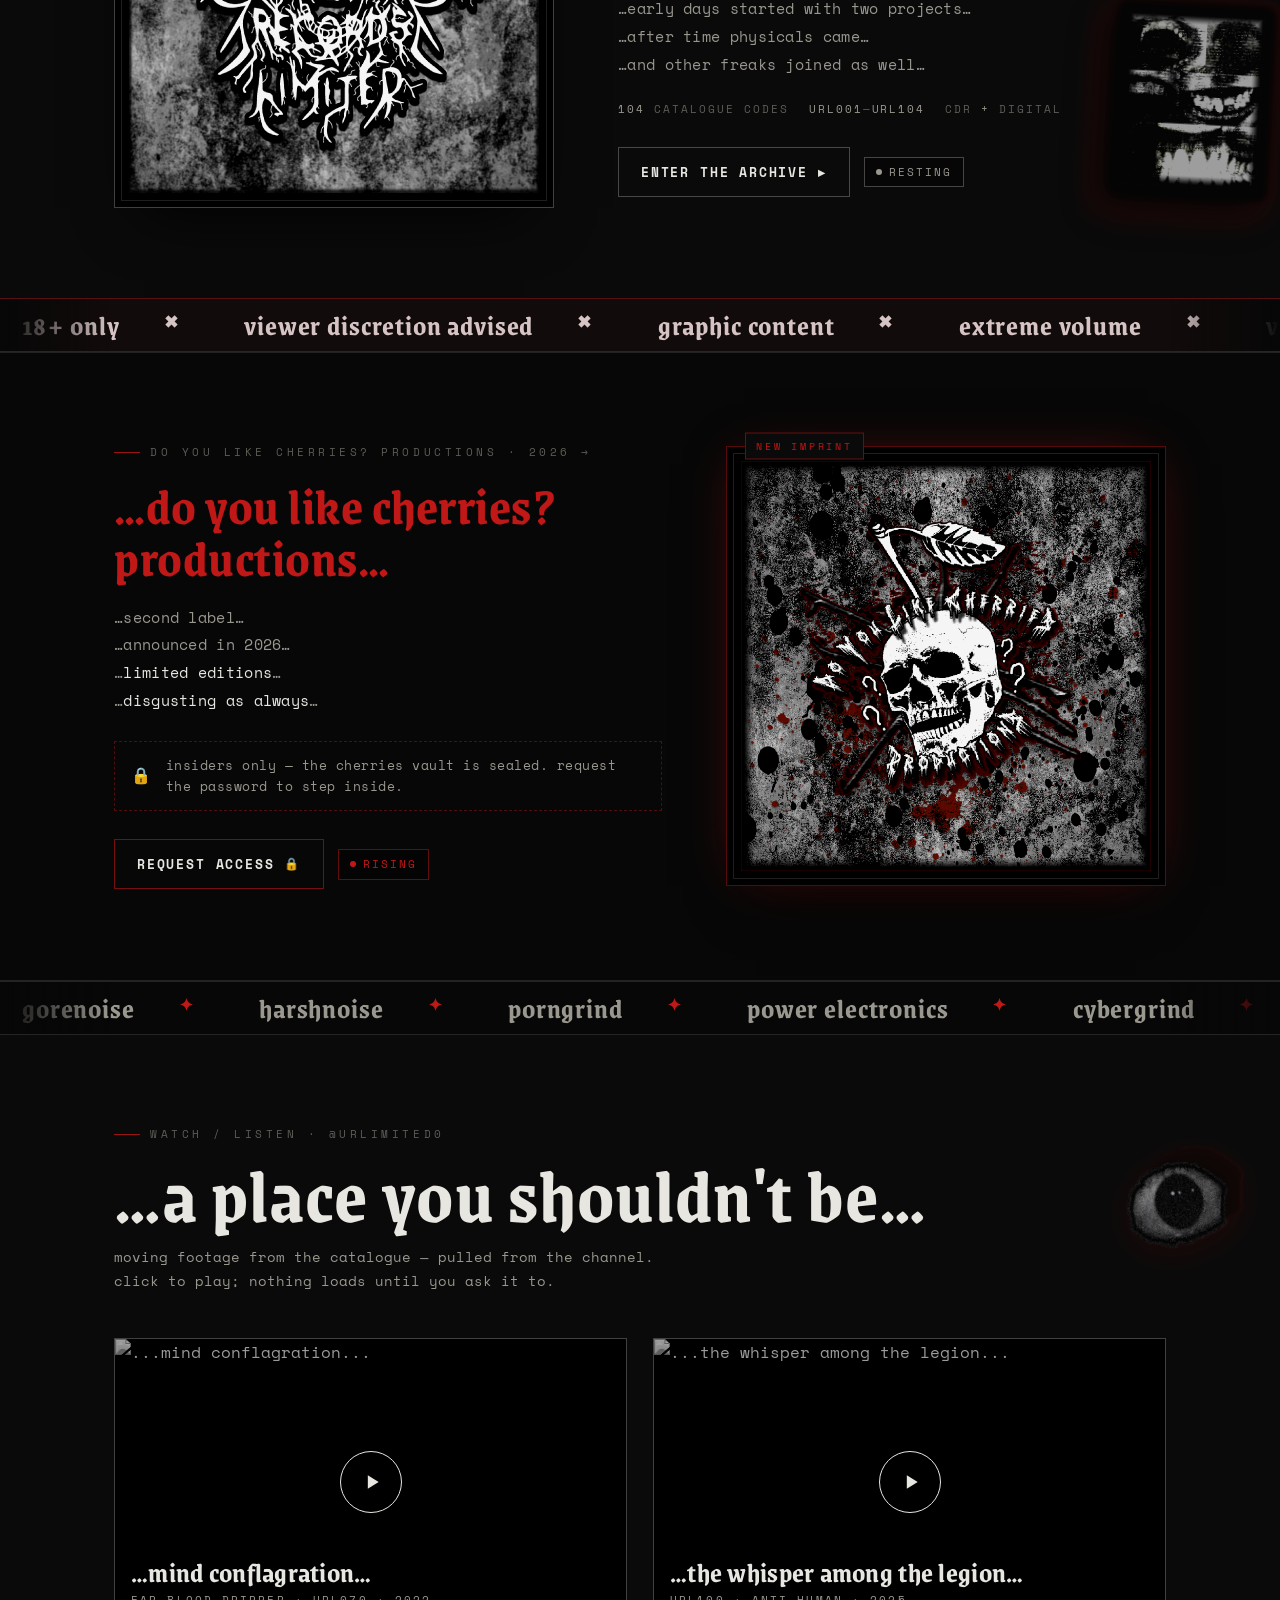
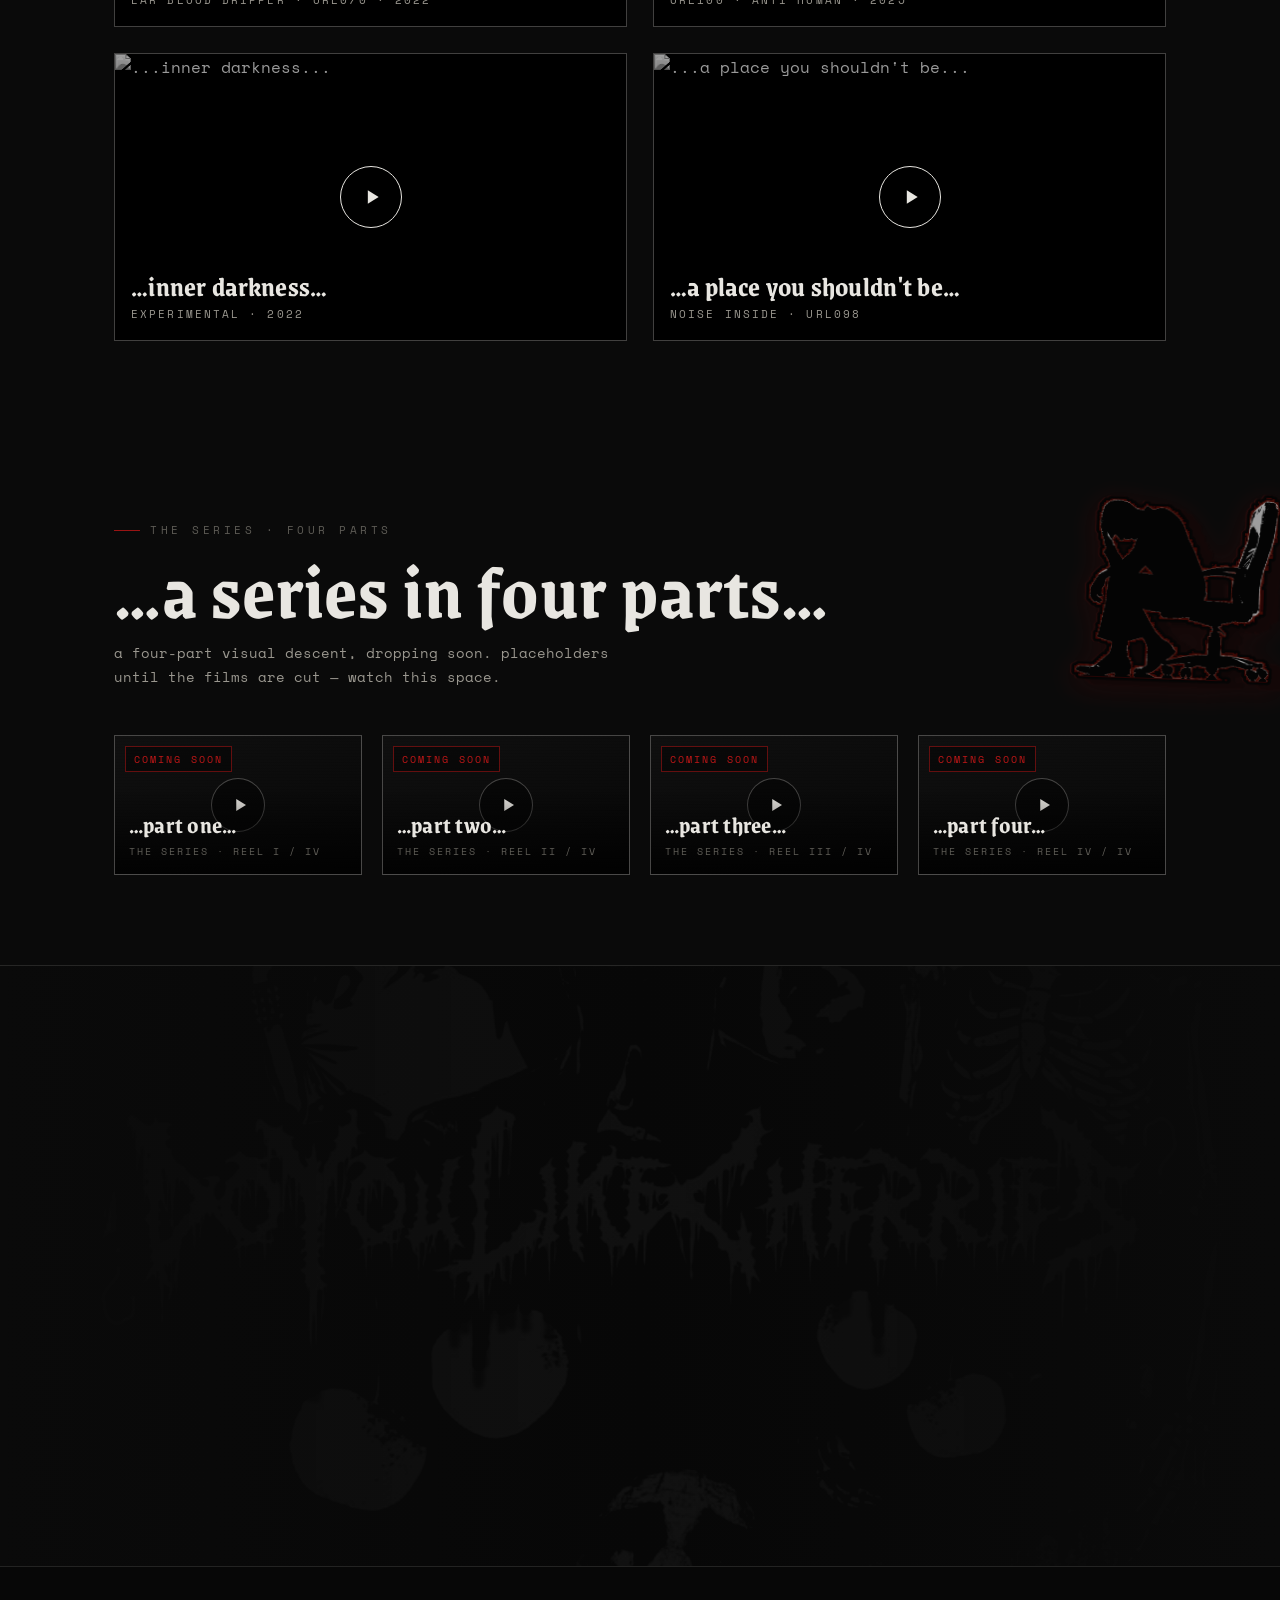
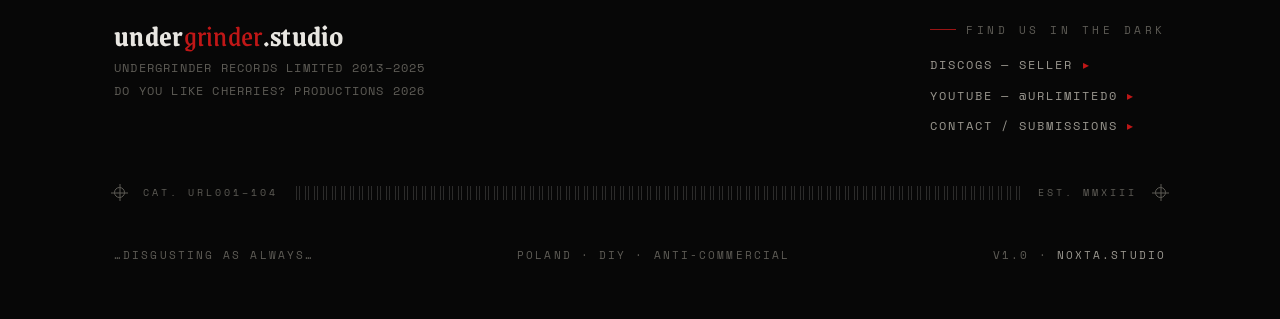
==== commit 58951b01: "18+ gate: blood drip behind it + start track on enter, with play/pause - Carried the loader's blood " ====
--- a/index.html
+++ b/index.html
@@ -52,6 +52,7 @@
   </div>
 </div>
 <button class="wall-toggle" id="wallToggle" type="button" aria-pressed="true" title="toggle background imagery">⊞ bg</button>
+<button class="music-toggle" id="musicToggle" type="button" aria-label="play music" title="play / pause"><svg viewBox="0 0 24 24"><path d="M7 4v16l13-8z"/></svg></button>
 
 <!-- ============ PRELOADER (homepage) — blood drip ============ -->
 <div class="loader" id="loader" aria-hidden="true">
--- a/styles.css
+++ b/styles.css
@@ -414,6 +414,26 @@
 .age-fine{font-size:11px;color:var(--ash-dim);letter-spacing:.05em;max-width:44ch}
 @media (prefers-reduced-motion:reduce){.agegate{transition:none}}
 
+/* blood drip behind the 18+ gate (carries over from the loader) */
+.agegate .gatedrip{position:absolute;top:0;left:50%;transform:translateX(-50%);width:3px;height:52vh;z-index:1;pointer-events:none}
+.agegate .gtrickle{
+  position:absolute;top:0;left:0;width:100%;height:100%;
+  background:linear-gradient(var(--blood-bright),var(--blood));transform-origin:0 0;
+  box-shadow:0 0 8px rgba(192,23,23,.45);animation:tricklegrow 3s ease-in infinite;
+}
+.agegate .gatedrip .drop{
+  position:absolute;left:50%;margin-left:-6px;top:0;width:12px;height:12px;
+  border-radius:50% 50% 50% 50% / 62% 62% 40% 40%;
+  background:var(--blood-bright);filter:drop-shadow(0 0 6px rgba(192,23,23,.55));opacity:0;
+  animation:bloodfall 2.2s cubic-bezier(.55,0,.85,.4) infinite;
+}
+.agegate .gatedrip .drop.d2{animation-delay:1.1s}
+@keyframes tricklegrow{0%{transform:scaleY(0)}60%{transform:scaleY(1)}100%{transform:scaleY(1)}}
+@media (prefers-reduced-motion:reduce){
+  .agegate .gtrickle{animation:none;transform:scaleY(1)}
+  .agegate .gatedrip .drop{animation:none}
+}
+
 /* ---- preloader: blood drip + counter + bar ---- */
 .loader{
   position:fixed;inset:0;z-index:9999;background:var(--void);overflow:hidden;
@@ -506,6 +526,19 @@
 }
 .wall-toggle:hover{color:var(--bone);border-color:var(--hair-strong)}
 
+/* music play/pause toggle (homepage) */
+.music-toggle{
+  position:fixed;right:14px;bottom:12px;z-index:8000;
+  width:42px;height:42px;border-radius:50%;display:grid;place-items:center;cursor:pointer;
+  color:var(--bone);background:rgba(7,7,7,.6);border:1px solid var(--hair-strong);
+  -webkit-backdrop-filter:blur(4px);backdrop-filter:blur(4px);
+  transition:background .15s,border-color .15s;
+}
+.music-toggle svg{width:15px;height:15px;fill:var(--bone);margin-left:2px}
+.music-toggle.playing svg{margin-left:0}
+.music-toggle.playing{border-color:rgba(192,23,23,.55)}
+.music-toggle:hover{border-color:var(--blood);background:rgba(22,8,8,.7)}
+
 /* footer maker credit */
 .foot .base .credit{color:var(--ash);text-decoration:none;transition:color .15s}
 .foot .base .credit:hover{color:var(--blood-bright)}
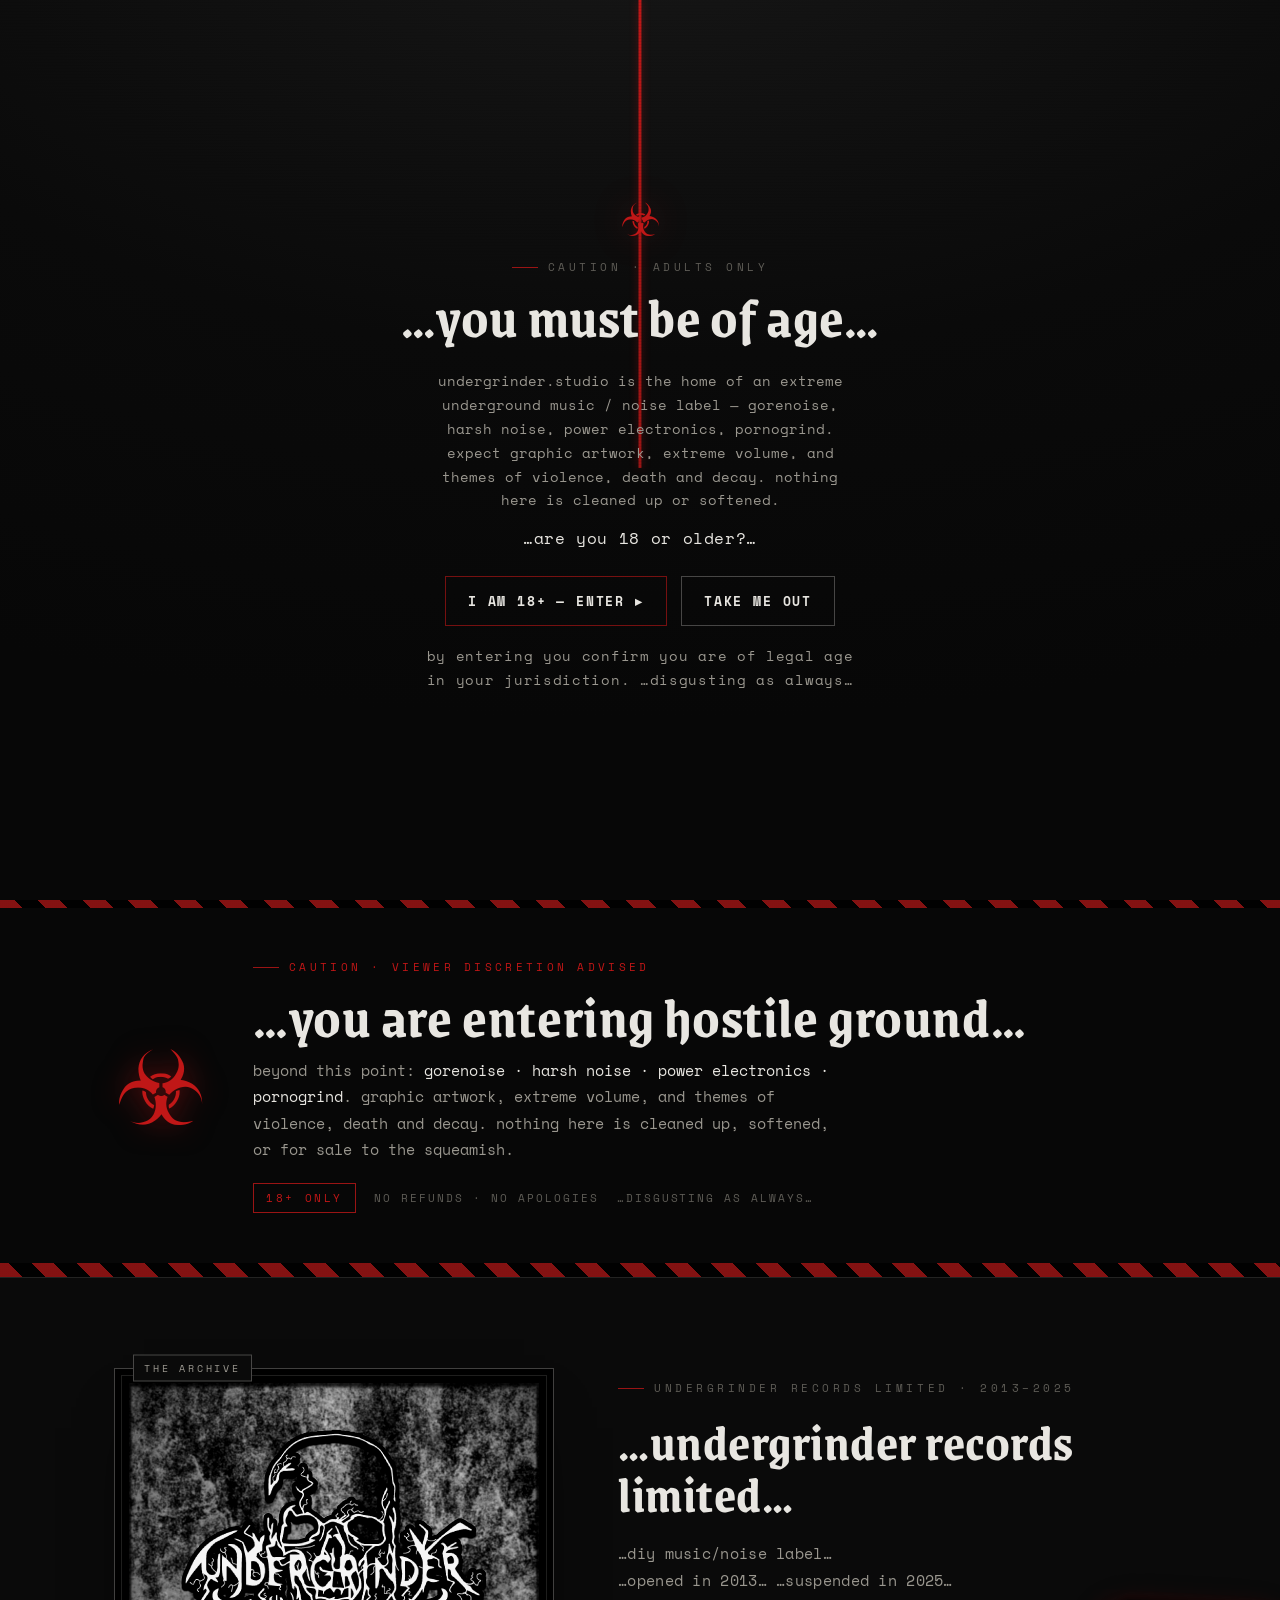
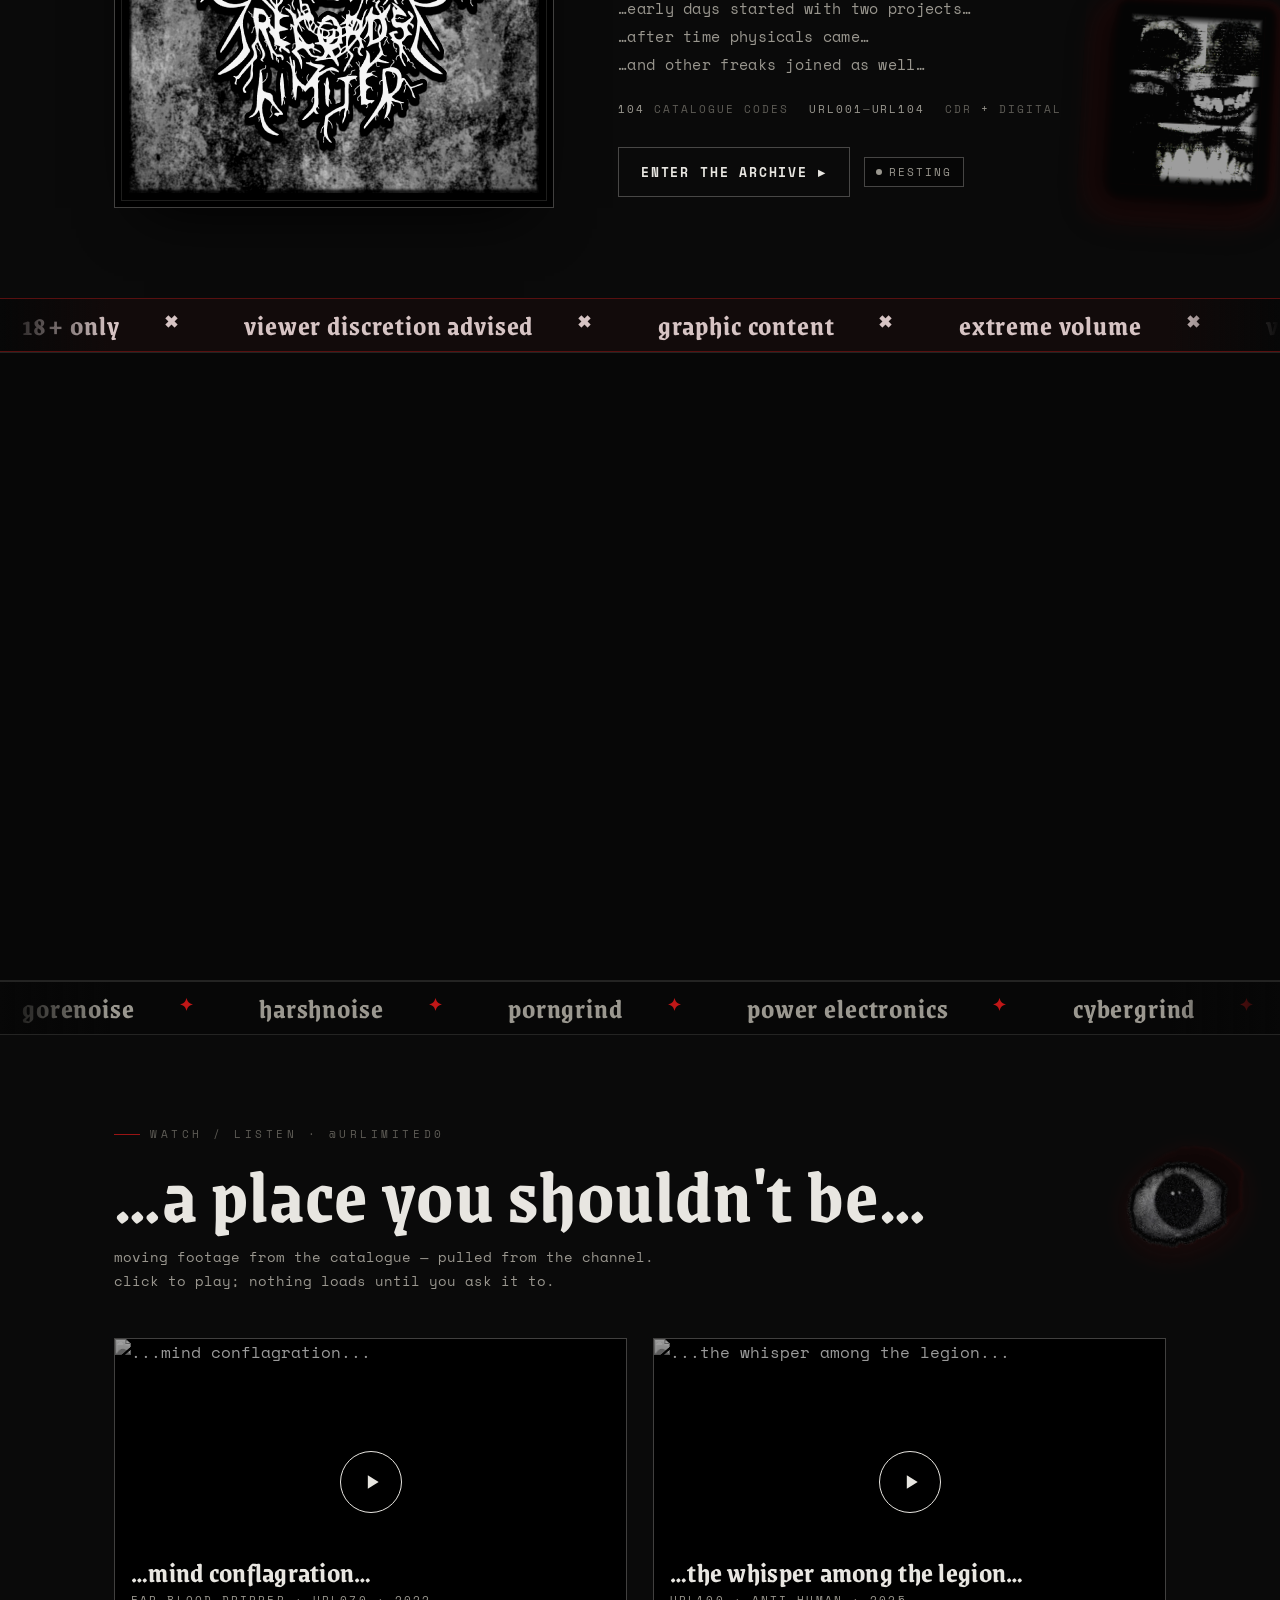
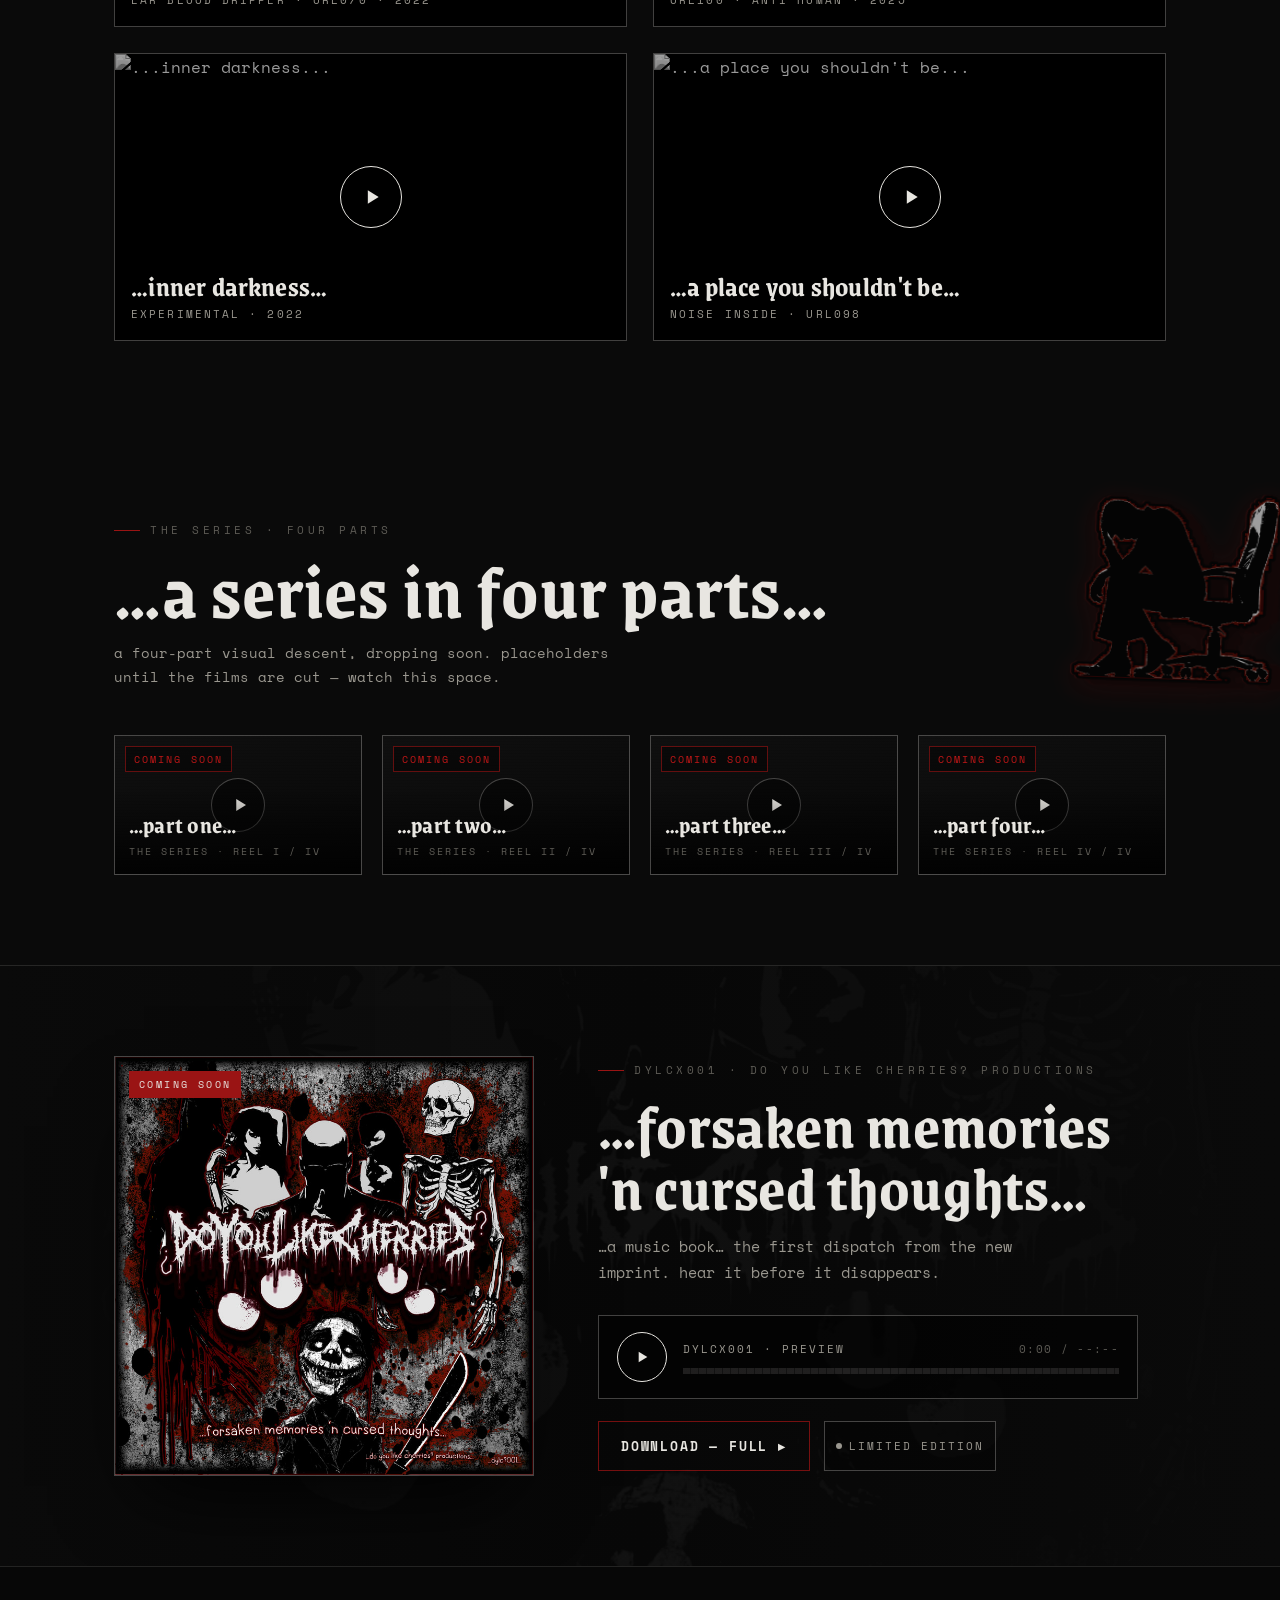
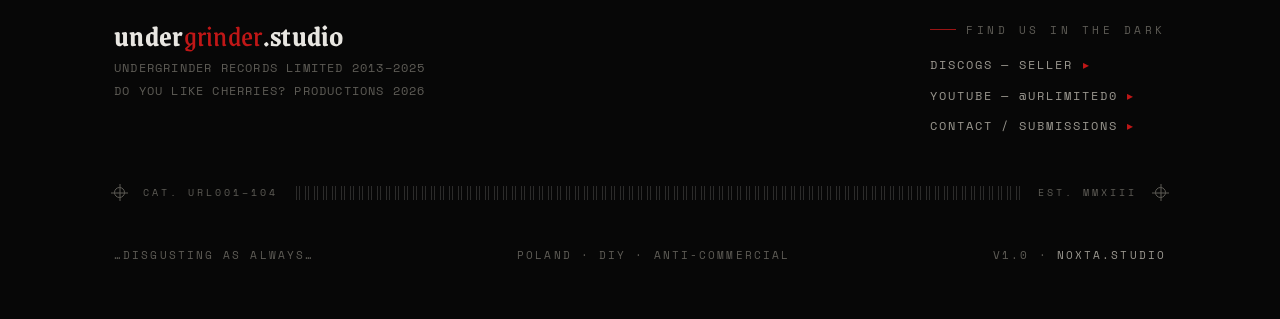
==== commit 8c6bc356: "Preloader: replace giant counter with small mono 'loading… NN%' readout The blackletter clamp(4rem,1" ====
--- a/index.html
+++ b/index.html
@@ -69,7 +69,7 @@
   <span class="drop fdrop" style="left:84%;width:8px;height:8px;animation-delay:1.6s;animation-duration:1.6s"></span>
   <span class="drop fdrop" style="left:95%;width:6px;height:6px;animation-delay:.7s;animation-duration:2.4s"></span>
   <div class="lwm">under<b>grinder</b></div>
-  <div class="lnum" id="loaderNum">000</div>
+  <div class="lnum" id="loaderNum">loading… 000%</div>
   <div class="lbar" id="loaderBar"></div>
 </div>
 
--- a/styles.css
+++ b/styles.css
@@ -428,10 +428,17 @@
   animation:bloodfall 2.2s cubic-bezier(.55,0,.85,.4) infinite;
 }
 .agegate .gatedrip .drop.d2{animation-delay:1.1s}
+/* scattered drops across the gate top (mirrors the loader's fdrops) */
+.agegate .fdrop{
+  position:absolute;top:0;z-index:1;width:10px;height:10px;margin-left:-5px;opacity:0;
+  border-radius:50% 50% 50% 50% / 62% 62% 40% 40%;
+  background:var(--blood-bright);filter:drop-shadow(0 0 5px rgba(192,23,23,.5));
+  animation:bloodfall 1.9s cubic-bezier(.55,0,.85,.4) infinite;
+}
 @keyframes tricklegrow{0%{transform:scaleY(0)}60%{transform:scaleY(1)}100%{transform:scaleY(1)}}
 @media (prefers-reduced-motion:reduce){
   .agegate .gtrickle{animation:none;transform:scaleY(1)}
-  .agegate .gatedrip .drop{animation:none}
+  .agegate .gatedrip .drop,.agegate .fdrop{animation:none}
 }
 
 /* ---- preloader: blood drip + counter + bar ---- */
@@ -449,8 +456,8 @@
 .loader .lwm b{color:var(--blood-bright)}
 .loader .lnum{
   position:relative;z-index:2;
-  font-family:"Grenze Gotisch",system-ui,serif;font-weight:700;line-height:.8;
-  font-size:clamp(4rem,15vw,11rem);color:var(--bone);font-feature-settings:"tnum";
+  font-family:"Space Mono",monospace;font-weight:700;
+  font-size:13px;letter-spacing:.16em;color:var(--ash);font-feature-settings:"tnum";
 }
 .loader .lbar{
   position:absolute;left:0;bottom:0;height:3px;width:100%;z-index:3;
